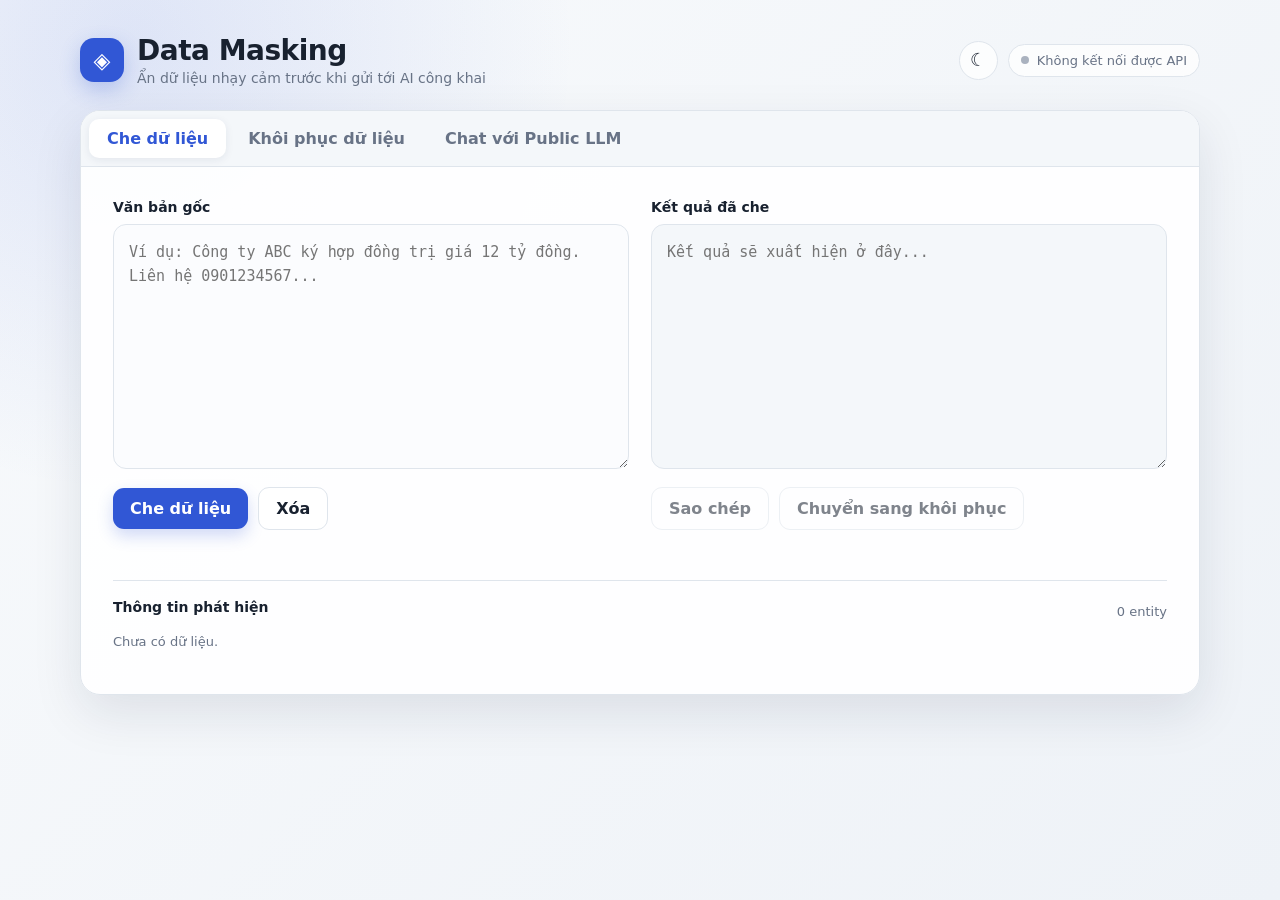
==== app/web.html @ 646f0f75 "Initial data masking application" ====
<!doctype html>
<html lang="vi">
<head>
  <meta charset="utf-8">
  <meta name="viewport" content="width=device-width, initial-scale=1">
  <title>Data Masking</title>
  <script>
    try {
      const savedTheme = localStorage.getItem('masking-theme');
      document.documentElement.dataset.theme = savedTheme || (matchMedia('(prefers-color-scheme: dark)').matches ? 'dark' : 'light');
    } catch {
      document.documentElement.dataset.theme = 'light';
    }
  </script>
  <style>
    :root {
      color-scheme: light;
      --ink: #18212f;
      --muted: #687386;
      --line: #dfe5ec;
      --paper: #ffffff;
      --soft: #f4f7fa;
      --brand: #3157d5;
      --brand-dark: #2445b5;
      --good: #14835f;
      --bad: #c0394b;
      --shadow: 0 18px 50px rgba(20, 31, 56, .10);
      --page-start: #f8fafc;
      --page-end: #eef2f7;
      --glow: rgba(49, 87, 213, .13);
      --card: rgba(255,255,255,.94);
      --glass: rgba(255,255,255,.75);
      --input: #fbfcfe;
      --chip-bg: #eef2ff;
      --chip-ink: #304aa8;
    }

    :root[data-theme="dark"] {
      color-scheme: dark;
      --ink: #e7edf7;
      --muted: #9aa8bc;
      --line: #303c50;
      --paper: #182234;
      --soft: #111a29;
      --brand: #6685ff;
      --brand-dark: #7893ff;
      --good: #47c99a;
      --bad: #ff7b8c;
      --shadow: 0 20px 60px rgba(0, 0, 0, .32);
      --page-start: #101827;
      --page-end: #080e18;
      --glow: rgba(81, 111, 232, .18);
      --card: rgba(24,34,52,.96);
      --glass: rgba(24,34,52,.82);
      --input: #101927;
      --chip-bg: #26365f;
      --chip-ink: #b9c7ff;
    }

    * { box-sizing: border-box; }

    body {
      margin: 0;
      min-height: 100vh;
      background:
        radial-gradient(circle at 10% 5%, var(--glow), transparent 28rem),
        linear-gradient(135deg, var(--page-start), var(--page-end));
      color: var(--ink);
      font-family: Inter, ui-sans-serif, system-ui, -apple-system, "Segoe UI", sans-serif;
      transition: background .25s ease, color .25s ease;
    }

    .shell { width: min(1120px, calc(100% - 32px)); margin: 0 auto; padding: 34px 0 48px; }
    header { display: flex; align-items: center; justify-content: space-between; gap: 16px; margin-bottom: 24px; }
    .brand { display: flex; align-items: center; gap: 13px; }
    .logo { display: grid; place-items: center; width: 44px; height: 44px; border-radius: 14px; background: var(--brand); color: white; font-size: 22px; box-shadow: 0 8px 20px rgba(49, 87, 213, .25); }
    h1 { margin: 0; font-size: clamp(21px, 3vw, 28px); letter-spacing: -.5px; }
    .subtitle { margin: 3px 0 0; color: var(--muted); font-size: 14px; }
    .header-actions { display: flex; align-items: center; gap: 10px; }
    .status { display: flex; align-items: center; gap: 8px; padding: 8px 12px; border: 1px solid var(--line); border-radius: 999px; background: var(--glass); color: var(--muted); font-size: 13px; }
    .dot { width: 8px; height: 8px; border-radius: 50%; background: #aab2bf; }
    .status.online .dot { background: #20b584; box-shadow: 0 0 0 4px rgba(32,181,132,.12); }
    .theme-toggle { display: grid; place-items: center; width: 39px; height: 39px; padding: 0; border: 1px solid var(--line); border-radius: 50%; background: var(--glass); color: var(--ink); font-size: 18px; cursor: pointer; transition: transform .2s, background .2s; }
    .theme-toggle:hover { transform: translateY(-1px) rotate(8deg); background: var(--paper); }

    .card { overflow: hidden; border: 1px solid var(--line); border-radius: 20px; background: var(--card); box-shadow: var(--shadow); }
    .tabs { display: flex; gap: 4px; padding: 8px; border-bottom: 1px solid var(--line); background: var(--soft); }
    .tab { border: 0; border-radius: 10px; padding: 10px 18px; background: transparent; color: var(--muted); font: inherit; font-weight: 650; cursor: pointer; }
    .tab.active { background: var(--paper); color: var(--brand); box-shadow: 0 2px 8px rgba(31,44,71,.08); }
    .panel { display: none; padding: clamp(20px, 4vw, 32px); }
    .panel.active { display: block; }
    .grid { display: grid; grid-template-columns: 1fr 1fr; gap: 22px; }
    label { display: block; margin-bottom: 9px; font-size: 14px; font-weight: 700; }
    textarea {
      width: 100%; min-height: 245px; resize: vertical; border: 1px solid var(--line); border-radius: 13px;
      padding: 15px; background: var(--input); color: var(--ink); font: 15px/1.6 ui-monospace, SFMono-Regular, Consolas, monospace;
      outline: none; transition: border-color .2s, box-shadow .2s;
    }
    textarea:focus { border-color: var(--brand); box-shadow: 0 0 0 4px rgba(49,87,213,.10); }
    textarea[readonly] { background: var(--soft); }
    input, select {
      width: 100%; height: 44px; border: 1px solid var(--line); border-radius: 11px; padding: 0 12px;
      background: var(--input); color: var(--ink); font: inherit; outline: none;
    }
    input:focus, select:focus { border-color: var(--brand); box-shadow: 0 0 0 4px rgba(49,87,213,.10); }
    .settings-grid { display: grid; grid-template-columns: 1fr 2fr 1fr; gap: 14px; margin-bottom: 18px; }
    .field-key { grid-column: span 3; }
    .field-note { margin: 7px 0 0; color: var(--muted); font-size: 12px; }
    .chat-box { height: 350px; overflow-y: auto; padding: 18px; border: 1px solid var(--line); border-radius: 14px; background: var(--soft); }
    .chat-empty { display: grid; place-items: center; height: 100%; color: var(--muted); text-align: center; }
    .bubble { width: fit-content; max-width: min(78%, 720px); margin-bottom: 12px; padding: 11px 14px; border-radius: 14px; line-height: 1.55; white-space: pre-wrap; }
    .bubble.user { margin-left: auto; border-bottom-right-radius: 4px; background: var(--brand); color: white; }
    .bubble.assistant { border: 1px solid var(--line); border-bottom-left-radius: 4px; background: var(--paper); }
    .chat-compose { display: grid; grid-template-columns: 1fr auto; gap: 10px; margin-top: 14px; align-items: end; }
    .chat-compose textarea { min-height: 76px; height: 76px; }
    .chat-compose .primary { height: 44px; margin-bottom: 1px; }
    .privacy { display: flex; align-items: center; gap: 7px; margin-top: 10px; color: var(--good); font-size: 12px; }
    .actions { display: flex; align-items: center; gap: 10px; flex-wrap: wrap; margin-top: 14px; }
    button.primary, button.secondary { border: 0; border-radius: 11px; padding: 11px 17px; font: inherit; font-weight: 700; cursor: pointer; transition: .18s ease; }
    button.primary { background: var(--brand); color: white; box-shadow: 0 7px 16px rgba(49,87,213,.22); }
    button.primary:hover { background: var(--brand-dark); transform: translateY(-1px); }
    button.secondary { border: 1px solid var(--line); background: var(--paper); color: var(--ink); }
    button:disabled { opacity: .55; cursor: wait; transform: none !important; }
    .hint { color: var(--muted); font-size: 13px; }
    .message { min-height: 20px; margin-top: 12px; font-size: 14px; color: var(--muted); }
    .message.error { color: var(--bad); }
    .message.success { color: var(--good); }
    .meta { margin-top: 18px; padding-top: 18px; border-top: 1px solid var(--line); }
    .meta-head { display: flex; justify-content: space-between; align-items: center; margin-bottom: 10px; }
    .entities { display: flex; flex-wrap: wrap; gap: 8px; }
    .chip { padding: 7px 10px; border-radius: 9px; background: var(--chip-bg); color: var(--chip-ink); font-size: 12px; font-weight: 700; }
    .empty { color: var(--muted); font-size: 13px; }
    .session { margin-top: 13px; color: var(--muted); font-size: 12px; overflow-wrap: anywhere; }

    @media (max-width: 760px) {
      .shell { width: min(100% - 20px, 1120px); padding-top: 20px; }
      header { align-items: flex-start; }
      .subtitle { display: none; }
      .grid { grid-template-columns: 1fr; }
      .settings-grid { grid-template-columns: 1fr; }
      .field-key { grid-column: auto; }
      .tabs { overflow-x: auto; }
      .tab { white-space: nowrap; }
      .chat-compose { grid-template-columns: 1fr; }
      textarea { min-height: 190px; }
      .status span:last-child { display: none; }
      .header-actions { gap: 6px; }
    }
  </style>
</head>
<body>
  <main class="shell">
    <header>
      <div class="brand">
        <div class="logo">◈</div>
        <div>
          <h1>Data Masking</h1>
          <p class="subtitle">Ẩn dữ liệu nhạy cảm trước khi gửi tới AI công khai</p>
        </div>
      </div>
      <div class="header-actions">
        <button id="theme-toggle" class="theme-toggle" type="button" aria-label="Chuyển giao diện">◐</button>
        <div id="status" class="status"><span class="dot"></span><span>Đang kiểm tra API</span></div>
      </div>
    </header>

    <section class="card">
      <nav class="tabs" aria-label="Chức năng">
        <button class="tab active" data-panel="mask-panel">Che dữ liệu</button>
        <button class="tab" data-panel="unmask-panel">Khôi phục dữ liệu</button>
        <button class="tab" data-panel="chat-panel">Chat với Public LLM</button>
      </nav>

      <section id="mask-panel" class="panel active">
        <div class="grid">
          <div>
            <label for="source">Văn bản gốc</label>
            <textarea id="source" placeholder="Ví dụ: Công ty ABC ký hợp đồng trị giá 12 tỷ đồng. Liên hệ 0901234567..."></textarea>
            <div class="actions">
              <button id="mask-btn" class="primary">Che dữ liệu</button>
              <button id="clear-btn" class="secondary">Xóa</button>
            </div>
            <div id="mask-message" class="message"></div>
          </div>
          <div>
            <label for="masked">Kết quả đã che</label>
            <textarea id="masked" readonly placeholder="Kết quả sẽ xuất hiện ở đây..."></textarea>
            <div class="actions">
              <button id="copy-btn" class="secondary" disabled>Sao chép</button>
              <button id="send-unmask-btn" class="secondary" disabled>Chuyển sang khôi phục</button>
            </div>
          </div>
        </div>
        <div class="meta">
          <div class="meta-head"><label>Thông tin phát hiện</label><span id="entity-count" class="hint">0 entity</span></div>
          <div id="entities" class="entities"><span class="empty">Chưa có dữ liệu.</span></div>
          <div id="session" class="session"></div>
        </div>
      </section>

      <section id="unmask-panel" class="panel">
        <div class="grid">
          <div>
            <label for="unmask-source">Văn bản chứa placeholder</label>
            <textarea id="unmask-source" placeholder="Dán phản hồi từ Public LLM có chứa [PLACEHOLDER_1]..."></textarea>
          </div>
          <div>
            <label for="restored">Văn bản đã khôi phục</label>
            <textarea id="restored" readonly placeholder="Kết quả khôi phục sẽ xuất hiện ở đây..."></textarea>
          </div>
        </div>
        <div class="actions">
          <button id="unmask-btn" class="primary">Khôi phục dữ liệu</button>
          <span class="hint">Sử dụng session gần nhất từ bước Che dữ liệu.</span>
        </div>
        <div id="unmask-message" class="message"></div>
      </section>

      <section id="chat-panel" class="panel">
        <div class="settings-grid">
          <div>
            <label for="provider">Loại API</label>
            <select id="provider">
              <option value="openai_compatible">OpenAI-compatible</option>
              <option value="anthropic">Anthropic</option>
              <option value="gemini">Google Gemini</option>
            </select>
          </div>
          <div>
            <label for="api-url">API URL</label>
            <input id="api-url" type="url" value="https://api.openai.com/v1/chat/completions" spellcheck="false">
          </div>
          <div>
            <label for="model">Tên model</label>
            <input id="model" type="text" placeholder="Nhập model của nhà cung cấp" spellcheck="false">
          </div>
          <div class="field-key">
            <label for="api-key">API key</label>
            <input id="api-key" type="password" placeholder="Dán API key tại đây" autocomplete="off" spellcheck="false">
            <p class="field-note">Key chỉ nằm trong ô này và được gửi qua backend cục bộ cho từng tin nhắn; ứng dụng không lưu key.</p>
          </div>
        </div>

        <div id="chat-box" class="chat-box">
          <div id="chat-empty" class="chat-empty">Nhập cấu hình API và bắt đầu trò chuyện.<br>Dữ liệu nhạy cảm sẽ được che trước khi rời khỏi máy.</div>
        </div>
        <div class="chat-compose">
          <textarea id="chat-input" placeholder="Nhập tin nhắn... (Enter để gửi, Shift+Enter để xuống dòng)"></textarea>
          <button id="chat-send" class="primary">Gửi tin nhắn</button>
        </div>
        <div class="privacy">● Local LLM sẽ mask toàn bộ lịch sử trước khi gọi Public LLM</div>
        <div id="chat-message" class="message"></div>
      </section>
    </section>
  </main>

  <script>
    let sessionId = '';
    let chatHistory = [];
    const $ = (id) => document.getElementById(id);

    function showPanel(id) {
      document.querySelectorAll('.tab').forEach((tab) => tab.classList.toggle('active', tab.dataset.panel === id));
      document.querySelectorAll('.panel').forEach((panel) => panel.classList.toggle('active', panel.id === id));
    }

    function message(id, text, kind = '') {
      const el = $(id);
      el.textContent = text;
      el.className = `message ${kind}`;
    }

    function updateThemeButton() {
      const isDark = document.documentElement.dataset.theme === 'dark';
      $('theme-toggle').textContent = isDark ? '☀' : '☾';
      $('theme-toggle').setAttribute('aria-label', isDark ? 'Chuyển sang giao diện sáng' : 'Chuyển sang giao diện tối');
      $('theme-toggle').title = isDark ? 'Giao diện sáng' : 'Giao diện tối';
    }

    $('theme-toggle').addEventListener('click', () => {
      const nextTheme = document.documentElement.dataset.theme === 'dark' ? 'light' : 'dark';
      document.documentElement.dataset.theme = nextTheme;
      try { localStorage.setItem('masking-theme', nextTheme); } catch {}
      updateThemeButton();
    });

    async function api(path, body) {
      const response = await fetch(path, {
        method: 'POST',
        cache: 'no-store',
        headers: { 'Content-Type': 'application/json' },
        body: JSON.stringify(body),
      });
      const data = await response.json().catch(() => ({}));
      if (!response.ok) throw new Error(data.detail || `Lỗi HTTP ${response.status}`);
      return data;
    }

    async function checkHealth() {
      try {
        const response = await fetch('/health', { cache: 'no-store' });
        if (!response.ok) throw new Error();
        $('status').classList.add('online');
        $('status').lastElementChild.textContent = 'API đang hoạt động';
      } catch {
        $('status').lastElementChild.textContent = 'Không kết nối được API';
      }
    }

    document.querySelectorAll('.tab').forEach((tab) => tab.addEventListener('click', () => showPanel(tab.dataset.panel)));

    $('mask-btn').addEventListener('click', async () => {
      const text = $('source').value.trim();
      if (!text) return message('mask-message', 'Vui lòng nhập văn bản cần xử lý.', 'error');
      const button = $('mask-btn');
      button.disabled = true;
      button.textContent = 'Đang xử lý...';
      message('mask-message', 'Local LLM đang tìm dữ liệu nhạy cảm...');
      try {
        const result = await api('/mask', { text });
        sessionId = result.session_id;
        $('masked').value = result.masked_text;
        $('entity-count').textContent = `${result.entity_count} entity`;
        $('session').textContent = `Session: ${sessionId}`;
        $('copy-btn').disabled = false;
        $('send-unmask-btn').disabled = false;
        $('entities').innerHTML = '';
        if (!result.entities.length) $('entities').innerHTML = '<span class="empty">Không phát hiện dữ liệu nhạy cảm.</span>';
        result.entities.forEach((entity) => {
          const chip = document.createElement('span');
          chip.className = 'chip';
          chip.textContent = `${entity.type}: ${entity.text}`;
          $('entities').appendChild(chip);
        });
        message('mask-message', 'Đã che dữ liệu thành công.', 'success');
      } catch (error) {
        message('mask-message', error.message, 'error');
      } finally {
        button.disabled = false;
        button.textContent = 'Che dữ liệu';
      }
    });

    $('unmask-btn').addEventListener('click', async () => {
      const text = $('unmask-source').value.trim();
      if (!sessionId) return message('unmask-message', 'Hãy thực hiện Che dữ liệu trước để tạo session.', 'error');
      if (!text) return message('unmask-message', 'Vui lòng nhập văn bản chứa placeholder.', 'error');
      const button = $('unmask-btn');
      button.disabled = true;
      try {
        const result = await api('/unmask', { session_id: sessionId, text });
        $('restored').value = result.final_text;
        message('unmask-message', 'Đã khôi phục dữ liệu thành công.', 'success');
      } catch (error) {
        message('unmask-message', error.message, 'error');
      } finally {
        button.disabled = false;
      }
    });

    $('send-unmask-btn').addEventListener('click', () => {
      $('unmask-source').value = $('masked').value;
      showPanel('unmask-panel');
    });

    $('copy-btn').addEventListener('click', async () => {
      await navigator.clipboard.writeText($('masked').value);
      message('mask-message', 'Đã sao chép kết quả.', 'success');
    });

    $('clear-btn').addEventListener('click', () => {
      sessionId = '';
      ['source', 'masked', 'unmask-source', 'restored'].forEach((id) => $(id).value = '');
      $('entities').innerHTML = '<span class="empty">Chưa có dữ liệu.</span>';
      $('entity-count').textContent = '0 entity';
      $('session').textContent = '';
      $('copy-btn').disabled = true;
      $('send-unmask-btn').disabled = true;
      message('mask-message', '');
      message('unmask-message', '');
    });

    $('provider').addEventListener('change', () => {
      if ($('provider').value === 'anthropic') {
        $('api-url').value = 'https://api.anthropic.com/v1/messages';
        $('model').value = '';
      } else if ($('provider').value === 'gemini') {
        $('api-url').value = 'https://generativelanguage.googleapis.com/v1beta/models';
        $('model').value = 'gemini-3.6-flash';
      } else {
        $('api-url').value = 'https://api.openai.com/v1/chat/completions';
        $('model').value = '';
      }
    });

    function addBubble(role, content) {
      $('chat-empty')?.remove();
      const bubble = document.createElement('div');
      bubble.className = `bubble ${role}`;
      bubble.textContent = content;
      $('chat-box').appendChild(bubble);
      $('chat-box').scrollTop = $('chat-box').scrollHeight;
    }

    async function sendChat() {
      const text = $('chat-input').value.trim();
      const apiKey = $('api-key').value.trim();
      const apiUrl = $('api-url').value.trim();
      const model = $('model').value.trim();
      if (!apiUrl || !model || !apiKey) return message('chat-message', 'Vui lòng nhập đủ API URL, model và API key.', 'error');
      if (!text) return message('chat-message', 'Vui lòng nhập tin nhắn.', 'error');

      const button = $('chat-send');
      button.disabled = true;
      button.textContent = 'Đang xử lý...';
      message('chat-message', 'Đang mask dữ liệu và gọi Public LLM...');
      addBubble('user', text);
      $('chat-input').value = '';

      try {
        const result = await api('/chat', {
          text,
          api_url: apiUrl,
          api_key: apiKey,
          model,
          provider: $('provider').value,
          history: chatHistory,
        });
        addBubble('assistant', result.final_text);
        chatHistory.push({ role: 'user', content: text });
        chatHistory.push({ role: 'assistant', content: result.final_text });
        message('chat-message', `Đã che ${result.entity_count} entity trước khi gửi.`, 'success');
      } catch (error) {
        addBubble('assistant', `Không thể trả lời: ${error.message}`);
        message('chat-message', error.message, 'error');
      } finally {
        button.disabled = false;
        button.textContent = 'Gửi tin nhắn';
        $('chat-input').focus();
      }
    }

    $('chat-send').addEventListener('click', sendChat);
    $('chat-input').addEventListener('keydown', (event) => {
      if (event.key === 'Enter' && !event.shiftKey) {
        event.preventDefault();
        sendChat();
      }
    });

    updateThemeButton();
    checkHealth();
  </script>
</body>
</html>
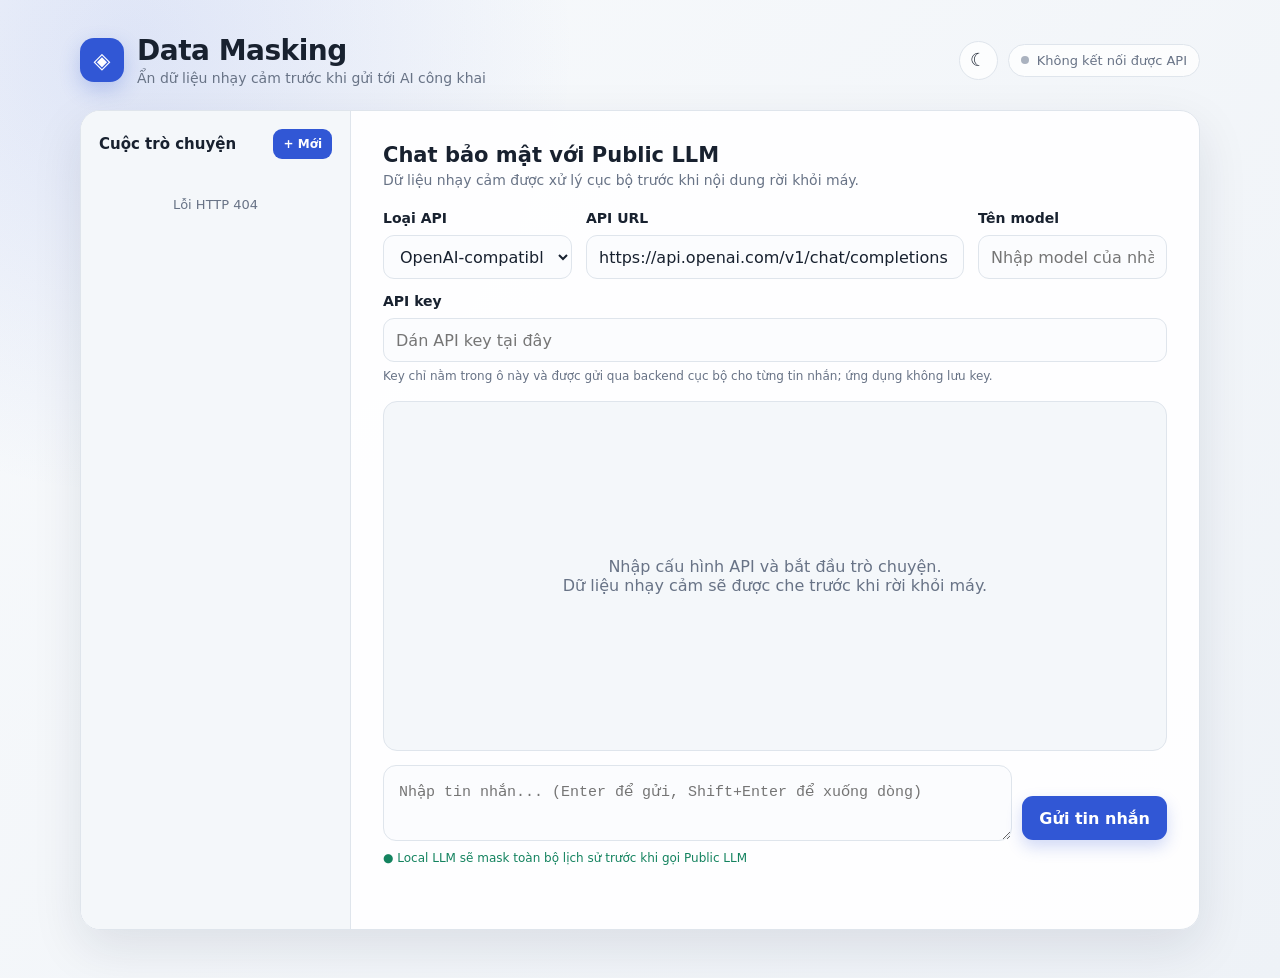
==== commit 09e7d6d4: "update history" ====
--- a/app/web.html
+++ b/app/web.html
@@ -80,16 +80,30 @@
     .status { display: flex; align-items: center; gap: 8px; padding: 8px 12px; border: 1px solid var(--line); border-radius: 999px; background: var(--glass); color: var(--muted); font-size: 13px; }
     .dot { width: 8px; height: 8px; border-radius: 50%; background: #aab2bf; }
     .status.online .dot { background: #20b584; box-shadow: 0 0 0 4px rgba(32,181,132,.12); }
+    .status.warning .dot { background: #e69b22; box-shadow: 0 0 0 4px rgba(230,155,34,.12); }
     .theme-toggle { display: grid; place-items: center; width: 39px; height: 39px; padding: 0; border: 1px solid var(--line); border-radius: 50%; background: var(--glass); color: var(--ink); font-size: 18px; cursor: pointer; transition: transform .2s, background .2s; }
     .theme-toggle:hover { transform: translateY(-1px) rotate(8deg); background: var(--paper); }
 
     .card { overflow: hidden; border: 1px solid var(--line); border-radius: 20px; background: var(--card); box-shadow: var(--shadow); }
-    .tabs { display: flex; gap: 4px; padding: 8px; border-bottom: 1px solid var(--line); background: var(--soft); }
-    .tab { border: 0; border-radius: 10px; padding: 10px 18px; background: transparent; color: var(--muted); font: inherit; font-weight: 650; cursor: pointer; }
-    .tab.active { background: var(--paper); color: var(--brand); box-shadow: 0 2px 8px rgba(31,44,71,.08); }
+    .app-layout { display: grid; grid-template-columns: 270px minmax(0, 1fr); min-height: 690px; }
+    .conversation-sidebar { min-width: 0; padding: 18px 14px; border-right: 1px solid var(--line); background: var(--soft); }
+    .sidebar-head { display: flex; align-items: center; justify-content: space-between; gap: 8px; margin-bottom: 14px; padding: 0 4px; }
+    .sidebar-head h2 { margin: 0; font-size: 15px; }
+    .new-chat-btn { border: 0; border-radius: 9px; padding: 8px 10px; background: var(--brand); color: white; font: inherit; font-size: 12px; font-weight: 700; cursor: pointer; }
+    .conversation-list { display: grid; gap: 7px; max-height: 620px; overflow-y: auto; }
+    .conversation-empty { padding: 22px 10px; color: var(--muted); font-size: 13px; line-height: 1.5; text-align: center; }
+    .conversation-item { display: grid; grid-template-columns: minmax(0,1fr) auto; align-items: center; gap: 5px; border: 1px solid transparent; border-radius: 11px; padding: 5px; }
+    .conversation-item:hover, .conversation-item.active { border-color: var(--line); background: var(--paper); }
+    .conversation-open { min-width: 0; border: 0; padding: 7px; background: transparent; color: var(--ink); text-align: left; cursor: pointer; }
+    .conversation-title { display: block; overflow: hidden; font-size: 13px; font-weight: 700; text-overflow: ellipsis; white-space: nowrap; }
+    .conversation-meta { display: block; margin-top: 4px; overflow: hidden; color: var(--muted); font-size: 11px; text-overflow: ellipsis; white-space: nowrap; }
+    .conversation-delete { border: 0; border-radius: 7px; padding: 6px 8px; background: transparent; color: var(--muted); cursor: pointer; }
+    .conversation-delete:hover { background: rgba(192,57,75,.12); color: var(--bad); }
     .panel { display: none; padding: clamp(20px, 4vw, 32px); }
     .panel.active { display: block; }
-    .grid { display: grid; grid-template-columns: 1fr 1fr; gap: 22px; }
+    .chat-heading { margin-bottom: 22px; }
+    .chat-heading h2 { margin: 0 0 5px; font-size: 21px; }
+    .chat-heading p { margin: 0; color: var(--muted); font-size: 14px; }
     label { display: block; margin-bottom: 9px; font-size: 14px; font-weight: 700; }
     textarea {
       width: 100%; min-height: 245px; resize: vertical; border: 1px solid var(--line); border-radius: 13px;
@@ -97,7 +111,6 @@
       outline: none; transition: border-color .2s, box-shadow .2s;
     }
     textarea:focus { border-color: var(--brand); box-shadow: 0 0 0 4px rgba(49,87,213,.10); }
-    textarea[readonly] { background: var(--soft); }
     input, select {
       width: 100%; height: 44px; border: 1px solid var(--line); border-radius: 11px; padding: 0 12px;
       background: var(--input); color: var(--ink); font: inherit; outline: none;
@@ -115,32 +128,24 @@
     .chat-compose textarea { min-height: 76px; height: 76px; }
     .chat-compose .primary { height: 44px; margin-bottom: 1px; }
     .privacy { display: flex; align-items: center; gap: 7px; margin-top: 10px; color: var(--good); font-size: 12px; }
-    .actions { display: flex; align-items: center; gap: 10px; flex-wrap: wrap; margin-top: 14px; }
-    button.primary, button.secondary { border: 0; border-radius: 11px; padding: 11px 17px; font: inherit; font-weight: 700; cursor: pointer; transition: .18s ease; }
+    button.primary { border: 0; border-radius: 11px; padding: 11px 17px; font: inherit; font-weight: 700; cursor: pointer; transition: .18s ease; }
     button.primary { background: var(--brand); color: white; box-shadow: 0 7px 16px rgba(49,87,213,.22); }
     button.primary:hover { background: var(--brand-dark); transform: translateY(-1px); }
-    button.secondary { border: 1px solid var(--line); background: var(--paper); color: var(--ink); }
     button:disabled { opacity: .55; cursor: wait; transform: none !important; }
-    .hint { color: var(--muted); font-size: 13px; }
     .message { min-height: 20px; margin-top: 12px; font-size: 14px; color: var(--muted); }
     .message.error { color: var(--bad); }
     .message.success { color: var(--good); }
-    .meta { margin-top: 18px; padding-top: 18px; border-top: 1px solid var(--line); }
-    .meta-head { display: flex; justify-content: space-between; align-items: center; margin-bottom: 10px; }
-    .entities { display: flex; flex-wrap: wrap; gap: 8px; }
-    .chip { padding: 7px 10px; border-radius: 9px; background: var(--chip-bg); color: var(--chip-ink); font-size: 12px; font-weight: 700; }
-    .empty { color: var(--muted); font-size: 13px; }
-    .session { margin-top: 13px; color: var(--muted); font-size: 12px; overflow-wrap: anywhere; }
 
     @media (max-width: 760px) {
       .shell { width: min(100% - 20px, 1120px); padding-top: 20px; }
       header { align-items: flex-start; }
       .subtitle { display: none; }
-      .grid { grid-template-columns: 1fr; }
       .settings-grid { grid-template-columns: 1fr; }
       .field-key { grid-column: auto; }
-      .tabs { overflow-x: auto; }
-      .tab { white-space: nowrap; }
+      .app-layout { grid-template-columns: 1fr; }
+      .conversation-sidebar { border-right: 0; border-bottom: 1px solid var(--line); }
+      .conversation-list { display: flex; max-height: 150px; overflow-x: auto; }
+      .conversation-item { min-width: 210px; }
       .chat-compose { grid-template-columns: 1fr; }
       textarea { min-height: 190px; }
       .status span:last-child { display: none; }
@@ -165,58 +170,22 @@
     </header>
 
     <section class="card">
-      <nav class="tabs" aria-label="Chức năng">
-        <button class="tab active" data-panel="mask-panel">Che dữ liệu</button>
-        <button class="tab" data-panel="unmask-panel">Khôi phục dữ liệu</button>
-        <button class="tab" data-panel="chat-panel">Chat với Public LLM</button>
-      </nav>
-
-      <section id="mask-panel" class="panel active">
-        <div class="grid">
-          <div>
-            <label for="source">Văn bản gốc</label>
-            <textarea id="source" placeholder="Ví dụ: Công ty ABC ký hợp đồng trị giá 12 tỷ đồng. Liên hệ 0901234567..."></textarea>
-            <div class="actions">
-              <button id="mask-btn" class="primary">Che dữ liệu</button>
-              <button id="clear-btn" class="secondary">Xóa</button>
-            </div>
-            <div id="mask-message" class="message"></div>
-          </div>
-          <div>
-            <label for="masked">Kết quả đã che</label>
-            <textarea id="masked" readonly placeholder="Kết quả sẽ xuất hiện ở đây..."></textarea>
-            <div class="actions">
-              <button id="copy-btn" class="secondary" disabled>Sao chép</button>
-              <button id="send-unmask-btn" class="secondary" disabled>Chuyển sang khôi phục</button>
-            </div>
-          </div>
+      <div class="app-layout">
+        <aside class="conversation-sidebar">
+          <div class="sidebar-head">
+            <h2>Cuộc trò chuyện</h2>
+            <button id="new-chat" class="new-chat-btn" type="button">+ Mới</button>
+          </div>
+          <div id="conversation-list" class="conversation-list">
+            <div class="conversation-empty">Chưa có cuộc trò chuyện.</div>
+          </div>
+        </aside>
+
+        <section id="chat-panel" class="panel active">
+        <div class="chat-heading">
+          <h2>Chat bảo mật với Public LLM</h2>
+          <p>Dữ liệu nhạy cảm được xử lý cục bộ trước khi nội dung rời khỏi máy.</p>
         </div>
-        <div class="meta">
-          <div class="meta-head"><label>Thông tin phát hiện</label><span id="entity-count" class="hint">0 entity</span></div>
-          <div id="entities" class="entities"><span class="empty">Chưa có dữ liệu.</span></div>
-          <div id="session" class="session"></div>
-        </div>
-      </section>
-
-      <section id="unmask-panel" class="panel">
-        <div class="grid">
-          <div>
-            <label for="unmask-source">Văn bản chứa placeholder</label>
-            <textarea id="unmask-source" placeholder="Dán phản hồi từ Public LLM có chứa [PLACEHOLDER_1]..."></textarea>
-          </div>
-          <div>
-            <label for="restored">Văn bản đã khôi phục</label>
-            <textarea id="restored" readonly placeholder="Kết quả khôi phục sẽ xuất hiện ở đây..."></textarea>
-          </div>
-        </div>
-        <div class="actions">
-          <button id="unmask-btn" class="primary">Khôi phục dữ liệu</button>
-          <span class="hint">Sử dụng session gần nhất từ bước Che dữ liệu.</span>
-        </div>
-        <div id="unmask-message" class="message"></div>
-      </section>
-
-      <section id="chat-panel" class="panel">
         <div class="settings-grid">
           <div>
             <label for="provider">Loại API</label>
@@ -250,19 +219,14 @@
         </div>
         <div class="privacy">● Local LLM sẽ mask toàn bộ lịch sử trước khi gọi Public LLM</div>
         <div id="chat-message" class="message"></div>
-      </section>
+        </section>
+      </div>
     </section>
   </main>
 
   <script>
-    let sessionId = '';
-    let chatHistory = [];
+    let conversationId = null;
     const $ = (id) => document.getElementById(id);
-
-    function showPanel(id) {
-      document.querySelectorAll('.tab').forEach((tab) => tab.classList.toggle('active', tab.dataset.panel === id));
-      document.querySelectorAll('.panel').forEach((panel) => panel.classList.toggle('active', panel.id === id));
-    }
 
     function message(id, text, kind = '') {
       const el = $(id);
@@ -284,101 +248,127 @@
       updateThemeButton();
     });
 
+    async function fetchJson(path, options = {}) {
+      const response = await fetch(path, { cache: 'no-store', ...options });
+      if (response.status === 204) return null;
+      const data = await response.json().catch(() => ({}));
+      if (!response.ok) throw new Error(data.detail || `Lỗi HTTP ${response.status}`);
+      return data;
+    }
+
     async function api(path, body) {
-      const response = await fetch(path, {
+      return fetchJson(path, {
         method: 'POST',
-        cache: 'no-store',
         headers: { 'Content-Type': 'application/json' },
         body: JSON.stringify(body),
       });
-      const data = await response.json().catch(() => ({}));
-      if (!response.ok) throw new Error(data.detail || `Lỗi HTTP ${response.status}`);
-      return data;
     }
 
     async function checkHealth() {
       try {
         const response = await fetch('/health', { cache: 'no-store' });
         if (!response.ok) throw new Error();
-        $('status').classList.add('online');
-        $('status').lastElementChild.textContent = 'API đang hoạt động';
+        const health = await response.json();
+        if (health.database === 'ok') {
+          $('status').classList.add('online');
+          $('status').classList.remove('warning');
+          $('status').lastElementChild.textContent = 'API và PostgreSQL hoạt động';
+        } else {
+          $('status').classList.add('warning');
+          $('status').lastElementChild.textContent = 'PostgreSQL chưa sẵn sàng';
+        }
       } catch {
         $('status').lastElementChild.textContent = 'Không kết nối được API';
       }
     }
 
-    document.querySelectorAll('.tab').forEach((tab) => tab.addEventListener('click', () => showPanel(tab.dataset.panel)));
-
-    $('mask-btn').addEventListener('click', async () => {
-      const text = $('source').value.trim();
-      if (!text) return message('mask-message', 'Vui lòng nhập văn bản cần xử lý.', 'error');
-      const button = $('mask-btn');
-      button.disabled = true;
-      button.textContent = 'Đang xử lý...';
-      message('mask-message', 'Local LLM đang tìm dữ liệu nhạy cảm...');
+    function resetChat() {
+      conversationId = null;
+      $('chat-box').innerHTML = '<div id="chat-empty" class="chat-empty">Bắt đầu cuộc trò chuyện mới.<br>Dữ liệu nhạy cảm sẽ được che trước khi rời khỏi máy.</div>';
+      $('chat-input').value = '';
+      message('chat-message', '');
+      document.querySelectorAll('.conversation-item').forEach((item) => item.classList.remove('active'));
+      $('chat-input').focus();
+    }
+
+    function applyConversationConfig(conversation) {
+      $('provider').value = conversation.provider;
+      $('api-url').value = conversation.api_url;
+      $('model').value = conversation.model;
+    }
+
+    async function openConversation(id) {
       try {
-        const result = await api('/mask', { text });
-        sessionId = result.session_id;
-        $('masked').value = result.masked_text;
-        $('entity-count').textContent = `${result.entity_count} entity`;
-        $('session').textContent = `Session: ${sessionId}`;
-        $('copy-btn').disabled = false;
-        $('send-unmask-btn').disabled = false;
-        $('entities').innerHTML = '';
-        if (!result.entities.length) $('entities').innerHTML = '<span class="empty">Không phát hiện dữ liệu nhạy cảm.</span>';
-        result.entities.forEach((entity) => {
-          const chip = document.createElement('span');
-          chip.className = 'chip';
-          chip.textContent = `${entity.type}: ${entity.text}`;
-          $('entities').appendChild(chip);
+        const conversation = await fetchJson(`/conversations/${id}`);
+        conversationId = conversation.id;
+        applyConversationConfig(conversation);
+        $('chat-box').innerHTML = '';
+        if (!conversation.messages.length) {
+          $('chat-box').innerHTML = '<div id="chat-empty" class="chat-empty">Cuộc trò chuyện chưa có tin nhắn.</div>';
+        } else {
+          conversation.messages.forEach((item) => addBubble(item.role, item.content));
+        }
+        document.querySelectorAll('.conversation-item').forEach((item) => item.classList.toggle('active', item.dataset.id === id));
+        message('chat-message', 'Đã tải lịch sử từ PostgreSQL.', 'success');
+      } catch (error) {
+        message('chat-message', error.message, 'error');
+      }
+    }
+
+    async function deleteConversation(id) {
+      if (!confirm('Xóa cuộc trò chuyện này? Hành động không thể hoàn tác.')) return;
+      try {
+        await fetchJson(`/conversations/${id}`, { method: 'DELETE' });
+        if (conversationId === id) resetChat();
+        await loadConversations();
+      } catch (error) {
+        message('chat-message', error.message, 'error');
+      }
+    }
+
+    async function loadConversations() {
+      const list = $('conversation-list');
+      try {
+        const data = await fetchJson('/conversations');
+        list.innerHTML = '';
+        if (!data.conversations.length) {
+          list.innerHTML = '<div class="conversation-empty">Chưa có cuộc trò chuyện.</div>';
+          return;
+        }
+        data.conversations.forEach((conversation) => {
+          const item = document.createElement('div');
+          item.className = `conversation-item${conversation.id === conversationId ? ' active' : ''}`;
+          item.dataset.id = conversation.id;
+
+          const openButton = document.createElement('button');
+          openButton.type = 'button';
+          openButton.className = 'conversation-open';
+          const title = document.createElement('span');
+          title.className = 'conversation-title';
+          title.textContent = conversation.title;
+          const meta = document.createElement('span');
+          meta.className = 'conversation-meta';
+          meta.textContent = `${conversation.model} · ${conversation.message_count} tin nhắn`;
+          openButton.append(title, meta);
+          openButton.addEventListener('click', () => openConversation(conversation.id));
+
+          const deleteButton = document.createElement('button');
+          deleteButton.type = 'button';
+          deleteButton.className = 'conversation-delete';
+          deleteButton.textContent = '×';
+          deleteButton.title = 'Xóa cuộc trò chuyện';
+          deleteButton.addEventListener('click', () => deleteConversation(conversation.id));
+          item.append(openButton, deleteButton);
+          list.appendChild(item);
         });
-        message('mask-message', 'Đã che dữ liệu thành công.', 'success');
       } catch (error) {
-        message('mask-message', error.message, 'error');
-      } finally {
-        button.disabled = false;
-        button.textContent = 'Che dữ liệu';
-      }
-    });
-
-    $('unmask-btn').addEventListener('click', async () => {
-      const text = $('unmask-source').value.trim();
-      if (!sessionId) return message('unmask-message', 'Hãy thực hiện Che dữ liệu trước để tạo session.', 'error');
-      if (!text) return message('unmask-message', 'Vui lòng nhập văn bản chứa placeholder.', 'error');
-      const button = $('unmask-btn');
-      button.disabled = true;
-      try {
-        const result = await api('/unmask', { session_id: sessionId, text });
-        $('restored').value = result.final_text;
-        message('unmask-message', 'Đã khôi phục dữ liệu thành công.', 'success');
-      } catch (error) {
-        message('unmask-message', error.message, 'error');
-      } finally {
-        button.disabled = false;
-      }
-    });
-
-    $('send-unmask-btn').addEventListener('click', () => {
-      $('unmask-source').value = $('masked').value;
-      showPanel('unmask-panel');
-    });
-
-    $('copy-btn').addEventListener('click', async () => {
-      await navigator.clipboard.writeText($('masked').value);
-      message('mask-message', 'Đã sao chép kết quả.', 'success');
-    });
-
-    $('clear-btn').addEventListener('click', () => {
-      sessionId = '';
-      ['source', 'masked', 'unmask-source', 'restored'].forEach((id) => $(id).value = '');
-      $('entities').innerHTML = '<span class="empty">Chưa có dữ liệu.</span>';
-      $('entity-count').textContent = '0 entity';
-      $('session').textContent = '';
-      $('copy-btn').disabled = true;
-      $('send-unmask-btn').disabled = true;
-      message('mask-message', '');
-      message('unmask-message', '');
-    });
+        list.innerHTML = '';
+        const errorBox = document.createElement('div');
+        errorBox.className = 'conversation-empty';
+        errorBox.textContent = error.message;
+        list.appendChild(errorBox);
+      }
+    }
 
     $('provider').addEventListener('change', () => {
       if ($('provider').value === 'anthropic') {
@@ -424,11 +414,11 @@
           api_key: apiKey,
           model,
           provider: $('provider').value,
-          history: chatHistory,
+          conversation_id: conversationId,
         });
+        conversationId = result.conversation_id;
         addBubble('assistant', result.final_text);
-        chatHistory.push({ role: 'user', content: text });
-        chatHistory.push({ role: 'assistant', content: result.final_text });
+        await loadConversations();
         message('chat-message', `Đã che ${result.entity_count} entity trước khi gửi.`, 'success');
       } catch (error) {
         addBubble('assistant', `Không thể trả lời: ${error.message}`);
@@ -441,6 +431,7 @@
     }
 
     $('chat-send').addEventListener('click', sendChat);
+    $('new-chat').addEventListener('click', resetChat);
     $('chat-input').addEventListener('keydown', (event) => {
       if (event.key === 'Enter' && !event.shiftKey) {
         event.preventDefault();
@@ -450,6 +441,7 @@
 
     updateThemeButton();
     checkHealth();
+    loadConversations();
   </script>
 </body>
 </html>
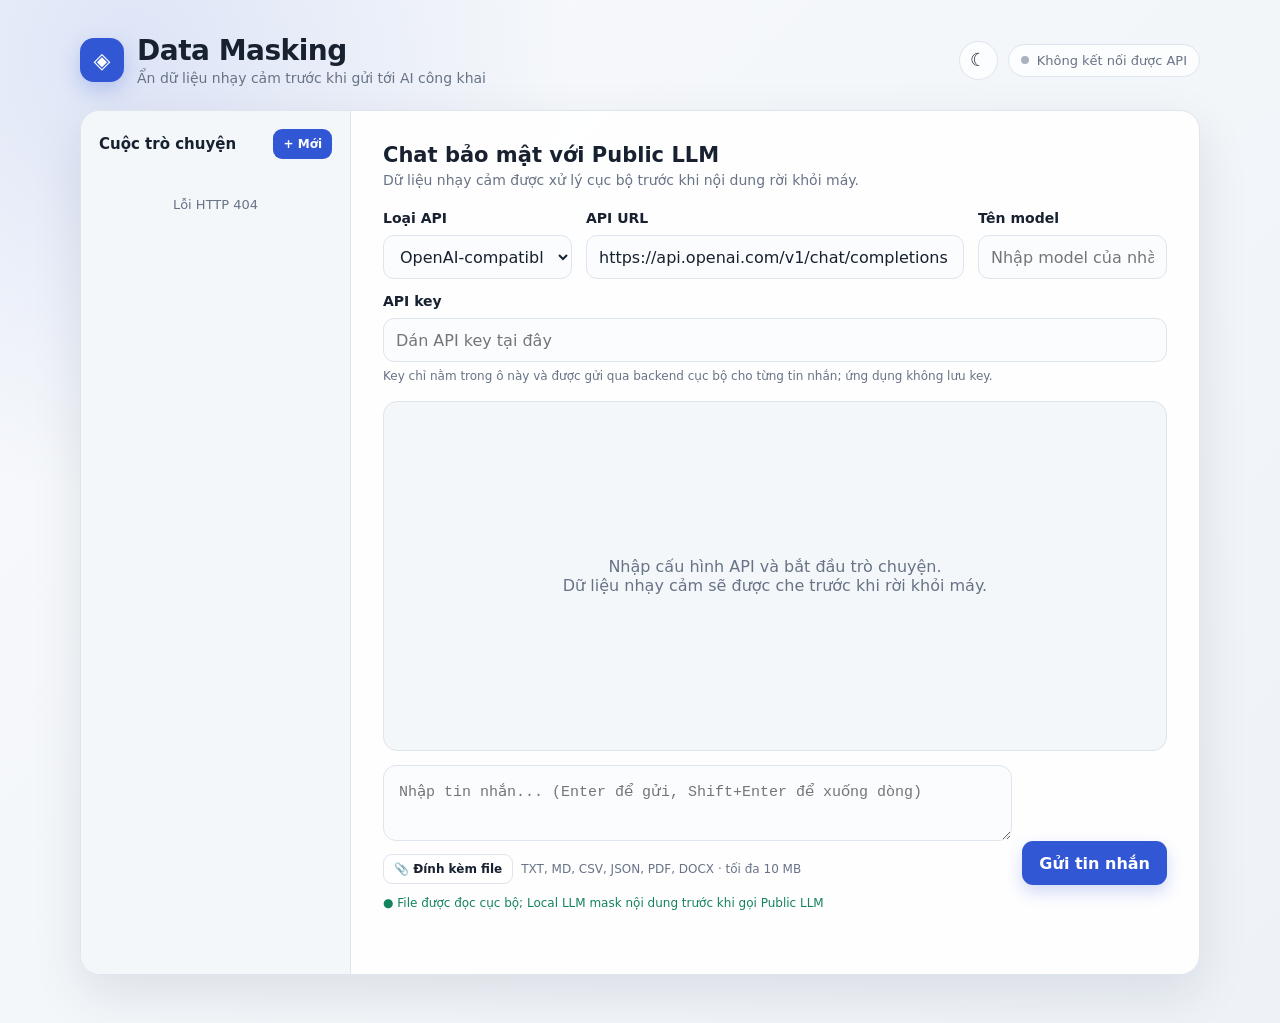
==== commit ff416e9c: "update file attach" ====
--- a/app/web.html
+++ b/app/web.html
@@ -124,9 +124,17 @@
     .bubble { width: fit-content; max-width: min(78%, 720px); margin-bottom: 12px; padding: 11px 14px; border-radius: 14px; line-height: 1.55; white-space: pre-wrap; }
     .bubble.user { margin-left: auto; border-bottom-right-radius: 4px; background: var(--brand); color: white; }
     .bubble.assistant { border: 1px solid var(--line); border-bottom-left-radius: 4px; background: var(--paper); }
+    .bubble-attachment { margin-bottom: 6px; font-size: 12px; font-weight: 700; opacity: .85; }
     .chat-compose { display: grid; grid-template-columns: 1fr auto; gap: 10px; margin-top: 14px; align-items: end; }
+    .compose-main { min-width: 0; }
     .chat-compose textarea { min-height: 76px; height: 76px; }
     .chat-compose .primary { height: 44px; margin-bottom: 1px; }
+    .file-controls { display: flex; align-items: center; gap: 8px; min-height: 34px; margin-top: 7px; }
+    .attach-button, .file-remove { border: 1px solid var(--line); border-radius: 9px; background: var(--paper); color: var(--ink); font: inherit; cursor: pointer; }
+    .attach-button { padding: 7px 10px; font-size: 12px; font-weight: 700; }
+    .attach-button:hover { border-color: var(--brand); color: var(--brand); }
+    .selected-file { min-width: 0; overflow: hidden; color: var(--muted); font-size: 12px; text-overflow: ellipsis; white-space: nowrap; }
+    .file-remove { display: none; width: 28px; height: 28px; padding: 0; color: var(--bad); }
     .privacy { display: flex; align-items: center; gap: 7px; margin-top: 10px; color: var(--good); font-size: 12px; }
     button.primary { border: 0; border-radius: 11px; padding: 11px 17px; font: inherit; font-weight: 700; cursor: pointer; transition: .18s ease; }
     button.primary { background: var(--brand); color: white; box-shadow: 0 7px 16px rgba(49,87,213,.22); }
@@ -214,10 +222,18 @@
           <div id="chat-empty" class="chat-empty">Nhập cấu hình API và bắt đầu trò chuyện.<br>Dữ liệu nhạy cảm sẽ được che trước khi rời khỏi máy.</div>
         </div>
         <div class="chat-compose">
-          <textarea id="chat-input" placeholder="Nhập tin nhắn... (Enter để gửi, Shift+Enter để xuống dòng)"></textarea>
+          <div class="compose-main">
+            <textarea id="chat-input" placeholder="Nhập tin nhắn... (Enter để gửi, Shift+Enter để xuống dòng)"></textarea>
+            <div class="file-controls">
+              <input id="file-input" type="file" hidden accept=".txt,.md,.csv,.json,.xml,.yaml,.yml,.log,.pdf,.docx">
+              <button id="attach-file" class="attach-button" type="button">📎 Đính kèm file</button>
+              <span id="selected-file" class="selected-file">TXT, MD, CSV, JSON, PDF, DOCX · tối đa 10 MB</span>
+              <button id="remove-file" class="file-remove" type="button" aria-label="Bỏ file">×</button>
+            </div>
+          </div>
           <button id="chat-send" class="primary">Gửi tin nhắn</button>
         </div>
-        <div class="privacy">● Local LLM sẽ mask toàn bộ lịch sử trước khi gọi Public LLM</div>
+        <div class="privacy">● File được đọc cục bộ; Local LLM mask nội dung trước khi gọi Public LLM</div>
         <div id="chat-message" class="message"></div>
         </section>
       </div>
@@ -226,6 +242,7 @@
 
   <script>
     let conversationId = null;
+    let selectedFile = null;
     const $ = (id) => document.getElementById(id);
 
     function message(id, text, kind = '') {
@@ -286,6 +303,7 @@
       conversationId = null;
       $('chat-box').innerHTML = '<div id="chat-empty" class="chat-empty">Bắt đầu cuộc trò chuyện mới.<br>Dữ liệu nhạy cảm sẽ được che trước khi rời khỏi máy.</div>';
       $('chat-input').value = '';
+      clearAttachment();
       message('chat-message', '');
       document.querySelectorAll('.conversation-item').forEach((item) => item.classList.remove('active'));
       $('chat-input').focus();
@@ -306,7 +324,7 @@
         if (!conversation.messages.length) {
           $('chat-box').innerHTML = '<div id="chat-empty" class="chat-empty">Cuộc trò chuyện chưa có tin nhắn.</div>';
         } else {
-          conversation.messages.forEach((item) => addBubble(item.role, item.content));
+          conversation.messages.forEach((item) => addBubble(item.role, item.content, item.attachment_name));
         }
         document.querySelectorAll('.conversation-item').forEach((item) => item.classList.toggle('active', item.dataset.id === id));
         message('chat-message', 'Đã tải lịch sử từ PostgreSQL.', 'success');
@@ -383,14 +401,44 @@
       }
     });
 
-    function addBubble(role, content) {
+    function addBubble(role, content, attachmentName = null) {
       $('chat-empty')?.remove();
       const bubble = document.createElement('div');
       bubble.className = `bubble ${role}`;
-      bubble.textContent = content;
+      if (attachmentName) {
+        const attachment = document.createElement('div');
+        attachment.className = 'bubble-attachment';
+        attachment.textContent = `📎 ${attachmentName}`;
+        bubble.appendChild(attachment);
+      }
+      const body = document.createElement('div');
+      body.textContent = content;
+      bubble.appendChild(body);
       $('chat-box').appendChild(bubble);
       $('chat-box').scrollTop = $('chat-box').scrollHeight;
     }
+
+    function clearAttachment() {
+      selectedFile = null;
+      $('file-input').value = '';
+      $('selected-file').textContent = 'TXT, MD, CSV, JSON, PDF, DOCX · tối đa 10 MB';
+      $('remove-file').style.display = 'none';
+    }
+
+    $('attach-file').addEventListener('click', () => $('file-input').click());
+    $('remove-file').addEventListener('click', clearAttachment);
+    $('file-input').addEventListener('change', () => {
+      const file = $('file-input').files[0];
+      if (!file) return clearAttachment();
+      if (file.size > 10 * 1024 * 1024) {
+        clearAttachment();
+        return message('chat-message', 'File vượt quá giới hạn 10 MB.', 'error');
+      }
+      selectedFile = file;
+      $('selected-file').textContent = `${file.name} · ${(file.size / 1024).toFixed(1)} KB`;
+      $('remove-file').style.display = 'inline-block';
+      message('chat-message', 'File sẽ được đọc và che dữ liệu cục bộ trước khi gửi.', 'success');
+    });
 
     async function sendChat() {
       const text = $('chat-input').value.trim();
@@ -398,26 +446,43 @@
       const apiUrl = $('api-url').value.trim();
       const model = $('model').value.trim();
       if (!apiUrl || !model || !apiKey) return message('chat-message', 'Vui lòng nhập đủ API URL, model và API key.', 'error');
-      if (!text) return message('chat-message', 'Vui lòng nhập tin nhắn.', 'error');
+      if (!text && !selectedFile) return message('chat-message', 'Vui lòng nhập tin nhắn hoặc đính kèm file.', 'error');
 
       const button = $('chat-send');
+      const fileToSend = selectedFile;
+      const displayText = text || 'Hãy đọc, phân tích và trả lời dựa trên nội dung tệp.';
       button.disabled = true;
+      $('attach-file').disabled = true;
       button.textContent = 'Đang xử lý...';
-      message('chat-message', 'Đang mask dữ liệu và gọi Public LLM...');
-      addBubble('user', text);
+      message('chat-message', fileToSend ? 'Đang đọc file, mask dữ liệu và gọi Public LLM...' : 'Đang mask dữ liệu và gọi Public LLM...');
+      addBubble('user', displayText, fileToSend?.name);
       $('chat-input').value = '';
 
       try {
-        const result = await api('/chat', {
-          text,
-          api_url: apiUrl,
-          api_key: apiKey,
-          model,
-          provider: $('provider').value,
-          conversation_id: conversationId,
-        });
+        let result;
+        if (fileToSend) {
+          const formData = new FormData();
+          formData.append('file', fileToSend);
+          formData.append('text', text);
+          formData.append('api_url', apiUrl);
+          formData.append('api_key', apiKey);
+          formData.append('model', model);
+          formData.append('provider', $('provider').value);
+          if (conversationId) formData.append('conversation_id', conversationId);
+          result = await fetchJson('/chat/file', { method: 'POST', body: formData });
+        } else {
+          result = await api('/chat', {
+            text,
+            api_url: apiUrl,
+            api_key: apiKey,
+            model,
+            provider: $('provider').value,
+            conversation_id: conversationId,
+          });
+        }
         conversationId = result.conversation_id;
         addBubble('assistant', result.final_text);
+        clearAttachment();
         await loadConversations();
         message('chat-message', `Đã che ${result.entity_count} entity trước khi gửi.`, 'success');
       } catch (error) {
@@ -425,6 +490,7 @@
         message('chat-message', error.message, 'error');
       } finally {
         button.disabled = false;
+        $('attach-file').disabled = false;
         button.textContent = 'Gửi tin nhắn';
         $('chat-input').focus();
       }
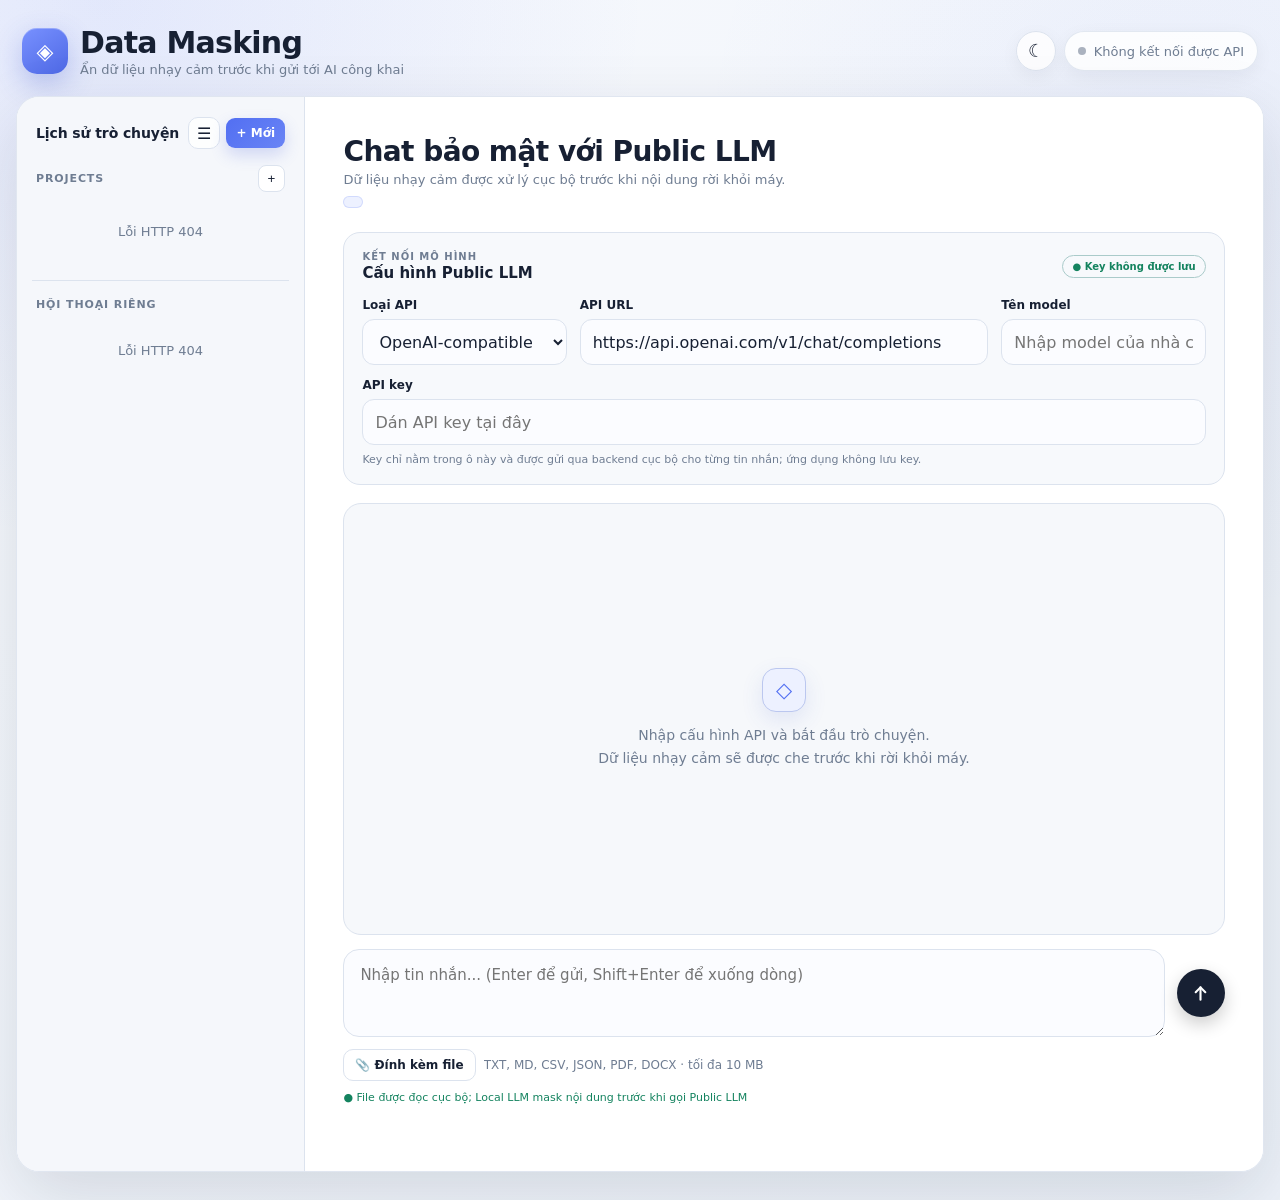
==== commit a6a6953b: "update feature" ====
--- a/app/web.html
+++ b/app/web.html
@@ -15,46 +15,52 @@
   <style>
     :root {
       color-scheme: light;
-      --ink: #18212f;
-      --muted: #687386;
-      --line: #dfe5ec;
+      --ink: #172033;
+      --muted: #6f7d92;
+      --line: #dce3ee;
       --paper: #ffffff;
-      --soft: #f4f7fa;
-      --brand: #3157d5;
-      --brand-dark: #2445b5;
+      --soft: #f5f7fb;
+      --brand: #526ff2;
+      --brand-dark: #405bd2;
       --good: #14835f;
       --bad: #c0394b;
       --shadow: 0 18px 50px rgba(20, 31, 56, .10);
-      --page-start: #f8fafc;
-      --page-end: #eef2f7;
-      --glow: rgba(49, 87, 213, .13);
-      --card: rgba(255,255,255,.94);
-      --glass: rgba(255,255,255,.75);
-      --input: #fbfcfe;
-      --chip-bg: #eef2ff;
-      --chip-ink: #304aa8;
+      --page-start: #f7f9fd;
+      --page-end: #edf2f9;
+      --glow: rgba(82, 111, 242, .12);
+      --card: rgba(255,255,255,.96);
+      --glass: rgba(255,255,255,.82);
+      --input: #fbfcff;
+      --chip-bg: #edf1ff;
+      --chip-ink: #4058bd;
+      --sidebar: #f5f7fb;
+      --panel: #ffffff;
+      --hover: rgba(82,111,242,.07);
     }
 
     :root[data-theme="dark"] {
       color-scheme: dark;
-      --ink: #e7edf7;
-      --muted: #9aa8bc;
-      --line: #303c50;
-      --paper: #182234;
-      --soft: #111a29;
-      --brand: #6685ff;
-      --brand-dark: #7893ff;
+      --ink: #edf2fb;
+      --muted: #91a0b8;
+      --line: #29364a;
+      --paper: #172235;
+      --soft: #101a2a;
+      --brand: #6f8cff;
+      --brand-dark: #829aff;
       --good: #47c99a;
       --bad: #ff7b8c;
       --shadow: 0 20px 60px rgba(0, 0, 0, .32);
-      --page-start: #101827;
-      --page-end: #080e18;
-      --glow: rgba(81, 111, 232, .18);
-      --card: rgba(24,34,52,.96);
-      --glass: rgba(24,34,52,.82);
-      --input: #101927;
-      --chip-bg: #26365f;
-      --chip-ink: #b9c7ff;
+      --page-start: #111b2e;
+      --page-end: #080f1c;
+      --glow: rgba(92, 120, 238, .16);
+      --card: rgba(20,30,48,.97);
+      --glass: rgba(20,31,49,.84);
+      --input: #0f1929;
+      --chip-bg: #263861;
+      --chip-ink: #c1ceff;
+      --sidebar: #0e1827;
+      --panel: #172235;
+      --hover: rgba(111,140,255,.09);
     }
 
     * { box-sizing: border-box; }
@@ -70,8 +76,9 @@
       transition: background .25s ease, color .25s ease;
     }
 
-    .shell { width: min(1120px, calc(100% - 32px)); margin: 0 auto; padding: 34px 0 48px; }
+    .shell { width: min(1480px, calc(100% - 32px)); margin: 0 auto; padding: 34px 0 48px; }
     header { display: flex; align-items: center; justify-content: space-between; gap: 16px; margin-bottom: 24px; }
+    .header-main { display: flex; align-items: center; gap: 12px; min-width: 0; }
     .brand { display: flex; align-items: center; gap: 13px; }
     .logo { display: grid; place-items: center; width: 44px; height: 44px; border-radius: 14px; background: var(--brand); color: white; font-size: 22px; box-shadow: 0 8px 20px rgba(49, 87, 213, .25); }
     h1 { margin: 0; font-size: clamp(21px, 3vw, 28px); letter-spacing: -.5px; }
@@ -81,16 +88,52 @@
     .dot { width: 8px; height: 8px; border-radius: 50%; background: #aab2bf; }
     .status.online .dot { background: #20b584; box-shadow: 0 0 0 4px rgba(32,181,132,.12); }
     .status.warning .dot { background: #e69b22; box-shadow: 0 0 0 4px rgba(230,155,34,.12); }
-    .theme-toggle { display: grid; place-items: center; width: 39px; height: 39px; padding: 0; border: 1px solid var(--line); border-radius: 50%; background: var(--glass); color: var(--ink); font-size: 18px; cursor: pointer; transition: transform .2s, background .2s; }
+    .theme-toggle, .sidebar-toggle, .mobile-sidebar-toggle { display: grid; place-items: center; width: 39px; height: 39px; flex: 0 0 auto; padding: 0; border: 1px solid var(--line); background: var(--glass); color: var(--ink); font-size: 18px; cursor: pointer; transition: transform .2s, background .2s, border-color .2s; }
+    .theme-toggle { border-radius: 50%; }
+    .sidebar-toggle, .mobile-sidebar-toggle { border-radius: 10px; }
+    .sidebar-toggle { width: 32px; height: 32px; font-size: 16px; }
+    .mobile-sidebar-toggle { display: none; }
     .theme-toggle:hover { transform: translateY(-1px) rotate(8deg); background: var(--paper); }
-
-    .card { overflow: hidden; border: 1px solid var(--line); border-radius: 20px; background: var(--card); box-shadow: var(--shadow); }
-    .app-layout { display: grid; grid-template-columns: 270px minmax(0, 1fr); min-height: 690px; }
-    .conversation-sidebar { min-width: 0; padding: 18px 14px; border-right: 1px solid var(--line); background: var(--soft); }
+    .sidebar-toggle:hover { transform: translateY(-1px); border-color: var(--brand); background: var(--paper); color: var(--brand); }
+
+    .card { position: relative; overflow: hidden; border: 1px solid var(--line); border-radius: 20px; background: var(--card); box-shadow: var(--shadow); }
+    .app-layout { display: grid; grid-template-columns: 270px minmax(0, 1fr); min-height: 690px; transition: grid-template-columns .25s ease; }
+    .card.sidebar-collapsed .app-layout { grid-template-columns: 56px minmax(0, 1fr); }
+    .conversation-sidebar { width: 100%; min-width: 0; overflow: hidden; padding: 18px 14px; border-right: 1px solid var(--line); background: var(--soft); opacity: 1; transition: padding .25s ease, border-color .25s ease, opacity .18s ease, transform .25s ease; }
+    .card.sidebar-collapsed .conversation-sidebar { padding-right: 10px; padding-left: 10px; opacity: 1; transform: none; pointer-events: auto; }
     .sidebar-head { display: flex; align-items: center; justify-content: space-between; gap: 8px; margin-bottom: 14px; padding: 0 4px; }
     .sidebar-head h2 { margin: 0; font-size: 15px; }
+    .sidebar-head-actions { display: flex; align-items: center; gap: 6px; }
+    .card.sidebar-collapsed .sidebar-head { justify-content: center; padding: 0; }
+    .card.sidebar-collapsed .sidebar-head h2,
+    .card.sidebar-collapsed .project-section,
+    .card.sidebar-collapsed .conversation-section-label,
+    .card.sidebar-collapsed .conversation-list { display: none; }
+    .card.sidebar-collapsed .sidebar-head-actions { flex-direction: column; }
+    .card.sidebar-collapsed .new-chat-btn { display: grid; place-items: center; width: 32px; height: 32px; padding: 0; font-size: 0; }
+    .card.sidebar-collapsed .new-chat-btn::before { content: "+"; font-size: 21px; font-weight: 500; line-height: 1; }
+    .collapsed-projects-btn { display: none; width: 32px; height: 32px; padding: 0; border: 1px solid var(--line); border-radius: 9px; background: var(--paper); color: var(--muted); cursor: pointer; }
+    .collapsed-projects-btn svg { width: 17px; height: 17px; }
+    .collapsed-projects-btn:hover { border-color: var(--brand); color: var(--brand); }
+    .card.sidebar-collapsed .collapsed-projects-btn { display: grid; place-items: center; }
+    .sidebar-close { display: none; width: 30px; height: 30px; padding: 0; border: 0; border-radius: 8px; background: transparent; color: var(--muted); font: 22px/1 inherit; cursor: pointer; }
+    .sidebar-close:hover { background: var(--paper); color: var(--ink); }
     .new-chat-btn { border: 0; border-radius: 9px; padding: 8px 10px; background: var(--brand); color: white; font: inherit; font-size: 12px; font-weight: 700; cursor: pointer; }
-    .conversation-list { display: grid; gap: 7px; max-height: 620px; overflow-y: auto; }
+    .project-section { margin-bottom: 15px; padding-bottom: 14px; border-bottom: 1px solid var(--line); }
+    .section-heading { display: flex; align-items: center; justify-content: space-between; gap: 8px; margin-bottom: 8px; padding: 0 4px; }
+    .section-heading span, .conversation-section-label { color: var(--muted); font-size: 11px; font-weight: 800; letter-spacing: .08em; text-transform: uppercase; }
+    .project-add { display: grid; place-items: center; width: 27px; height: 27px; padding: 0; border: 1px solid var(--line); border-radius: 8px; background: var(--paper); color: var(--ink); font: 18px/1 inherit; cursor: pointer; }
+    .project-add:hover { border-color: var(--brand); color: var(--brand); }
+    .project-list { display: grid; gap: 4px; max-height: 190px; overflow-y: auto; }
+    .project-item { display: grid; grid-template-columns: minmax(0,1fr) auto; align-items: center; gap: 4px; border: 1px solid transparent; border-radius: 10px; padding: 4px; }
+    .project-item:hover, .project-item.active { border-color: var(--line); background: var(--paper); }
+    .project-open { min-width: 0; border: 0; padding: 6px; background: transparent; color: var(--ink); text-align: left; cursor: pointer; }
+    .project-name { display: block; overflow: hidden; font-size: 13px; font-weight: 700; text-overflow: ellipsis; white-space: nowrap; }
+    .project-count { display: block; margin-top: 3px; color: var(--muted); font-size: 10px; }
+    .project-edit { border: 0; border-radius: 7px; padding: 5px 7px; background: transparent; color: var(--muted); cursor: pointer; }
+    .project-edit:hover { background: var(--soft); color: var(--brand); }
+    .conversation-section-label { display: block; margin: 0 4px 8px; }
+    .conversation-list { display: grid; gap: 7px; max-height: 390px; overflow-y: auto; }
     .conversation-empty { padding: 22px 10px; color: var(--muted); font-size: 13px; line-height: 1.5; text-align: center; }
     .conversation-item { display: grid; grid-template-columns: minmax(0,1fr) auto; align-items: center; gap: 5px; border: 1px solid transparent; border-radius: 11px; padding: 5px; }
     .conversation-item:hover, .conversation-item.active { border-color: var(--line); background: var(--paper); }
@@ -102,8 +145,10 @@
     .panel { display: none; padding: clamp(20px, 4vw, 32px); }
     .panel.active { display: block; }
     .chat-heading { margin-bottom: 22px; }
+    .chat-heading-row { display: flex; align-items: flex-start; gap: 10px; }
     .chat-heading h2 { margin: 0 0 5px; font-size: 21px; }
     .chat-heading p { margin: 0; color: var(--muted); font-size: 14px; }
+    .project-context-badge { display: inline-flex; margin-top: 8px; padding: 4px 8px; border-radius: 999px; background: var(--chip-bg); color: var(--chip-ink); font-size: 11px; font-weight: 700; }
     label { display: block; margin-bottom: 9px; font-size: 14px; font-weight: 700; }
     textarea {
       width: 100%; min-height: 245px; resize: vertical; border: 1px solid var(--line); border-radius: 13px;
@@ -125,7 +170,7 @@
     .bubble.user { margin-left: auto; border-bottom-right-radius: 4px; background: var(--brand); color: white; }
     .bubble.assistant { border: 1px solid var(--line); border-bottom-left-radius: 4px; background: var(--paper); }
     .bubble-attachment { margin-bottom: 6px; font-size: 12px; font-weight: 700; opacity: .85; }
-    .chat-compose { display: grid; grid-template-columns: 1fr auto; gap: 10px; margin-top: 14px; align-items: end; }
+    .chat-compose { display: grid; grid-template-columns: minmax(0, 1fr) auto; gap: 10px; margin-top: 14px; align-items: start; }
     .compose-main { min-width: 0; }
     .chat-compose textarea { min-height: 76px; height: 76px; }
     .chat-compose .primary { height: 44px; margin-bottom: 1px; }
@@ -136,6 +181,12 @@
     .selected-file { min-width: 0; overflow: hidden; color: var(--muted); font-size: 12px; text-overflow: ellipsis; white-space: nowrap; }
     .file-remove { display: none; width: 28px; height: 28px; padding: 0; color: var(--bad); }
     .privacy { display: flex; align-items: center; gap: 7px; margin-top: 10px; color: var(--good); font-size: 12px; }
+    .chat-progress { display: grid; gap: 9px; margin-top: 12px; padding: 12px 14px; border: 1px solid var(--line); border-radius: 13px; background: var(--soft); }
+    .chat-progress[hidden] { display: none; }
+    .progress-copy { display: flex; justify-content: space-between; gap: 12px; color: var(--muted); font-size: 12px; }
+    .progress-percent { color: var(--brand); font-weight: 800; font-variant-numeric: tabular-nums; }
+    .progress-track { height: 7px; overflow: hidden; border-radius: 999px; background: var(--line); }
+    .progress-bar { display: block; width: 0; height: 100%; border-radius: inherit; background: linear-gradient(90deg, var(--brand), #7a91f7); transition: width .25s ease; }
     button.primary { border: 0; border-radius: 11px; padding: 11px 17px; font: inherit; font-weight: 700; cursor: pointer; transition: .18s ease; }
     button.primary { background: var(--brand); color: white; box-shadow: 0 7px 16px rgba(49,87,213,.22); }
     button.primary:hover { background: var(--brand-dark); transform: translateY(-1px); }
@@ -143,18 +194,159 @@
     .message { min-height: 20px; margin-top: 12px; font-size: 14px; color: var(--muted); }
     .message.error { color: var(--bad); }
     .message.success { color: var(--good); }
+    .sidebar-backdrop { display: none; }
+    dialog { width: min(520px, calc(100% - 28px)); padding: 0; border: 1px solid var(--line); border-radius: 16px; background: var(--paper); color: var(--ink); box-shadow: var(--shadow); }
+    dialog::backdrop { background: rgba(4,9,17,.62); backdrop-filter: blur(3px); }
+    .project-dialog-form { padding: 22px; }
+    .project-dialog-form h2 { margin: 0 0 18px; font-size: 20px; }
+    .project-dialog-form .dialog-field { margin-bottom: 14px; }
+    .project-dialog-form textarea { min-height: 90px; height: 90px; font-family: inherit; }
+    .project-dialog-form textarea.project-memory { min-height: 135px; height: 135px; }
+    .dialog-note { margin: -5px 0 15px; color: var(--muted); font-size: 12px; line-height: 1.5; }
+    .dialog-actions { display: flex; align-items: center; justify-content: flex-end; gap: 8px; }
+    .dialog-actions button { border: 1px solid var(--line); border-radius: 9px; padding: 9px 13px; background: var(--paper); color: var(--ink); font: inherit; font-weight: 700; cursor: pointer; }
+    .dialog-actions .dialog-delete { margin-right: auto; color: var(--bad); }
+    .dialog-actions .dialog-save { border-color: var(--brand); background: var(--brand); color: white; }
+
+    /* Polished application layout */
+    body {
+      background:
+        radial-gradient(circle at 8% 0%, var(--glow), transparent 34rem),
+        radial-gradient(circle at 92% 12%, rgba(82,111,242,.06), transparent 30rem),
+        linear-gradient(145deg, var(--page-start), var(--page-end));
+    }
+    .shell { padding-top: 22px; padding-bottom: 28px; }
+    header { min-height: 58px; margin-bottom: 16px; padding: 0 6px; }
+    .brand { gap: 12px; }
+    .logo {
+      width: 46px; height: 46px; border-radius: 15px;
+      background: linear-gradient(145deg, #7891ff, #4e68e5);
+      box-shadow: 0 10px 28px rgba(66,91,210,.30), inset 0 1px rgba(255,255,255,.28);
+    }
+    h1 { font-size: clamp(23px, 2.4vw, 30px); letter-spacing: -.75px; }
+    .subtitle { margin-top: 2px; font-size: 13px; }
+    .header-actions { gap: 8px; }
+    .status { min-height: 40px; padding: 8px 13px; border-color: color-mix(in srgb, var(--line) 82%, transparent); box-shadow: 0 5px 18px rgba(10,22,43,.05); }
+    .theme-toggle { width: 40px; height: 40px; box-shadow: 0 5px 18px rgba(10,22,43,.05); }
+    .card {
+      min-height: calc(100vh - 122px); border-color: color-mix(in srgb, var(--line) 88%, transparent);
+      border-radius: 23px; background: var(--card); box-shadow: 0 24px 70px rgba(10,22,43,.13);
+    }
+    .app-layout { grid-template-columns: 288px minmax(0,1fr); min-height: calc(100vh - 122px); }
+    .card.sidebar-collapsed .app-layout { grid-template-columns: 58px minmax(0,1fr); }
+    .conversation-sidebar { padding: 20px 15px; background: var(--sidebar); }
+    .sidebar-head { margin-bottom: 16px; }
+    .sidebar-head h2 { font-size: 14px; letter-spacing: -.1px; }
+    .sidebar-toggle, .collapsed-projects-btn { background: color-mix(in srgb, var(--paper) 86%, transparent); }
+    .new-chat-btn { background: linear-gradient(135deg, var(--brand), #6984f5); box-shadow: 0 7px 16px rgba(76,101,220,.22); }
+    .project-section { margin-bottom: 17px; padding-bottom: 16px; }
+    .project-item, .conversation-item { transition: background .16s ease, border-color .16s ease, transform .16s ease; }
+    .project-item:hover, .conversation-item:hover { background: var(--hover); transform: translateX(1px); }
+    .project-item.active, .conversation-item.active { border-color: color-mix(in srgb, var(--brand) 30%, var(--line)); background: var(--hover); }
+    .project-open, .conversation-open { border-radius: 8px; }
+    .project-name, .conversation-title { font-weight: 680; }
+    .conversation-list, .project-list, .chat-box { scrollbar-width: thin; scrollbar-color: color-mix(in srgb, var(--muted) 45%, transparent) transparent; }
+    .conversation-list::-webkit-scrollbar, .project-list::-webkit-scrollbar, .chat-box::-webkit-scrollbar { width: 7px; }
+    .conversation-list::-webkit-scrollbar-thumb, .project-list::-webkit-scrollbar-thumb, .chat-box::-webkit-scrollbar-thumb { border-radius: 10px; background: color-mix(in srgb, var(--muted) 38%, transparent); }
+    .panel { min-width: 0; padding: clamp(24px, 3vw, 42px); background: var(--panel); }
+    .panel.active { animation: panel-in .28s ease both; }
+    @keyframes panel-in { from { opacity: 0; transform: translateY(4px); } to { opacity: 1; transform: none; } }
+    .chat-heading { margin-bottom: 20px; }
+    .chat-heading h2 { margin-bottom: 4px; font-size: clamp(22px, 2.2vw, 28px); letter-spacing: -.55px; }
+    .chat-heading p { font-size: 13px; }
+    .project-context-badge { margin-top: 9px; padding: 5px 9px; border: 1px solid color-mix(in srgb, var(--brand) 18%, transparent); }
+    .api-config {
+      margin-bottom: 18px; padding: 18px; border: 1px solid var(--line); border-radius: 17px;
+      background: color-mix(in srgb, var(--soft) 74%, transparent); box-shadow: inset 0 1px rgba(255,255,255,.04);
+    }
+    .api-config-head { display: flex; align-items: center; justify-content: space-between; gap: 16px; margin-bottom: 16px; }
+    .api-config-head > div { display: grid; gap: 2px; }
+    .api-config-eyebrow { color: var(--muted); font-size: 10px; font-weight: 800; letter-spacing: .1em; text-transform: uppercase; }
+    .api-config-head strong { font-size: 15px; }
+    .secure-chip { padding: 5px 9px; border: 1px solid color-mix(in srgb, var(--good) 25%, var(--line)); border-radius: 999px; color: var(--good); font-size: 10px; font-weight: 750; }
+    .settings-grid { gap: 13px; margin-bottom: 0; }
+    label { margin-bottom: 7px; font-size: 12px; }
+    input, select { height: 46px; border-radius: 12px; transition: border-color .18s, box-shadow .18s, background .18s; }
+    input:hover, select:hover, textarea:hover { border-color: color-mix(in srgb, var(--brand) 34%, var(--line)); }
+    .field-note { margin-top: 8px; font-size: 11px; }
+    .chat-box {
+      height: clamp(390px, 48vh, 610px); padding: clamp(16px, 2vw, 24px); border-radius: 18px;
+      background: color-mix(in srgb, var(--soft) 88%, var(--panel)); box-shadow: inset 0 1px 0 rgba(255,255,255,.03);
+    }
+    .chat-empty { align-content: center; gap: 10px; color: var(--muted); font-size: 14px; line-height: 1.65; }
+    .chat-empty::before {
+      content: "◇"; display: grid; place-items: center; width: 42px; height: 42px; margin: 0 auto 2px;
+      border: 1px solid color-mix(in srgb, var(--brand) 24%, var(--line)); border-radius: 14px;
+      background: var(--chip-bg); color: var(--brand); font-size: 21px; box-shadow: 0 8px 22px rgba(63,87,195,.12);
+    }
+    .bubble { max-width: min(76%, 820px); margin-bottom: 14px; padding: 12px 15px; border-radius: 16px; box-shadow: 0 5px 16px rgba(8,18,36,.06); }
+    .bubble.user { border-bottom-right-radius: 5px; background: linear-gradient(135deg, var(--brand), #647ff1); }
+    .bubble.assistant { border-bottom-left-radius: 5px; }
+    .chat-compose { gap: 12px; margin-top: 14px; }
+    .chat-compose textarea { min-height: 88px; height: 88px; border-radius: 16px; padding: 14px 16px; background: var(--input); font-family: inherit; line-height: 1.5; }
+    .chat-compose .primary { min-width: 132px; height: 48px; border-radius: 13px; margin-bottom: 2px; background: linear-gradient(135deg, var(--brand), #6984f5); }
+    .chat-compose .send-action { display: grid; place-items: center; width: 48px; min-width: 48px; margin-top: 20px; margin-bottom: 0; padding: 0; border-radius: 50%; background: var(--ink); color: var(--paper); box-shadow: 0 7px 18px rgba(0,0,0,.2); }
+    .chat-compose .send-action:hover { background: var(--ink); transform: translateY(-1px) scale(1.03); }
+    .send-action svg { width: 21px; height: 21px; }
+    .send-action .stop-icon { display: none; }
+    .send-action.running .send-icon { display: none; }
+    .send-action.running .stop-icon { display: block; }
+    .file-controls { min-height: 36px; margin-top: 6px; }
+    .attach-button { border-radius: 10px; padding: 8px 11px; }
+    .privacy { margin-top: 8px; font-size: 11px; }
+    .message { margin-top: 8px; font-size: 12px; }
+    dialog { border-radius: 20px; }
+    .project-dialog-form { padding: 26px; }
+    @media (prefers-reduced-motion: reduce) {
+      *, *::before, *::after { scroll-behavior: auto !important; animation-duration: .01ms !important; transition-duration: .01ms !important; }
+    }
+
+    @media (min-width: 761px) and (max-width: 1050px) {
+      .settings-grid { grid-template-columns: 1fr 1fr; }
+      .field-key { grid-column: span 2; }
+      .app-layout { grid-template-columns: 260px minmax(0,1fr); }
+      .card.sidebar-collapsed .app-layout { grid-template-columns: 58px minmax(0,1fr); }
+      .panel { padding: 26px; }
+    }
 
     @media (max-width: 760px) {
-      .shell { width: min(100% - 20px, 1120px); padding-top: 20px; }
+      .shell { width: calc(100% - 18px); padding-top: 12px; padding-bottom: 14px; }
       header { align-items: flex-start; }
+      header { min-height: 50px; margin-bottom: 10px; padding: 0 2px; }
+      .logo { width: 40px; height: 40px; border-radius: 13px; }
+      h1 { font-size: 21px; }
       .subtitle { display: none; }
       .settings-grid { grid-template-columns: 1fr; }
       .field-key { grid-column: auto; }
-      .app-layout { grid-template-columns: 1fr; }
-      .conversation-sidebar { border-right: 0; border-bottom: 1px solid var(--line); }
-      .conversation-list { display: flex; max-height: 150px; overflow-x: auto; }
-      .conversation-item { min-width: 210px; }
-      .chat-compose { grid-template-columns: 1fr; }
+      .app-layout, .card.sidebar-collapsed .app-layout { display: block; }
+      .conversation-sidebar, .card.sidebar-collapsed .conversation-sidebar {
+        position: fixed; z-index: 100; inset: 0 auto 0 0; width: min(84vw, 310px); overflow-y: auto;
+        padding: 20px 14px; border: 0; border-right: 1px solid var(--line); background: var(--soft);
+        box-shadow: 20px 0 50px rgba(0,0,0,.22); transition: transform .25s ease, opacity .2s ease, visibility .25s;
+      }
+      .conversation-sidebar { opacity: 1; visibility: visible; transform: translateX(0); pointer-events: auto; }
+      .card.sidebar-collapsed .conversation-sidebar { opacity: 0; visibility: hidden; transform: translateX(-100%); pointer-events: none; }
+      .card.sidebar-collapsed .sidebar-head { justify-content: space-between; padding: 0 4px; }
+      .card.sidebar-collapsed .sidebar-head h2 { display: block; }
+      .card.sidebar-collapsed .new-chat-btn { display: inline-block; }
+      .card.sidebar-collapsed .collapsed-projects-btn { display: none; }
+      .sidebar-close { display: block; }
+      .mobile-sidebar-toggle { display: grid; }
+      .conversation-list { display: grid; max-height: none; overflow: visible; }
+      .sidebar-backdrop { position: fixed; z-index: 90; inset: 0; display: block; border: 0; background: rgba(4,9,17,.55); opacity: 1; transition: opacity .2s ease; }
+      .card.sidebar-collapsed .sidebar-backdrop { opacity: 0; pointer-events: none; }
+      body.sidebar-open-mobile { overflow: hidden; }
+      .card { min-height: calc(100vh - 82px); border-radius: 18px; }
+      .panel { min-height: calc(100vh - 82px); padding: 20px 15px; }
+      .chat-heading { margin-bottom: 16px; }
+      .chat-heading h2 { font-size: 21px; }
+      .api-config { padding: 14px; border-radius: 15px; }
+      .api-config-head { align-items: flex-start; margin-bottom: 14px; }
+      .secure-chip { max-width: 128px; text-align: center; }
+      .chat-box { height: max(360px, 47vh); padding: 14px; border-radius: 15px; }
+      .bubble { max-width: 90%; }
+      .chat-compose { grid-template-columns: minmax(0, 1fr) auto; }
+      .chat-compose .primary { width: 48px; }
       textarea { min-height: 190px; }
       .status span:last-child { display: none; }
       .header-actions { gap: 6px; }
@@ -164,11 +356,13 @@
 <body>
   <main class="shell">
     <header>
-      <div class="brand">
-        <div class="logo">◈</div>
-        <div>
-          <h1>Data Masking</h1>
-          <p class="subtitle">Ẩn dữ liệu nhạy cảm trước khi gửi tới AI công khai</p>
+      <div class="header-main">
+        <div class="brand">
+          <div class="logo">◈</div>
+          <div>
+            <h1>Data Masking</h1>
+            <p class="subtitle">Ẩn dữ liệu nhạy cảm trước khi gửi tới AI công khai</p>
+          </div>
         </div>
       </div>
       <div class="header-actions">
@@ -177,24 +371,54 @@
       </div>
     </header>
 
-    <section class="card">
+    <section id="app-card" class="card">
       <div class="app-layout">
-        <aside class="conversation-sidebar">
+        <aside id="conversation-sidebar" class="conversation-sidebar">
           <div class="sidebar-head">
-            <h2>Cuộc trò chuyện</h2>
-            <button id="new-chat" class="new-chat-btn" type="button">+ Mới</button>
-          </div>
+            <h2>Lịch sử trò chuyện</h2>
+            <div class="sidebar-head-actions">
+              <button id="sidebar-toggle" class="sidebar-toggle" type="button" aria-controls="conversation-sidebar" aria-expanded="true" title="Đóng lịch sử">☰</button>
+              <button id="new-chat" class="new-chat-btn" type="button" title="Tạo cuộc trò chuyện mới">+ Mới</button>
+              <button id="collapsed-projects" class="collapsed-projects-btn" type="button" title="Mở Projects" aria-label="Mở Projects">
+                <svg viewBox="0 0 24 24" fill="none" stroke="currentColor" stroke-width="1.8" stroke-linecap="round" stroke-linejoin="round" aria-hidden="true">
+                  <path d="M3.5 7.5h6l2-2h3.2a2 2 0 0 1 2 2v1"></path>
+                  <path d="M3.5 7.5h14.8a2 2 0 0 1 1.9 2.6l-2.3 7a2 2 0 0 1-1.9 1.4H5.5a2 2 0 0 1-2-2z"></path>
+                </svg>
+              </button>
+              <button id="sidebar-close" class="sidebar-close" type="button" aria-label="Đóng lịch sử">×</button>
+            </div>
+          </div>
+          <div id="project-section" class="project-section">
+            <div class="section-heading">
+              <span>Projects</span>
+              <button id="new-project" class="project-add" type="button" title="Tạo Project">+</button>
+            </div>
+            <div id="project-list" class="project-list"></div>
+          </div>
+          <span id="conversation-section-label" class="conversation-section-label">Hội thoại riêng</span>
           <div id="conversation-list" class="conversation-list">
             <div class="conversation-empty">Chưa có cuộc trò chuyện.</div>
           </div>
         </aside>
 
         <section id="chat-panel" class="panel active">
-        <div class="chat-heading">
-          <h2>Chat bảo mật với Public LLM</h2>
-          <p>Dữ liệu nhạy cảm được xử lý cục bộ trước khi nội dung rời khỏi máy.</p>
+        <div class="chat-heading chat-heading-row">
+          <button id="mobile-sidebar-toggle" class="mobile-sidebar-toggle" type="button" aria-controls="conversation-sidebar" aria-expanded="false" title="Mở lịch sử">☰</button>
+          <div>
+            <h2>Chat bảo mật với Public LLM</h2>
+            <p>Dữ liệu nhạy cảm được xử lý cục bộ trước khi nội dung rời khỏi máy.</p>
+            <span id="project-context-badge" class="project-context-badge" hidden></span>
+          </div>
         </div>
-        <div class="settings-grid">
+        <section class="api-config">
+          <div class="api-config-head">
+            <div>
+              <span class="api-config-eyebrow">Kết nối mô hình</span>
+              <strong>Cấu hình Public LLM</strong>
+            </div>
+            <span class="secure-chip">● Key không được lưu</span>
+          </div>
+          <div class="settings-grid">
           <div>
             <label for="provider">Loại API</label>
             <select id="provider">
@@ -216,7 +440,8 @@
             <input id="api-key" type="password" placeholder="Dán API key tại đây" autocomplete="off" spellcheck="false">
             <p class="field-note">Key chỉ nằm trong ô này và được gửi qua backend cục bộ cho từng tin nhắn; ứng dụng không lưu key.</p>
           </div>
-        </div>
+          </div>
+        </section>
 
         <div id="chat-box" class="chat-box">
           <div id="chat-empty" class="chat-empty">Nhập cấu hình API và bắt đầu trò chuyện.<br>Dữ liệu nhạy cảm sẽ được che trước khi rời khỏi máy.</div>
@@ -231,25 +456,234 @@
               <button id="remove-file" class="file-remove" type="button" aria-label="Bỏ file">×</button>
             </div>
           </div>
-          <button id="chat-send" class="primary">Gửi tin nhắn</button>
+          <button id="chat-send" class="primary send-action" type="button" aria-label="Gửi tin nhắn" title="Gửi tin nhắn">
+            <svg class="send-icon" viewBox="0 0 24 24" fill="none" stroke="currentColor" stroke-width="2.4" stroke-linecap="round" stroke-linejoin="round" aria-hidden="true">
+              <path d="M12 19V5"></path>
+              <path d="m6.5 10.5 5.5-5.5 5.5 5.5"></path>
+            </svg>
+            <svg class="stop-icon" viewBox="0 0 24 24" fill="currentColor" aria-hidden="true">
+              <rect x="7" y="7" width="10" height="10" rx="1.5"></rect>
+            </svg>
+          </button>
+        </div>
+        <div id="chat-progress" class="chat-progress" hidden aria-live="polite">
+          <div class="progress-copy">
+            <span id="progress-label">Đang chuẩn bị...</span>
+            <span id="progress-percent" class="progress-percent">0%</span>
+          </div>
+          <div class="progress-track"><span id="progress-bar" class="progress-bar"></span></div>
         </div>
         <div class="privacy">● File được đọc cục bộ; Local LLM mask nội dung trước khi gọi Public LLM</div>
         <div id="chat-message" class="message"></div>
         </section>
       </div>
+      <button id="sidebar-backdrop" class="sidebar-backdrop" type="button" aria-label="Đóng lịch sử"></button>
     </section>
   </main>
+
+  <dialog id="project-dialog">
+    <form id="project-form" class="project-dialog-form">
+      <h2 id="project-dialog-title">Tạo Project</h2>
+      <div class="dialog-field">
+        <label for="project-name">Tên Project</label>
+        <input id="project-name" maxlength="160" required placeholder="Ví dụ: Tuyển dụng 2026">
+      </div>
+      <div class="dialog-field">
+        <label for="project-description">Mô tả / mục tiêu</label>
+        <textarea id="project-description" maxlength="4000" placeholder="Project này dùng để làm gì?"></textarea>
+      </div>
+      <div class="dialog-field">
+        <label for="project-memory">Thông tin cần ghi nhớ</label>
+        <textarea id="project-memory" class="project-memory" maxlength="20000" placeholder="Quy ước, quyết định, yêu cầu hoặc thông tin cần dùng xuyên suốt các hội thoại..."></textarea>
+      </div>
+      <p class="dialog-note">Backend sẽ kết hợp phần ghi nhớ này với các tin nhắn liên quan từ những hội thoại khác trong Project, rồi mask trước khi gọi Public LLM.</p>
+      <div class="dialog-actions">
+        <button id="delete-project" class="dialog-delete" type="button" hidden>Xóa Project</button>
+        <button id="cancel-project" type="button">Hủy</button>
+        <button class="dialog-save" type="submit">Lưu</button>
+      </div>
+    </form>
+  </dialog>
 
   <script>
     let conversationId = null;
     let selectedFile = null;
+    let currentProjectId = null;
+    let projects = [];
+    let editingProjectId = null;
+    let activeChatController = null;
     const $ = (id) => document.getElementById(id);
+    const sidebarMedia = window.matchMedia('(max-width: 760px)');
+
+    function savedSidebarCollapsed() {
+      try { return localStorage.getItem('masking-sidebar-collapsed') === 'true'; }
+      catch { return false; }
+    }
+
+    function setSidebarCollapsed(collapsed, remember = !sidebarMedia.matches) {
+      $('app-card').classList.toggle('sidebar-collapsed', collapsed);
+      $('sidebar-toggle').setAttribute('aria-expanded', String(!collapsed));
+      $('sidebar-toggle').title = collapsed ? 'Mở lịch sử' : 'Đóng lịch sử';
+      $('mobile-sidebar-toggle').setAttribute('aria-expanded', String(!collapsed));
+      $('mobile-sidebar-toggle').title = collapsed ? 'Mở lịch sử' : 'Đóng lịch sử';
+      document.body.classList.toggle('sidebar-open-mobile', sidebarMedia.matches && !collapsed);
+      if (remember) {
+        try { localStorage.setItem('masking-sidebar-collapsed', String(collapsed)); } catch {}
+      }
+    }
+
+    function initializeSidebar() {
+      setSidebarCollapsed(sidebarMedia.matches ? true : savedSidebarCollapsed(), false);
+    }
+
+    $('sidebar-toggle').addEventListener('click', () => {
+      setSidebarCollapsed(!$('app-card').classList.contains('sidebar-collapsed'));
+    });
+    $('collapsed-projects').addEventListener('click', () => {
+      setSidebarCollapsed(false);
+      requestAnimationFrame(() => $('project-section').scrollIntoView({ behavior: 'smooth', block: 'nearest' }));
+    });
+    $('mobile-sidebar-toggle').addEventListener('click', () => setSidebarCollapsed(false, false));
+    $('sidebar-close').addEventListener('click', () => setSidebarCollapsed(true, false));
+    $('sidebar-backdrop').addEventListener('click', () => setSidebarCollapsed(true, false));
+    sidebarMedia.addEventListener('change', (event) => {
+      setSidebarCollapsed(event.matches ? true : savedSidebarCollapsed(), false);
+    });
+    document.addEventListener('keydown', (event) => {
+      if (event.key === 'Escape' && sidebarMedia.matches) setSidebarCollapsed(true, false);
+    });
 
     function message(id, text, kind = '') {
       const el = $(id);
       el.textContent = text;
       el.className = `message ${kind}`;
     }
+
+    function currentProject() {
+      return projects.find((project) => project.id === currentProjectId) || null;
+    }
+
+    function updateProjectIndicators() {
+      const project = currentProject();
+      $('conversation-section-label').textContent = project ? `Hội thoại · ${project.name}` : 'Hội thoại riêng';
+      $('project-context-badge').hidden = !project;
+      $('project-context-badge').textContent = project ? `◆ Project: ${project.name}` : '';
+      document.querySelectorAll('.project-item').forEach((item) => {
+        item.classList.toggle('active', (item.dataset.id || null) === currentProjectId);
+      });
+    }
+
+    function renderProjects() {
+      const list = $('project-list');
+      list.innerHTML = '';
+
+      const addProjectRow = (project) => {
+        const item = document.createElement('div');
+        item.className = 'project-item';
+        item.dataset.id = project?.id || '';
+
+        const openButton = document.createElement('button');
+        openButton.type = 'button';
+        openButton.className = 'project-open';
+        const name = document.createElement('span');
+        name.className = 'project-name';
+        name.textContent = project ? `◆ ${project.name}` : '◉ Tất cả hội thoại';
+        const count = document.createElement('span');
+        count.className = 'project-count';
+        count.textContent = project ? `${project.conversation_count || 0} hội thoại` : 'Không dùng bộ nhớ Project';
+        openButton.append(name, count);
+        openButton.addEventListener('click', () => selectProject(project?.id || null));
+        item.appendChild(openButton);
+
+        if (project) {
+          const editButton = document.createElement('button');
+          editButton.type = 'button';
+          editButton.className = 'project-edit';
+          editButton.textContent = '···';
+          editButton.title = 'Sửa Project và bộ nhớ';
+          editButton.addEventListener('click', () => openProjectDialog(project));
+          item.appendChild(editButton);
+        }
+        list.appendChild(item);
+      };
+
+      addProjectRow(null);
+      projects.forEach(addProjectRow);
+      updateProjectIndicators();
+    }
+
+    async function loadProjects() {
+      try {
+        const data = await fetchJson('/projects');
+        projects = data.projects;
+        if (currentProjectId && !projects.some((project) => project.id === currentProjectId)) {
+          currentProjectId = null;
+        }
+        renderProjects();
+      } catch (error) {
+        $('project-list').innerHTML = `<div class="conversation-empty"></div>`;
+        $('project-list').firstElementChild.textContent = error.message;
+      }
+    }
+
+    async function selectProject(projectId) {
+      currentProjectId = projectId;
+      resetChat();
+      updateProjectIndicators();
+      await loadConversations();
+    }
+
+    function openProjectDialog(project = null) {
+      editingProjectId = project?.id || null;
+      $('project-dialog-title').textContent = project ? 'Chỉnh sửa Project' : 'Tạo Project';
+      $('project-name').value = project?.name || '';
+      $('project-description').value = project?.description || '';
+      $('project-memory').value = project?.memory || '';
+      $('delete-project').hidden = !project;
+      $('project-dialog').showModal();
+      $('project-name').focus();
+    }
+
+    $('new-project').addEventListener('click', () => openProjectDialog());
+    $('cancel-project').addEventListener('click', () => $('project-dialog').close());
+    $('project-form').addEventListener('submit', async (event) => {
+      event.preventDefault();
+      const payload = {
+        name: $('project-name').value.trim(),
+        description: $('project-description').value.trim(),
+        memory: $('project-memory').value.trim(),
+      };
+      if (!payload.name) return;
+      try {
+        const project = await fetchJson(editingProjectId ? `/projects/${editingProjectId}` : '/projects', {
+          method: editingProjectId ? 'PUT' : 'POST',
+          headers: { 'Content-Type': 'application/json' },
+          body: JSON.stringify(payload),
+        });
+        currentProjectId = project.id;
+        $('project-dialog').close();
+        resetChat();
+        await loadProjects();
+        await loadConversations();
+        message('chat-message', 'Đã lưu Project và bộ nhớ dùng chung.', 'success');
+      } catch (error) {
+        alert(error.message);
+      }
+    });
+
+    $('delete-project').addEventListener('click', async () => {
+      if (!editingProjectId || !confirm('Xóa Project này? Các hội thoại sẽ được giữ lại nhưng không còn thuộc Project.')) return;
+      try {
+        await fetchJson(`/projects/${editingProjectId}`, { method: 'DELETE' });
+        if (currentProjectId === editingProjectId) currentProjectId = null;
+        $('project-dialog').close();
+        resetChat();
+        await loadProjects();
+        await loadConversations();
+      } catch (error) {
+        alert(error.message);
+      }
+    });
 
     function updateThemeButton() {
       const isDark = document.documentElement.dataset.theme === 'dark';
@@ -271,6 +705,46 @@
       const data = await response.json().catch(() => ({}));
       if (!response.ok) throw new Error(data.detail || `Lỗi HTTP ${response.status}`);
       return data;
+    }
+
+    function updateChatProgress(event) {
+      const percent = Math.max(0, Math.min(100, Number(event.progress) || 0));
+      $('chat-progress').hidden = false;
+      $('progress-label').textContent = event.message || 'Đang xử lý...';
+      $('progress-percent').textContent = `${percent}%`;
+      $('progress-bar').style.width = `${percent}%`;
+    }
+
+    function hideChatProgress() {
+      $('chat-progress').hidden = true;
+      $('progress-bar').style.width = '0%';
+      $('progress-percent').textContent = '0%';
+    }
+
+    async function fetchChatStream(path, options, onEvent) {
+      const response = await fetch(path, { cache: 'no-store', ...options });
+      if (!response.ok) {
+        const data = await response.json().catch(() => ({}));
+        throw new Error(data.detail || `Lỗi HTTP ${response.status}`);
+      }
+      if (!response.body) throw new Error('Trình duyệt không hỗ trợ nhận tiến trình từ máy chủ.');
+
+      const reader = response.body.getReader();
+      const decoder = new TextDecoder();
+      let buffer = '';
+      while (true) {
+        const { value, done } = await reader.read();
+        buffer += decoder.decode(value || new Uint8Array(), { stream: !done });
+        const lines = buffer.split('\n');
+        buffer = done ? '' : lines.pop();
+        for (const line of lines) {
+          if (!line.trim()) continue;
+          const event = JSON.parse(line);
+          if (event.type === 'error') throw new Error(event.message || 'Không thể xử lý tin nhắn.');
+          onEvent(event);
+        }
+        if (done) break;
+      }
     }
 
     async function api(path, body) {
@@ -319,6 +793,9 @@
       try {
         const conversation = await fetchJson(`/conversations/${id}`);
         conversationId = conversation.id;
+        currentProjectId = conversation.project_id || null;
+        await loadProjects();
+        await loadConversations();
         applyConversationConfig(conversation);
         $('chat-box').innerHTML = '';
         if (!conversation.messages.length) {
@@ -327,7 +804,9 @@
           conversation.messages.forEach((item) => addBubble(item.role, item.content, item.attachment_name));
         }
         document.querySelectorAll('.conversation-item').forEach((item) => item.classList.toggle('active', item.dataset.id === id));
-        message('chat-message', 'Đã tải lịch sử từ PostgreSQL.', 'success');
+        updateProjectIndicators();
+        message('chat-message', currentProjectId ? 'Đã tải hội thoại cùng bộ nhớ Project.' : 'Đã tải lịch sử từ PostgreSQL.', 'success');
+        if (sidebarMedia.matches) setSidebarCollapsed(true, false);
       } catch (error) {
         message('chat-message', error.message, 'error');
       }
@@ -339,6 +818,7 @@
         await fetchJson(`/conversations/${id}`, { method: 'DELETE' });
         if (conversationId === id) resetChat();
         await loadConversations();
+        await loadProjects();
       } catch (error) {
         message('chat-message', error.message, 'error');
       }
@@ -347,10 +827,13 @@
     async function loadConversations() {
       const list = $('conversation-list');
       try {
-        const data = await fetchJson('/conversations');
+        const path = currentProjectId
+          ? `/conversations?project_id=${encodeURIComponent(currentProjectId)}`
+          : '/conversations?unassigned_only=true';
+        const data = await fetchJson(path);
         list.innerHTML = '';
         if (!data.conversations.length) {
-          list.innerHTML = '<div class="conversation-empty">Chưa có cuộc trò chuyện.</div>';
+          list.innerHTML = `<div class="conversation-empty">${currentProjectId ? 'Project chưa có cuộc trò chuyện.' : 'Chưa có hội thoại riêng.'}</div>`;
           return;
         }
         data.conversations.forEach((conversation) => {
@@ -441,6 +924,10 @@
     });
 
     async function sendChat() {
+      if (activeChatController) {
+        activeChatController.abort();
+        return;
+      }
       const text = $('chat-input').value.trim();
       const apiKey = $('api-key').value.trim();
       const apiUrl = $('api-url').value.trim();
@@ -451,15 +938,22 @@
       const button = $('chat-send');
       const fileToSend = selectedFile;
       const displayText = text || 'Hãy đọc, phân tích và trả lời dựa trên nội dung tệp.';
-      button.disabled = true;
       $('attach-file').disabled = true;
-      button.textContent = 'Đang xử lý...';
-      message('chat-message', fileToSend ? 'Đang đọc file, mask dữ liệu và gọi Public LLM...' : 'Đang mask dữ liệu và gọi Public LLM...');
+      button.classList.add('running');
+      button.setAttribute('aria-label', 'Hủy xử lý');
+      button.title = 'Hủy xử lý';
+      activeChatController = new AbortController();
+      updateChatProgress({ progress: 1, message: fileToSend ? 'Đang tải file lên backend cục bộ...' : 'Đang gửi yêu cầu...' });
+      message('chat-message', 'Bạn có thể theo dõi tiến trình hoặc hủy yêu cầu đang chạy.');
       addBubble('user', displayText, fileToSend?.name);
       $('chat-input').value = '';
 
       try {
-        let result;
+        let result = null;
+        const handleEvent = (event) => {
+          if (event.type === 'progress') updateChatProgress(event);
+          if (event.type === 'result') result = event.data;
+        };
         if (fileToSend) {
           const formData = new FormData();
           formData.append('file', fileToSend);
@@ -469,35 +963,59 @@
           formData.append('model', model);
           formData.append('provider', $('provider').value);
           if (conversationId) formData.append('conversation_id', conversationId);
-          result = await fetchJson('/chat/file', { method: 'POST', body: formData });
+          if (currentProjectId) formData.append('project_id', currentProjectId);
+          await fetchChatStream('/chat/file/stream', {
+            method: 'POST',
+            body: formData,
+            signal: activeChatController.signal,
+          }, handleEvent);
         } else {
-          result = await api('/chat', {
-            text,
-            api_url: apiUrl,
-            api_key: apiKey,
-            model,
-            provider: $('provider').value,
-            conversation_id: conversationId,
-          });
+          await fetchChatStream('/chat/stream', {
+            method: 'POST',
+            headers: { 'Content-Type': 'application/json' },
+            signal: activeChatController.signal,
+            body: JSON.stringify({
+              text,
+              api_url: apiUrl,
+              api_key: apiKey,
+              model,
+              provider: $('provider').value,
+              conversation_id: conversationId,
+              project_id: currentProjectId,
+            }),
+          }, handleEvent);
         }
+        if (!result) throw new Error('Kết nối kết thúc trước khi nhận được câu trả lời.');
         conversationId = result.conversation_id;
+        currentProjectId = result.project_id || currentProjectId;
         addBubble('assistant', result.final_text);
         clearAttachment();
+        await loadProjects();
         await loadConversations();
         message('chat-message', `Đã che ${result.entity_count} entity trước khi gửi.`, 'success');
       } catch (error) {
-        addBubble('assistant', `Không thể trả lời: ${error.message}`);
-        message('chat-message', error.message, 'error');
+        if (error.name === 'AbortError') {
+          message('chat-message', 'Đã hủy yêu cầu. Hội thoại dở dang không được lưu.', 'success');
+        } else {
+          addBubble('assistant', `Không thể trả lời: ${error.message}`);
+          message('chat-message', error.message, 'error');
+        }
       } finally {
-        button.disabled = false;
+        activeChatController = null;
+        hideChatProgress();
+        button.classList.remove('running');
+        button.setAttribute('aria-label', 'Gửi tin nhắn');
+        button.title = 'Gửi tin nhắn';
         $('attach-file').disabled = false;
-        button.textContent = 'Gửi tin nhắn';
         $('chat-input').focus();
       }
     }
 
     $('chat-send').addEventListener('click', sendChat);
-    $('new-chat').addEventListener('click', resetChat);
+    $('new-chat').addEventListener('click', () => {
+      resetChat();
+      if (sidebarMedia.matches) setSidebarCollapsed(true, false);
+    });
     $('chat-input').addEventListener('keydown', (event) => {
       if (event.key === 'Enter' && !event.shiftKey) {
         event.preventDefault();
@@ -505,8 +1023,10 @@
       }
     });
 
+    initializeSidebar();
     updateThemeButton();
     checkHealth();
+    loadProjects();
     loadConversations();
   </script>
 </body>
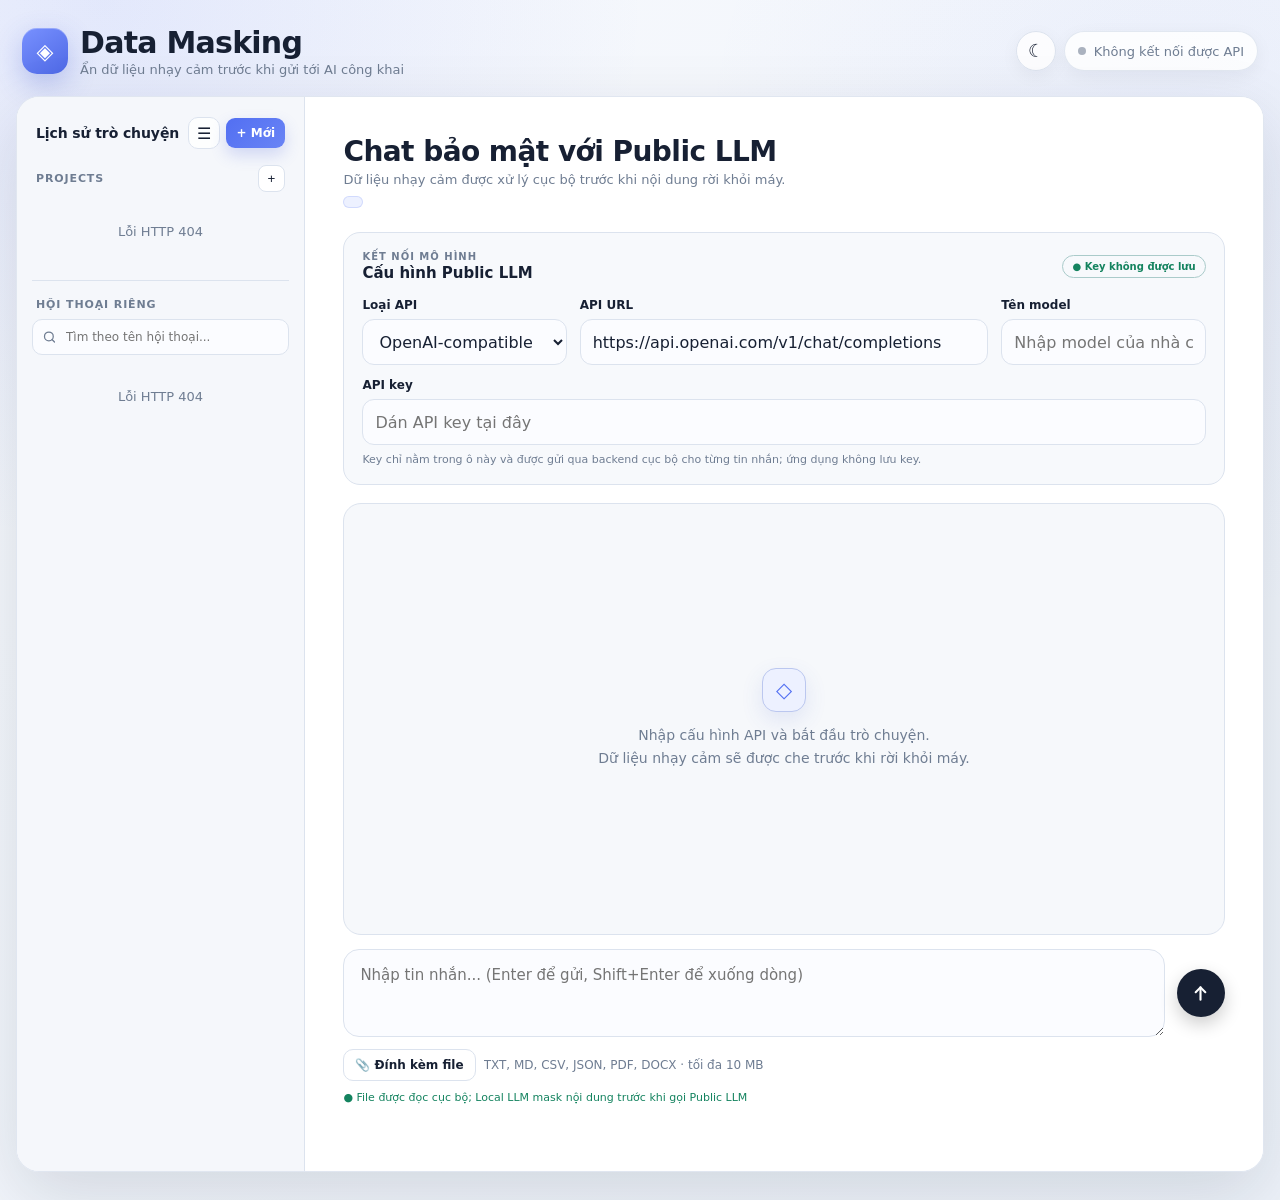
==== commit 56093ddc: "update search and file attach" ====
--- a/app/web.html
+++ b/app/web.html
@@ -1,5 +1,6 @@
 <!doctype html>
 <html lang="vi">
+
 <head>
   <meta charset="utf-8">
   <meta name="viewport" content="width=device-width, initial-scale=1">
@@ -28,14 +29,14 @@
       --page-start: #f7f9fd;
       --page-end: #edf2f9;
       --glow: rgba(82, 111, 242, .12);
-      --card: rgba(255,255,255,.96);
-      --glass: rgba(255,255,255,.82);
+      --card: rgba(255, 255, 255, .96);
+      --glass: rgba(255, 255, 255, .82);
       --input: #fbfcff;
       --chip-bg: #edf1ff;
       --chip-ink: #4058bd;
       --sidebar: #f5f7fb;
       --panel: #ffffff;
-      --hover: rgba(82,111,242,.07);
+      --hover: rgba(82, 111, 242, .07);
     }
 
     :root[data-theme="dark"] {
@@ -53,17 +54,19 @@
       --page-start: #111b2e;
       --page-end: #080f1c;
       --glow: rgba(92, 120, 238, .16);
-      --card: rgba(20,30,48,.97);
-      --glass: rgba(20,31,49,.84);
+      --card: rgba(20, 30, 48, .97);
+      --glass: rgba(20, 31, 49, .84);
       --input: #0f1929;
       --chip-bg: #263861;
       --chip-ink: #c1ceff;
       --sidebar: #0e1827;
       --panel: #172235;
-      --hover: rgba(111,140,255,.09);
-    }
-
-    * { box-sizing: border-box; }
+      --hover: rgba(111, 140, 255, .09);
+    }
+
+    * {
+      box-sizing: border-box;
+    }
 
     body {
       margin: 0;
@@ -76,283 +79,1647 @@
       transition: background .25s ease, color .25s ease;
     }
 
-    .shell { width: min(1480px, calc(100% - 32px)); margin: 0 auto; padding: 34px 0 48px; }
-    header { display: flex; align-items: center; justify-content: space-between; gap: 16px; margin-bottom: 24px; }
-    .header-main { display: flex; align-items: center; gap: 12px; min-width: 0; }
-    .brand { display: flex; align-items: center; gap: 13px; }
-    .logo { display: grid; place-items: center; width: 44px; height: 44px; border-radius: 14px; background: var(--brand); color: white; font-size: 22px; box-shadow: 0 8px 20px rgba(49, 87, 213, .25); }
-    h1 { margin: 0; font-size: clamp(21px, 3vw, 28px); letter-spacing: -.5px; }
-    .subtitle { margin: 3px 0 0; color: var(--muted); font-size: 14px; }
-    .header-actions { display: flex; align-items: center; gap: 10px; }
-    .status { display: flex; align-items: center; gap: 8px; padding: 8px 12px; border: 1px solid var(--line); border-radius: 999px; background: var(--glass); color: var(--muted); font-size: 13px; }
-    .dot { width: 8px; height: 8px; border-radius: 50%; background: #aab2bf; }
-    .status.online .dot { background: #20b584; box-shadow: 0 0 0 4px rgba(32,181,132,.12); }
-    .status.warning .dot { background: #e69b22; box-shadow: 0 0 0 4px rgba(230,155,34,.12); }
-    .theme-toggle, .sidebar-toggle, .mobile-sidebar-toggle { display: grid; place-items: center; width: 39px; height: 39px; flex: 0 0 auto; padding: 0; border: 1px solid var(--line); background: var(--glass); color: var(--ink); font-size: 18px; cursor: pointer; transition: transform .2s, background .2s, border-color .2s; }
-    .theme-toggle { border-radius: 50%; }
-    .sidebar-toggle, .mobile-sidebar-toggle { border-radius: 10px; }
-    .sidebar-toggle { width: 32px; height: 32px; font-size: 16px; }
-    .mobile-sidebar-toggle { display: none; }
-    .theme-toggle:hover { transform: translateY(-1px) rotate(8deg); background: var(--paper); }
-    .sidebar-toggle:hover { transform: translateY(-1px); border-color: var(--brand); background: var(--paper); color: var(--brand); }
-
-    .card { position: relative; overflow: hidden; border: 1px solid var(--line); border-radius: 20px; background: var(--card); box-shadow: var(--shadow); }
-    .app-layout { display: grid; grid-template-columns: 270px minmax(0, 1fr); min-height: 690px; transition: grid-template-columns .25s ease; }
-    .card.sidebar-collapsed .app-layout { grid-template-columns: 56px minmax(0, 1fr); }
-    .conversation-sidebar { width: 100%; min-width: 0; overflow: hidden; padding: 18px 14px; border-right: 1px solid var(--line); background: var(--soft); opacity: 1; transition: padding .25s ease, border-color .25s ease, opacity .18s ease, transform .25s ease; }
-    .card.sidebar-collapsed .conversation-sidebar { padding-right: 10px; padding-left: 10px; opacity: 1; transform: none; pointer-events: auto; }
-    .sidebar-head { display: flex; align-items: center; justify-content: space-between; gap: 8px; margin-bottom: 14px; padding: 0 4px; }
-    .sidebar-head h2 { margin: 0; font-size: 15px; }
-    .sidebar-head-actions { display: flex; align-items: center; gap: 6px; }
-    .card.sidebar-collapsed .sidebar-head { justify-content: center; padding: 0; }
+    .shell {
+      width: min(1480px, calc(100% - 32px));
+      margin: 0 auto;
+      padding: 34px 0 48px;
+    }
+
+    header {
+      display: flex;
+      align-items: center;
+      justify-content: space-between;
+      gap: 16px;
+      margin-bottom: 24px;
+    }
+
+    .header-main {
+      display: flex;
+      align-items: center;
+      gap: 12px;
+      min-width: 0;
+    }
+
+    .brand {
+      display: flex;
+      align-items: center;
+      gap: 13px;
+    }
+
+    .logo {
+      display: grid;
+      place-items: center;
+      width: 44px;
+      height: 44px;
+      border-radius: 14px;
+      background: var(--brand);
+      color: white;
+      font-size: 22px;
+      box-shadow: 0 8px 20px rgba(49, 87, 213, .25);
+    }
+
+    h1 {
+      margin: 0;
+      font-size: clamp(21px, 3vw, 28px);
+      letter-spacing: -.5px;
+    }
+
+    .subtitle {
+      margin: 3px 0 0;
+      color: var(--muted);
+      font-size: 14px;
+    }
+
+    .header-actions {
+      display: flex;
+      align-items: center;
+      gap: 10px;
+    }
+
+    .status {
+      display: flex;
+      align-items: center;
+      gap: 8px;
+      padding: 8px 12px;
+      border: 1px solid var(--line);
+      border-radius: 999px;
+      background: var(--glass);
+      color: var(--muted);
+      font-size: 13px;
+    }
+
+    .dot {
+      width: 8px;
+      height: 8px;
+      border-radius: 50%;
+      background: #aab2bf;
+    }
+
+    .status.online .dot {
+      background: #20b584;
+      box-shadow: 0 0 0 4px rgba(32, 181, 132, .12);
+    }
+
+    .status.warning .dot {
+      background: #e69b22;
+      box-shadow: 0 0 0 4px rgba(230, 155, 34, .12);
+    }
+
+    .theme-toggle,
+    .sidebar-toggle,
+    .mobile-sidebar-toggle {
+      display: grid;
+      place-items: center;
+      width: 39px;
+      height: 39px;
+      flex: 0 0 auto;
+      padding: 0;
+      border: 1px solid var(--line);
+      background: var(--glass);
+      color: var(--ink);
+      font-size: 18px;
+      cursor: pointer;
+      transition: transform .2s, background .2s, border-color .2s;
+    }
+
+    .theme-toggle {
+      border-radius: 50%;
+    }
+
+    .sidebar-toggle,
+    .mobile-sidebar-toggle {
+      border-radius: 10px;
+    }
+
+    .sidebar-toggle {
+      width: 32px;
+      height: 32px;
+      font-size: 16px;
+    }
+
+    .mobile-sidebar-toggle {
+      display: none;
+    }
+
+    .theme-toggle:hover {
+      transform: translateY(-1px) rotate(8deg);
+      background: var(--paper);
+    }
+
+    .sidebar-toggle:hover {
+      transform: translateY(-1px);
+      border-color: var(--brand);
+      background: var(--paper);
+      color: var(--brand);
+    }
+
+    .card {
+      position: relative;
+      overflow: hidden;
+      border: 1px solid var(--line);
+      border-radius: 20px;
+      background: var(--card);
+      box-shadow: var(--shadow);
+    }
+
+    .app-layout {
+      display: grid;
+      grid-template-columns: 270px minmax(0, 1fr);
+      min-height: 690px;
+      transition: grid-template-columns .25s ease;
+    }
+
+    .card.sidebar-collapsed .app-layout {
+      grid-template-columns: 56px minmax(0, 1fr);
+    }
+
+    .conversation-sidebar {
+      width: 100%;
+      min-width: 0;
+      overflow: hidden;
+      padding: 18px 14px;
+      border-right: 1px solid var(--line);
+      background: var(--soft);
+      opacity: 1;
+      transition: padding .25s ease, border-color .25s ease, opacity .18s ease, transform .25s ease;
+    }
+
+    .card.sidebar-collapsed .conversation-sidebar {
+      padding-right: 10px;
+      padding-left: 10px;
+      opacity: 1;
+      transform: none;
+      pointer-events: auto;
+    }
+
+    .sidebar-head {
+      display: flex;
+      align-items: center;
+      justify-content: space-between;
+      gap: 8px;
+      margin-bottom: 14px;
+      padding: 0 4px;
+    }
+
+    .sidebar-head h2 {
+      margin: 0;
+      font-size: 15px;
+    }
+
+    .sidebar-head-actions {
+      display: flex;
+      align-items: center;
+      gap: 6px;
+    }
+
+    .card.sidebar-collapsed .sidebar-head {
+      justify-content: center;
+      padding: 0;
+    }
+
     .card.sidebar-collapsed .sidebar-head h2,
     .card.sidebar-collapsed .project-section,
-    .card.sidebar-collapsed .conversation-section-label,
-    .card.sidebar-collapsed .conversation-list { display: none; }
-    .card.sidebar-collapsed .sidebar-head-actions { flex-direction: column; }
-    .card.sidebar-collapsed .new-chat-btn { display: grid; place-items: center; width: 32px; height: 32px; padding: 0; font-size: 0; }
-    .card.sidebar-collapsed .new-chat-btn::before { content: "+"; font-size: 21px; font-weight: 500; line-height: 1; }
-    .collapsed-projects-btn { display: none; width: 32px; height: 32px; padding: 0; border: 1px solid var(--line); border-radius: 9px; background: var(--paper); color: var(--muted); cursor: pointer; }
-    .collapsed-projects-btn svg { width: 17px; height: 17px; }
-    .collapsed-projects-btn:hover { border-color: var(--brand); color: var(--brand); }
-    .card.sidebar-collapsed .collapsed-projects-btn { display: grid; place-items: center; }
-    .sidebar-close { display: none; width: 30px; height: 30px; padding: 0; border: 0; border-radius: 8px; background: transparent; color: var(--muted); font: 22px/1 inherit; cursor: pointer; }
-    .sidebar-close:hover { background: var(--paper); color: var(--ink); }
-    .new-chat-btn { border: 0; border-radius: 9px; padding: 8px 10px; background: var(--brand); color: white; font: inherit; font-size: 12px; font-weight: 700; cursor: pointer; }
-    .project-section { margin-bottom: 15px; padding-bottom: 14px; border-bottom: 1px solid var(--line); }
-    .section-heading { display: flex; align-items: center; justify-content: space-between; gap: 8px; margin-bottom: 8px; padding: 0 4px; }
-    .section-heading span, .conversation-section-label { color: var(--muted); font-size: 11px; font-weight: 800; letter-spacing: .08em; text-transform: uppercase; }
-    .project-add { display: grid; place-items: center; width: 27px; height: 27px; padding: 0; border: 1px solid var(--line); border-radius: 8px; background: var(--paper); color: var(--ink); font: 18px/1 inherit; cursor: pointer; }
-    .project-add:hover { border-color: var(--brand); color: var(--brand); }
-    .project-list { display: grid; gap: 4px; max-height: 190px; overflow-y: auto; }
-    .project-item { display: grid; grid-template-columns: minmax(0,1fr) auto; align-items: center; gap: 4px; border: 1px solid transparent; border-radius: 10px; padding: 4px; }
-    .project-item:hover, .project-item.active { border-color: var(--line); background: var(--paper); }
-    .project-open { min-width: 0; border: 0; padding: 6px; background: transparent; color: var(--ink); text-align: left; cursor: pointer; }
-    .project-name { display: block; overflow: hidden; font-size: 13px; font-weight: 700; text-overflow: ellipsis; white-space: nowrap; }
-    .project-count { display: block; margin-top: 3px; color: var(--muted); font-size: 10px; }
-    .project-edit { border: 0; border-radius: 7px; padding: 5px 7px; background: transparent; color: var(--muted); cursor: pointer; }
-    .project-edit:hover { background: var(--soft); color: var(--brand); }
-    .conversation-section-label { display: block; margin: 0 4px 8px; }
-    .conversation-list { display: grid; gap: 7px; max-height: 390px; overflow-y: auto; }
-    .conversation-empty { padding: 22px 10px; color: var(--muted); font-size: 13px; line-height: 1.5; text-align: center; }
-    .conversation-item { display: grid; grid-template-columns: minmax(0,1fr) auto; align-items: center; gap: 5px; border: 1px solid transparent; border-radius: 11px; padding: 5px; }
-    .conversation-item:hover, .conversation-item.active { border-color: var(--line); background: var(--paper); }
-    .conversation-open { min-width: 0; border: 0; padding: 7px; background: transparent; color: var(--ink); text-align: left; cursor: pointer; }
-    .conversation-title { display: block; overflow: hidden; font-size: 13px; font-weight: 700; text-overflow: ellipsis; white-space: nowrap; }
-    .conversation-meta { display: block; margin-top: 4px; overflow: hidden; color: var(--muted); font-size: 11px; text-overflow: ellipsis; white-space: nowrap; }
-    .conversation-delete { border: 0; border-radius: 7px; padding: 6px 8px; background: transparent; color: var(--muted); cursor: pointer; }
-    .conversation-delete:hover { background: rgba(192,57,75,.12); color: var(--bad); }
-    .panel { display: none; padding: clamp(20px, 4vw, 32px); }
-    .panel.active { display: block; }
-    .chat-heading { margin-bottom: 22px; }
-    .chat-heading-row { display: flex; align-items: flex-start; gap: 10px; }
-    .chat-heading h2 { margin: 0 0 5px; font-size: 21px; }
-    .chat-heading p { margin: 0; color: var(--muted); font-size: 14px; }
-    .project-context-badge { display: inline-flex; margin-top: 8px; padding: 4px 8px; border-radius: 999px; background: var(--chip-bg); color: var(--chip-ink); font-size: 11px; font-weight: 700; }
-    label { display: block; margin-bottom: 9px; font-size: 14px; font-weight: 700; }
+    .card.sidebar-collapsed .conversation-list-head,
+    .card.sidebar-collapsed .conversation-search,
+    .card.sidebar-collapsed .conversation-list {
+      display: none;
+    }
+
+    .card.sidebar-collapsed .sidebar-head-actions {
+      flex-direction: column;
+    }
+
+    .card.sidebar-collapsed .new-chat-btn {
+      display: grid;
+      place-items: center;
+      width: 32px;
+      height: 32px;
+      padding: 0;
+      font-size: 0;
+    }
+
+    .card.sidebar-collapsed .new-chat-btn::before {
+      content: "+";
+      font-size: 21px;
+      font-weight: 500;
+      line-height: 1;
+    }
+
+    .collapsed-projects-btn {
+      display: none;
+      width: 32px;
+      height: 32px;
+      padding: 0;
+      border: 1px solid var(--line);
+      border-radius: 9px;
+      background: var(--paper);
+      color: var(--muted);
+      cursor: pointer;
+    }
+
+    .collapsed-projects-btn svg {
+      width: 17px;
+      height: 17px;
+    }
+
+    .collapsed-projects-btn:hover {
+      border-color: var(--brand);
+      color: var(--brand);
+    }
+
+    .card.sidebar-collapsed .collapsed-projects-btn {
+      display: grid;
+      place-items: center;
+    }
+
+    .sidebar-close {
+      display: none;
+      width: 30px;
+      height: 30px;
+      padding: 0;
+      border: 0;
+      border-radius: 8px;
+      background: transparent;
+      color: var(--muted);
+      font: 22px/1 inherit;
+      cursor: pointer;
+    }
+
+    .sidebar-close:hover {
+      background: var(--paper);
+      color: var(--ink);
+    }
+
+    .new-chat-btn {
+      border: 0;
+      border-radius: 9px;
+      padding: 8px 10px;
+      background: var(--brand);
+      color: white;
+      font: inherit;
+      font-size: 12px;
+      font-weight: 700;
+      cursor: pointer;
+    }
+
+    .project-section {
+      margin-bottom: 15px;
+      padding-bottom: 14px;
+      border-bottom: 1px solid var(--line);
+    }
+
+    .section-heading {
+      display: flex;
+      align-items: center;
+      justify-content: space-between;
+      gap: 8px;
+      margin-bottom: 8px;
+      padding: 0 4px;
+    }
+
+    .section-heading span,
+    .conversation-section-label {
+      color: var(--muted);
+      font-size: 11px;
+      font-weight: 800;
+      letter-spacing: .08em;
+      text-transform: uppercase;
+    }
+
+    .project-add {
+      display: grid;
+      place-items: center;
+      width: 27px;
+      height: 27px;
+      padding: 0;
+      border: 1px solid var(--line);
+      border-radius: 8px;
+      background: var(--paper);
+      color: var(--ink);
+      font: 18px/1 inherit;
+      cursor: pointer;
+    }
+
+    .project-add:hover {
+      border-color: var(--brand);
+      color: var(--brand);
+    }
+
+    .project-list {
+      display: grid;
+      gap: 4px;
+      max-height: 190px;
+      overflow-y: auto;
+    }
+
+    .project-item {
+      display: grid;
+      grid-template-columns: minmax(0, 1fr) auto;
+      align-items: center;
+      gap: 4px;
+      border: 1px solid transparent;
+      border-radius: 10px;
+      padding: 4px;
+    }
+
+    .project-item:hover,
+    .project-item.active {
+      border-color: var(--line);
+      background: var(--paper);
+    }
+
+    .project-open {
+      min-width: 0;
+      border: 0;
+      padding: 6px;
+      background: transparent;
+      color: var(--ink);
+      text-align: left;
+      cursor: pointer;
+    }
+
+    .project-name {
+      display: block;
+      overflow: hidden;
+      font-size: 13px;
+      font-weight: 700;
+      text-overflow: ellipsis;
+      white-space: nowrap;
+    }
+
+    .project-count {
+      display: block;
+      margin-top: 3px;
+      color: var(--muted);
+      font-size: 10px;
+    }
+
+    .project-edit {
+      border: 0;
+      border-radius: 7px;
+      padding: 5px 7px;
+      background: transparent;
+      color: var(--muted);
+      cursor: pointer;
+    }
+
+    .project-edit:hover {
+      background: var(--soft);
+      color: var(--brand);
+    }
+
+    .conversation-list-head {
+      display: flex;
+      align-items: center;
+      justify-content: space-between;
+      gap: 8px;
+      margin: 0 4px 8px;
+    }
+
+    .conversation-section-label {
+      display: block;
+      min-width: 0;
+      overflow: hidden;
+      text-overflow: ellipsis;
+      white-space: nowrap;
+    }
+
+    .project-back {
+      flex: 0 0 auto;
+      border: 0;
+      border-radius: 7px;
+      padding: 4px 6px;
+      background: transparent;
+      color: var(--brand);
+      font-family: inherit;
+      font-size: 10px;
+      font-weight: 700;
+      line-height: 1.2;
+      cursor: pointer;
+    }
+
+    .project-back:hover {
+      background: var(--paper);
+    }
+
+    .conversation-search {
+      position: relative;
+      margin: 0 0 10px;
+    }
+
+    .conversation-search svg {
+      position: absolute;
+      top: 50%;
+      left: 10px;
+      width: 15px;
+      height: 15px;
+      color: var(--muted);
+      pointer-events: none;
+      transform: translateY(-50%);
+    }
+
+    .conversation-search input {
+      width: 100%;
+      height: 36px;
+      padding: 7px 10px 7px 33px;
+      border-radius: 10px;
+      font-size: 12px;
+    }
+
+    .conversation-list {
+      display: grid;
+      gap: 7px;
+      max-height: 390px;
+      overflow-y: auto;
+    }
+
+    .conversation-empty {
+      padding: 22px 10px;
+      color: var(--muted);
+      font-size: 13px;
+      line-height: 1.5;
+      text-align: center;
+    }
+
+    .conversation-item {
+      display: grid;
+      grid-template-columns: minmax(0, 1fr) auto;
+      align-items: center;
+      gap: 5px;
+      border: 1px solid transparent;
+      border-radius: 11px;
+      padding: 5px;
+    }
+
+    .conversation-item:hover,
+    .conversation-item.active {
+      border-color: var(--line);
+      background: var(--paper);
+    }
+
+    .conversation-open {
+      min-width: 0;
+      border: 0;
+      padding: 7px;
+      background: transparent;
+      color: var(--ink);
+      text-align: left;
+      cursor: pointer;
+    }
+
+    .conversation-title {
+      display: block;
+      overflow: hidden;
+      font-size: 13px;
+      font-weight: 700;
+      text-overflow: ellipsis;
+      white-space: nowrap;
+    }
+
+    .conversation-meta {
+      display: block;
+      margin-top: 4px;
+      overflow: hidden;
+      color: var(--muted);
+      font-size: 11px;
+      text-overflow: ellipsis;
+      white-space: nowrap;
+    }
+
+    .conversation-delete,
+    .conversation-menu {
+      border: 0;
+      border-radius: 7px;
+      padding: 6px 8px;
+      background: transparent;
+      color: var(--muted);
+      cursor: pointer;
+    }
+
+    .conversation-delete:hover {
+      background: rgba(192, 57, 75, .12);
+      color: var(--bad);
+    }
+
+    .conversation-menu:hover {
+      background: var(--soft);
+      color: var(--brand);
+    }
+
+    .panel {
+      display: none;
+      padding: clamp(20px, 4vw, 32px);
+    }
+
+    .panel.active {
+      display: block;
+    }
+
+    .chat-heading {
+      margin-bottom: 22px;
+    }
+
+    .chat-heading-row {
+      display: flex;
+      align-items: flex-start;
+      gap: 10px;
+    }
+
+    .chat-heading h2 {
+      margin: 0 0 5px;
+      font-size: 21px;
+    }
+
+    .chat-heading p {
+      margin: 0;
+      color: var(--muted);
+      font-size: 14px;
+    }
+
+    .project-context-badge {
+      display: inline-flex;
+      margin-top: 8px;
+      padding: 4px 8px;
+      border-radius: 999px;
+      background: var(--chip-bg);
+      color: var(--chip-ink);
+      font-size: 11px;
+      font-weight: 700;
+    }
+
+    label {
+      display: block;
+      margin-bottom: 9px;
+      font-size: 14px;
+      font-weight: 700;
+    }
+
     textarea {
-      width: 100%; min-height: 245px; resize: vertical; border: 1px solid var(--line); border-radius: 13px;
-      padding: 15px; background: var(--input); color: var(--ink); font: 15px/1.6 ui-monospace, SFMono-Regular, Consolas, monospace;
-      outline: none; transition: border-color .2s, box-shadow .2s;
-    }
-    textarea:focus { border-color: var(--brand); box-shadow: 0 0 0 4px rgba(49,87,213,.10); }
-    input, select {
-      width: 100%; height: 44px; border: 1px solid var(--line); border-radius: 11px; padding: 0 12px;
-      background: var(--input); color: var(--ink); font: inherit; outline: none;
-    }
-    input:focus, select:focus { border-color: var(--brand); box-shadow: 0 0 0 4px rgba(49,87,213,.10); }
-    .settings-grid { display: grid; grid-template-columns: 1fr 2fr 1fr; gap: 14px; margin-bottom: 18px; }
-    .field-key { grid-column: span 3; }
-    .field-note { margin: 7px 0 0; color: var(--muted); font-size: 12px; }
-    .chat-box { height: 350px; overflow-y: auto; padding: 18px; border: 1px solid var(--line); border-radius: 14px; background: var(--soft); }
-    .chat-empty { display: grid; place-items: center; height: 100%; color: var(--muted); text-align: center; }
-    .bubble { width: fit-content; max-width: min(78%, 720px); margin-bottom: 12px; padding: 11px 14px; border-radius: 14px; line-height: 1.55; white-space: pre-wrap; }
-    .bubble.user { margin-left: auto; border-bottom-right-radius: 4px; background: var(--brand); color: white; }
-    .bubble.assistant { border: 1px solid var(--line); border-bottom-left-radius: 4px; background: var(--paper); }
-    .bubble-attachment { margin-bottom: 6px; font-size: 12px; font-weight: 700; opacity: .85; }
-    .chat-compose { display: grid; grid-template-columns: minmax(0, 1fr) auto; gap: 10px; margin-top: 14px; align-items: start; }
-    .compose-main { min-width: 0; }
-    .chat-compose textarea { min-height: 76px; height: 76px; }
-    .chat-compose .primary { height: 44px; margin-bottom: 1px; }
-    .file-controls { display: flex; align-items: center; gap: 8px; min-height: 34px; margin-top: 7px; }
-    .attach-button, .file-remove { border: 1px solid var(--line); border-radius: 9px; background: var(--paper); color: var(--ink); font: inherit; cursor: pointer; }
-    .attach-button { padding: 7px 10px; font-size: 12px; font-weight: 700; }
-    .attach-button:hover { border-color: var(--brand); color: var(--brand); }
-    .selected-file { min-width: 0; overflow: hidden; color: var(--muted); font-size: 12px; text-overflow: ellipsis; white-space: nowrap; }
-    .file-remove { display: none; width: 28px; height: 28px; padding: 0; color: var(--bad); }
-    .privacy { display: flex; align-items: center; gap: 7px; margin-top: 10px; color: var(--good); font-size: 12px; }
-    .chat-progress { display: grid; gap: 9px; margin-top: 12px; padding: 12px 14px; border: 1px solid var(--line); border-radius: 13px; background: var(--soft); }
-    .chat-progress[hidden] { display: none; }
-    .progress-copy { display: flex; justify-content: space-between; gap: 12px; color: var(--muted); font-size: 12px; }
-    .progress-percent { color: var(--brand); font-weight: 800; font-variant-numeric: tabular-nums; }
-    .progress-track { height: 7px; overflow: hidden; border-radius: 999px; background: var(--line); }
-    .progress-bar { display: block; width: 0; height: 100%; border-radius: inherit; background: linear-gradient(90deg, var(--brand), #7a91f7); transition: width .25s ease; }
-    button.primary { border: 0; border-radius: 11px; padding: 11px 17px; font: inherit; font-weight: 700; cursor: pointer; transition: .18s ease; }
-    button.primary { background: var(--brand); color: white; box-shadow: 0 7px 16px rgba(49,87,213,.22); }
-    button.primary:hover { background: var(--brand-dark); transform: translateY(-1px); }
-    button:disabled { opacity: .55; cursor: wait; transform: none !important; }
-    .message { min-height: 20px; margin-top: 12px; font-size: 14px; color: var(--muted); }
-    .message.error { color: var(--bad); }
-    .message.success { color: var(--good); }
-    .sidebar-backdrop { display: none; }
-    dialog { width: min(520px, calc(100% - 28px)); padding: 0; border: 1px solid var(--line); border-radius: 16px; background: var(--paper); color: var(--ink); box-shadow: var(--shadow); }
-    dialog::backdrop { background: rgba(4,9,17,.62); backdrop-filter: blur(3px); }
-    .project-dialog-form { padding: 22px; }
-    .project-dialog-form h2 { margin: 0 0 18px; font-size: 20px; }
-    .project-dialog-form .dialog-field { margin-bottom: 14px; }
-    .project-dialog-form textarea { min-height: 90px; height: 90px; font-family: inherit; }
-    .project-dialog-form textarea.project-memory { min-height: 135px; height: 135px; }
-    .dialog-note { margin: -5px 0 15px; color: var(--muted); font-size: 12px; line-height: 1.5; }
-    .dialog-actions { display: flex; align-items: center; justify-content: flex-end; gap: 8px; }
-    .dialog-actions button { border: 1px solid var(--line); border-radius: 9px; padding: 9px 13px; background: var(--paper); color: var(--ink); font: inherit; font-weight: 700; cursor: pointer; }
-    .dialog-actions .dialog-delete { margin-right: auto; color: var(--bad); }
-    .dialog-actions .dialog-save { border-color: var(--brand); background: var(--brand); color: white; }
+      width: 100%;
+      min-height: 245px;
+      resize: vertical;
+      border: 1px solid var(--line);
+      border-radius: 13px;
+      padding: 15px;
+      background: var(--input);
+      color: var(--ink);
+      font: 15px/1.6 ui-monospace, SFMono-Regular, Consolas, monospace;
+      outline: none;
+      transition: border-color .2s, box-shadow .2s;
+    }
+
+    textarea:focus {
+      border-color: var(--brand);
+      box-shadow: 0 0 0 4px rgba(49, 87, 213, .10);
+    }
+
+    input,
+    select {
+      width: 100%;
+      height: 44px;
+      border: 1px solid var(--line);
+      border-radius: 11px;
+      padding: 0 12px;
+      background: var(--input);
+      color: var(--ink);
+      font: inherit;
+      outline: none;
+    }
+
+    input:focus,
+    select:focus {
+      border-color: var(--brand);
+      box-shadow: 0 0 0 4px rgba(49, 87, 213, .10);
+    }
+
+    .settings-grid {
+      display: grid;
+      grid-template-columns: 1fr 2fr 1fr;
+      gap: 14px;
+      margin-bottom: 18px;
+    }
+
+    .field-key {
+      grid-column: span 3;
+    }
+
+    .field-note {
+      margin: 7px 0 0;
+      color: var(--muted);
+      font-size: 12px;
+    }
+
+    .chat-box {
+      height: 350px;
+      overflow-y: auto;
+      padding: 18px;
+      border: 1px solid var(--line);
+      border-radius: 14px;
+      background: var(--soft);
+    }
+
+    .chat-empty {
+      display: grid;
+      place-items: center;
+      height: 100%;
+      color: var(--muted);
+      text-align: center;
+    }
+
+    .bubble {
+      width: fit-content;
+      max-width: min(78%, 720px);
+      margin-bottom: 12px;
+      padding: 11px 14px;
+      border-radius: 14px;
+      line-height: 1.55;
+      white-space: pre-wrap;
+    }
+
+    .bubble.user {
+      margin-left: auto;
+      border-bottom-right-radius: 4px;
+      background: var(--brand);
+      color: white;
+    }
+
+    .bubble.assistant {
+      border: 1px solid var(--line);
+      border-bottom-left-radius: 4px;
+      background: var(--paper);
+    }
+
+    .bubble-attachment {
+      margin-bottom: 6px;
+      font-size: 12px;
+      font-weight: 700;
+      opacity: .85;
+    }
+
+    .chat-compose {
+      display: grid;
+      grid-template-columns: minmax(0, 1fr) auto;
+      gap: 10px;
+      margin-top: 14px;
+      align-items: start;
+    }
+
+    .compose-main {
+      min-width: 0;
+    }
+
+    .chat-compose textarea {
+      min-height: 76px;
+      height: 76px;
+    }
+
+    .chat-compose .primary {
+      height: 44px;
+      margin-bottom: 1px;
+    }
+
+    .file-controls {
+      display: flex;
+      align-items: center;
+      gap: 8px;
+      min-height: 34px;
+      margin-top: 7px;
+    }
+
+    .attach-button,
+    .file-remove {
+      border: 1px solid var(--line);
+      border-radius: 9px;
+      background: var(--paper);
+      color: var(--ink);
+      font: inherit;
+      cursor: pointer;
+    }
+
+    .attach-button {
+      padding: 7px 10px;
+      font-size: 12px;
+      font-weight: 700;
+    }
+
+    .attach-button:hover {
+      border-color: var(--brand);
+      color: var(--brand);
+    }
+
+    .selected-file {
+      min-width: 0;
+      overflow: hidden;
+      color: var(--muted);
+      font-size: 12px;
+      text-overflow: ellipsis;
+      white-space: nowrap;
+    }
+
+    .file-remove {
+      display: none;
+      width: 28px;
+      height: 28px;
+      padding: 0;
+      color: var(--bad);
+    }
+
+    .privacy {
+      display: flex;
+      align-items: center;
+      gap: 7px;
+      margin-top: 10px;
+      color: var(--good);
+      font-size: 12px;
+    }
+
+    .chat-progress {
+      display: grid;
+      gap: 9px;
+      margin-top: 12px;
+      padding: 12px 14px;
+      border: 1px solid var(--line);
+      border-radius: 13px;
+      background: var(--soft);
+    }
+
+    .chat-progress[hidden] {
+      display: none;
+    }
+
+    .progress-copy {
+      display: flex;
+      justify-content: space-between;
+      gap: 12px;
+      color: var(--muted);
+      font-size: 12px;
+    }
+
+    .progress-percent {
+      color: var(--brand);
+      font-weight: 800;
+      font-variant-numeric: tabular-nums;
+    }
+
+    .progress-track {
+      height: 7px;
+      overflow: hidden;
+      border-radius: 999px;
+      background: var(--line);
+    }
+
+    .progress-bar {
+      display: block;
+      width: 0;
+      height: 100%;
+      border-radius: inherit;
+      background: linear-gradient(90deg, var(--brand), #7a91f7);
+      transition: width .25s ease;
+    }
+
+    button.primary {
+      border: 0;
+      border-radius: 11px;
+      padding: 11px 17px;
+      font: inherit;
+      font-weight: 700;
+      cursor: pointer;
+      transition: .18s ease;
+    }
+
+    button.primary {
+      background: var(--brand);
+      color: white;
+      box-shadow: 0 7px 16px rgba(49, 87, 213, .22);
+    }
+
+    button.primary:hover {
+      background: var(--brand-dark);
+      transform: translateY(-1px);
+    }
+
+    button:disabled {
+      opacity: .55;
+      cursor: wait;
+      transform: none !important;
+    }
+
+    .message {
+      min-height: 20px;
+      margin-top: 12px;
+      font-size: 14px;
+      color: var(--muted);
+    }
+
+    .message.error {
+      color: var(--bad);
+    }
+
+    .message.success {
+      color: var(--good);
+    }
+
+    .sidebar-backdrop {
+      display: none;
+    }
+
+    dialog {
+      width: min(520px, calc(100% - 28px));
+      max-height: calc(100vh - 32px);
+      overflow-y: auto;
+      padding: 0;
+      border: 1px solid var(--line);
+      border-radius: 16px;
+      background: var(--paper);
+      color: var(--ink);
+      box-shadow: var(--shadow);
+    }
+
+    dialog::backdrop {
+      background: rgba(4, 9, 17, .62);
+      backdrop-filter: blur(3px);
+    }
+
+    .project-dialog-form {
+      padding: 22px;
+    }
+
+    .project-dialog-form h2 {
+      margin: 0 0 18px;
+      font-size: 20px;
+    }
+
+    .project-dialog-form .dialog-field {
+      margin-bottom: 14px;
+    }
+
+    .project-dialog-form textarea {
+      min-height: 90px;
+      height: 90px;
+      font-family: inherit;
+    }
+
+    .project-dialog-form textarea.project-memory {
+      min-height: 135px;
+      height: 135px;
+    }
+
+    .project-documents-box {
+      padding: 12px;
+      border: 1px solid var(--line);
+      border-radius: 12px;
+      background: var(--soft);
+    }
+
+    .project-document-controls {
+      display: flex;
+      align-items: center;
+      justify-content: space-between;
+      gap: 10px;
+    }
+
+    .project-document-upload {
+      flex: 0 0 auto;
+      border: 1px solid var(--line);
+      border-radius: 9px;
+      padding: 7px 10px;
+      background: var(--paper);
+      color: var(--ink);
+      font: inherit;
+      font-size: 12px;
+      font-weight: 700;
+      cursor: pointer;
+    }
+
+    .project-document-list {
+      display: grid;
+      gap: 6px;
+      margin-top: 10px;
+    }
+
+    .project-document-item {
+      display: grid;
+      grid-template-columns: minmax(0, 1fr) auto;
+      align-items: center;
+      gap: 8px;
+      padding: 8px 9px;
+      border: 1px solid var(--line);
+      border-radius: 9px;
+      background: var(--paper);
+    }
+
+    .project-document-name,
+    .project-document-meta {
+      display: block;
+      overflow: hidden;
+      text-overflow: ellipsis;
+      white-space: nowrap;
+    }
+
+    .project-document-name { font-size: 12px; font-weight: 700; }
+    .project-document-meta { margin-top: 2px; color: var(--muted); font-size: 10px; }
+    .project-document-delete { border: 0; background: transparent; color: var(--bad); cursor: pointer; }
+    .project-document-empty { color: var(--muted); font-size: 11px; text-align: center; }
+
+    .dialog-note {
+      margin: -5px 0 15px;
+      color: var(--muted);
+      font-size: 12px;
+      line-height: 1.5;
+    }
+
+    .dialog-actions {
+      display: flex;
+      align-items: center;
+      justify-content: flex-end;
+      gap: 8px;
+    }
+
+    .dialog-actions button {
+      border: 1px solid var(--line);
+      border-radius: 9px;
+      padding: 9px 13px;
+      background: var(--paper);
+      color: var(--ink);
+      font: inherit;
+      font-weight: 700;
+      cursor: pointer;
+    }
+
+    .dialog-actions .dialog-delete {
+      margin-right: auto;
+      color: var(--bad);
+    }
+
+    .dialog-actions .dialog-save {
+      border-color: var(--brand);
+      background: var(--brand);
+      color: white;
+    }
+
+    dialog.app-confirm-dialog {
+      width: min(430px, calc(100% - 28px));
+      overflow: hidden;
+    }
+
+    .app-confirm-content { padding: 24px; }
+    .app-confirm-top { display: flex; align-items: flex-start; gap: 13px; }
+    .app-confirm-icon {
+      display: grid;
+      flex: 0 0 auto;
+      place-items: center;
+      width: 38px;
+      height: 38px;
+      border-radius: 50%;
+      background: color-mix(in srgb, var(--brand) 14%, transparent);
+      color: var(--brand);
+      font-size: 19px;
+      font-weight: 800;
+    }
+    .app-confirm-dialog.danger .app-confirm-icon {
+      background: color-mix(in srgb, var(--bad) 14%, transparent);
+      color: var(--bad);
+    }
+    .app-confirm-copy { min-width: 0; }
+    .app-confirm-copy h2 { margin: 1px 0 7px; font-size: 18px; }
+    .app-confirm-copy p { margin: 0; color: var(--muted); font-size: 13px; line-height: 1.55; overflow-wrap: anywhere; }
+    .app-confirm-actions { display: flex; justify-content: flex-end; gap: 9px; margin-top: 22px; }
+    .app-confirm-actions button {
+      border: 1px solid var(--line);
+      border-radius: 10px;
+      padding: 9px 15px;
+      background: var(--paper);
+      color: var(--ink);
+      font: inherit;
+      font-size: 13px;
+      font-weight: 700;
+      cursor: pointer;
+    }
+    .app-confirm-actions .confirm-primary { border-color: var(--brand); background: var(--brand); color: white; }
+    .app-confirm-dialog.danger .app-confirm-actions .confirm-primary { border-color: var(--bad); background: var(--bad); }
 
     /* Polished application layout */
     body {
       background:
         radial-gradient(circle at 8% 0%, var(--glow), transparent 34rem),
-        radial-gradient(circle at 92% 12%, rgba(82,111,242,.06), transparent 30rem),
+        radial-gradient(circle at 92% 12%, rgba(82, 111, 242, .06), transparent 30rem),
         linear-gradient(145deg, var(--page-start), var(--page-end));
     }
-    .shell { padding-top: 22px; padding-bottom: 28px; }
-    header { min-height: 58px; margin-bottom: 16px; padding: 0 6px; }
-    .brand { gap: 12px; }
+
+    .shell {
+      padding-top: 22px;
+      padding-bottom: 28px;
+    }
+
+    header {
+      min-height: 58px;
+      margin-bottom: 16px;
+      padding: 0 6px;
+    }
+
+    .brand {
+      gap: 12px;
+    }
+
     .logo {
-      width: 46px; height: 46px; border-radius: 15px;
+      width: 46px;
+      height: 46px;
+      border-radius: 15px;
       background: linear-gradient(145deg, #7891ff, #4e68e5);
-      box-shadow: 0 10px 28px rgba(66,91,210,.30), inset 0 1px rgba(255,255,255,.28);
-    }
-    h1 { font-size: clamp(23px, 2.4vw, 30px); letter-spacing: -.75px; }
-    .subtitle { margin-top: 2px; font-size: 13px; }
-    .header-actions { gap: 8px; }
-    .status { min-height: 40px; padding: 8px 13px; border-color: color-mix(in srgb, var(--line) 82%, transparent); box-shadow: 0 5px 18px rgba(10,22,43,.05); }
-    .theme-toggle { width: 40px; height: 40px; box-shadow: 0 5px 18px rgba(10,22,43,.05); }
+      box-shadow: 0 10px 28px rgba(66, 91, 210, .30), inset 0 1px rgba(255, 255, 255, .28);
+    }
+
+    h1 {
+      font-size: clamp(23px, 2.4vw, 30px);
+      letter-spacing: -.75px;
+    }
+
+    .subtitle {
+      margin-top: 2px;
+      font-size: 13px;
+    }
+
+    .header-actions {
+      gap: 8px;
+    }
+
+    .status {
+      min-height: 40px;
+      padding: 8px 13px;
+      border-color: color-mix(in srgb, var(--line) 82%, transparent);
+      box-shadow: 0 5px 18px rgba(10, 22, 43, .05);
+    }
+
+    .theme-toggle {
+      width: 40px;
+      height: 40px;
+      box-shadow: 0 5px 18px rgba(10, 22, 43, .05);
+    }
+
     .card {
-      min-height: calc(100vh - 122px); border-color: color-mix(in srgb, var(--line) 88%, transparent);
-      border-radius: 23px; background: var(--card); box-shadow: 0 24px 70px rgba(10,22,43,.13);
-    }
-    .app-layout { grid-template-columns: 288px minmax(0,1fr); min-height: calc(100vh - 122px); }
-    .card.sidebar-collapsed .app-layout { grid-template-columns: 58px minmax(0,1fr); }
-    .conversation-sidebar { padding: 20px 15px; background: var(--sidebar); }
-    .sidebar-head { margin-bottom: 16px; }
-    .sidebar-head h2 { font-size: 14px; letter-spacing: -.1px; }
-    .sidebar-toggle, .collapsed-projects-btn { background: color-mix(in srgb, var(--paper) 86%, transparent); }
-    .new-chat-btn { background: linear-gradient(135deg, var(--brand), #6984f5); box-shadow: 0 7px 16px rgba(76,101,220,.22); }
-    .project-section { margin-bottom: 17px; padding-bottom: 16px; }
-    .project-item, .conversation-item { transition: background .16s ease, border-color .16s ease, transform .16s ease; }
-    .project-item:hover, .conversation-item:hover { background: var(--hover); transform: translateX(1px); }
-    .project-item.active, .conversation-item.active { border-color: color-mix(in srgb, var(--brand) 30%, var(--line)); background: var(--hover); }
-    .project-open, .conversation-open { border-radius: 8px; }
-    .project-name, .conversation-title { font-weight: 680; }
-    .conversation-list, .project-list, .chat-box { scrollbar-width: thin; scrollbar-color: color-mix(in srgb, var(--muted) 45%, transparent) transparent; }
-    .conversation-list::-webkit-scrollbar, .project-list::-webkit-scrollbar, .chat-box::-webkit-scrollbar { width: 7px; }
-    .conversation-list::-webkit-scrollbar-thumb, .project-list::-webkit-scrollbar-thumb, .chat-box::-webkit-scrollbar-thumb { border-radius: 10px; background: color-mix(in srgb, var(--muted) 38%, transparent); }
-    .panel { min-width: 0; padding: clamp(24px, 3vw, 42px); background: var(--panel); }
-    .panel.active { animation: panel-in .28s ease both; }
-    @keyframes panel-in { from { opacity: 0; transform: translateY(4px); } to { opacity: 1; transform: none; } }
-    .chat-heading { margin-bottom: 20px; }
-    .chat-heading h2 { margin-bottom: 4px; font-size: clamp(22px, 2.2vw, 28px); letter-spacing: -.55px; }
-    .chat-heading p { font-size: 13px; }
-    .project-context-badge { margin-top: 9px; padding: 5px 9px; border: 1px solid color-mix(in srgb, var(--brand) 18%, transparent); }
+      min-height: calc(100vh - 122px);
+      border-color: color-mix(in srgb, var(--line) 88%, transparent);
+      border-radius: 23px;
+      background: var(--card);
+      box-shadow: 0 24px 70px rgba(10, 22, 43, .13);
+    }
+
+    .app-layout {
+      grid-template-columns: 288px minmax(0, 1fr);
+      min-height: calc(100vh - 122px);
+    }
+
+    .card.sidebar-collapsed .app-layout {
+      grid-template-columns: 58px minmax(0, 1fr);
+    }
+
+    .conversation-sidebar {
+      padding: 20px 15px;
+      background: var(--sidebar);
+    }
+
+    .sidebar-head {
+      margin-bottom: 16px;
+    }
+
+    .sidebar-head h2 {
+      font-size: 14px;
+      letter-spacing: -.1px;
+    }
+
+    .sidebar-toggle,
+    .collapsed-projects-btn {
+      background: color-mix(in srgb, var(--paper) 86%, transparent);
+    }
+
+    .new-chat-btn {
+      background: linear-gradient(135deg, var(--brand), #6984f5);
+      box-shadow: 0 7px 16px rgba(76, 101, 220, .22);
+    }
+
+    .project-section {
+      margin-bottom: 17px;
+      padding-bottom: 16px;
+    }
+
+    .project-item,
+    .conversation-item {
+      transition: background .16s ease, border-color .16s ease, transform .16s ease;
+    }
+
+    .project-item:hover,
+    .conversation-item:hover {
+      background: var(--hover);
+      transform: translateX(1px);
+    }
+
+    .project-item.active,
+    .conversation-item.active {
+      border-color: color-mix(in srgb, var(--brand) 30%, var(--line));
+      background: var(--hover);
+    }
+
+    .project-open,
+    .conversation-open {
+      border-radius: 8px;
+    }
+
+    .project-name,
+    .conversation-title {
+      font-weight: 680;
+    }
+
+    .conversation-list,
+    .project-list,
+    .chat-box {
+      scrollbar-width: thin;
+      scrollbar-color: color-mix(in srgb, var(--muted) 45%, transparent) transparent;
+    }
+
+    .conversation-list::-webkit-scrollbar,
+    .project-list::-webkit-scrollbar,
+    .chat-box::-webkit-scrollbar {
+      width: 7px;
+    }
+
+    .conversation-list::-webkit-scrollbar-thumb,
+    .project-list::-webkit-scrollbar-thumb,
+    .chat-box::-webkit-scrollbar-thumb {
+      border-radius: 10px;
+      background: color-mix(in srgb, var(--muted) 38%, transparent);
+    }
+
+    .panel {
+      min-width: 0;
+      padding: clamp(24px, 3vw, 42px);
+      background: var(--panel);
+    }
+
+    .panel.active {
+      animation: panel-in .28s ease both;
+    }
+
+    @keyframes panel-in {
+      from {
+        opacity: 0;
+        transform: translateY(4px);
+      }
+
+      to {
+        opacity: 1;
+        transform: none;
+      }
+    }
+
+    .chat-heading {
+      margin-bottom: 20px;
+    }
+
+    .chat-heading h2 {
+      margin-bottom: 4px;
+      font-size: clamp(22px, 2.2vw, 28px);
+      letter-spacing: -.55px;
+    }
+
+    .chat-heading p {
+      font-size: 13px;
+    }
+
+    .project-context-badge {
+      margin-top: 9px;
+      padding: 5px 9px;
+      border: 1px solid color-mix(in srgb, var(--brand) 18%, transparent);
+    }
+
     .api-config {
-      margin-bottom: 18px; padding: 18px; border: 1px solid var(--line); border-radius: 17px;
-      background: color-mix(in srgb, var(--soft) 74%, transparent); box-shadow: inset 0 1px rgba(255,255,255,.04);
-    }
-    .api-config-head { display: flex; align-items: center; justify-content: space-between; gap: 16px; margin-bottom: 16px; }
-    .api-config-head > div { display: grid; gap: 2px; }
-    .api-config-eyebrow { color: var(--muted); font-size: 10px; font-weight: 800; letter-spacing: .1em; text-transform: uppercase; }
-    .api-config-head strong { font-size: 15px; }
-    .secure-chip { padding: 5px 9px; border: 1px solid color-mix(in srgb, var(--good) 25%, var(--line)); border-radius: 999px; color: var(--good); font-size: 10px; font-weight: 750; }
-    .settings-grid { gap: 13px; margin-bottom: 0; }
-    label { margin-bottom: 7px; font-size: 12px; }
-    input, select { height: 46px; border-radius: 12px; transition: border-color .18s, box-shadow .18s, background .18s; }
-    input:hover, select:hover, textarea:hover { border-color: color-mix(in srgb, var(--brand) 34%, var(--line)); }
-    .field-note { margin-top: 8px; font-size: 11px; }
+      margin-bottom: 18px;
+      padding: 18px;
+      border: 1px solid var(--line);
+      border-radius: 17px;
+      background: color-mix(in srgb, var(--soft) 74%, transparent);
+      box-shadow: inset 0 1px rgba(255, 255, 255, .04);
+    }
+
+    .api-config-head {
+      display: flex;
+      align-items: center;
+      justify-content: space-between;
+      gap: 16px;
+      margin-bottom: 16px;
+    }
+
+    .api-config-head>div {
+      display: grid;
+      gap: 2px;
+    }
+
+    .api-config-eyebrow {
+      color: var(--muted);
+      font-size: 10px;
+      font-weight: 800;
+      letter-spacing: .1em;
+      text-transform: uppercase;
+    }
+
+    .api-config-head strong {
+      font-size: 15px;
+    }
+
+    .secure-chip {
+      padding: 5px 9px;
+      border: 1px solid color-mix(in srgb, var(--good) 25%, var(--line));
+      border-radius: 999px;
+      color: var(--good);
+      font-size: 10px;
+      font-weight: 750;
+    }
+
+    .settings-grid {
+      gap: 13px;
+      margin-bottom: 0;
+    }
+
+    label {
+      margin-bottom: 7px;
+      font-size: 12px;
+    }
+
+    input,
+    select {
+      height: 46px;
+      border-radius: 12px;
+      transition: border-color .18s, box-shadow .18s, background .18s;
+    }
+
+    input:hover,
+    select:hover,
+    textarea:hover {
+      border-color: color-mix(in srgb, var(--brand) 34%, var(--line));
+    }
+
+    .field-note {
+      margin-top: 8px;
+      font-size: 11px;
+    }
+
     .chat-box {
-      height: clamp(390px, 48vh, 610px); padding: clamp(16px, 2vw, 24px); border-radius: 18px;
-      background: color-mix(in srgb, var(--soft) 88%, var(--panel)); box-shadow: inset 0 1px 0 rgba(255,255,255,.03);
-    }
-    .chat-empty { align-content: center; gap: 10px; color: var(--muted); font-size: 14px; line-height: 1.65; }
+      height: clamp(390px, 48vh, 610px);
+      padding: clamp(16px, 2vw, 24px);
+      border-radius: 18px;
+      background: color-mix(in srgb, var(--soft) 88%, var(--panel));
+      box-shadow: inset 0 1px 0 rgba(255, 255, 255, .03);
+    }
+
+    .chat-empty {
+      align-content: center;
+      gap: 10px;
+      color: var(--muted);
+      font-size: 14px;
+      line-height: 1.65;
+    }
+
     .chat-empty::before {
-      content: "◇"; display: grid; place-items: center; width: 42px; height: 42px; margin: 0 auto 2px;
-      border: 1px solid color-mix(in srgb, var(--brand) 24%, var(--line)); border-radius: 14px;
-      background: var(--chip-bg); color: var(--brand); font-size: 21px; box-shadow: 0 8px 22px rgba(63,87,195,.12);
-    }
-    .bubble { max-width: min(76%, 820px); margin-bottom: 14px; padding: 12px 15px; border-radius: 16px; box-shadow: 0 5px 16px rgba(8,18,36,.06); }
-    .bubble.user { border-bottom-right-radius: 5px; background: linear-gradient(135deg, var(--brand), #647ff1); }
-    .bubble.assistant { border-bottom-left-radius: 5px; }
-    .chat-compose { gap: 12px; margin-top: 14px; }
-    .chat-compose textarea { min-height: 88px; height: 88px; border-radius: 16px; padding: 14px 16px; background: var(--input); font-family: inherit; line-height: 1.5; }
-    .chat-compose .primary { min-width: 132px; height: 48px; border-radius: 13px; margin-bottom: 2px; background: linear-gradient(135deg, var(--brand), #6984f5); }
-    .chat-compose .send-action { display: grid; place-items: center; width: 48px; min-width: 48px; margin-top: 20px; margin-bottom: 0; padding: 0; border-radius: 50%; background: var(--ink); color: var(--paper); box-shadow: 0 7px 18px rgba(0,0,0,.2); }
-    .chat-compose .send-action:hover { background: var(--ink); transform: translateY(-1px) scale(1.03); }
-    .send-action svg { width: 21px; height: 21px; }
-    .send-action .stop-icon { display: none; }
-    .send-action.running .send-icon { display: none; }
-    .send-action.running .stop-icon { display: block; }
-    .file-controls { min-height: 36px; margin-top: 6px; }
-    .attach-button { border-radius: 10px; padding: 8px 11px; }
-    .privacy { margin-top: 8px; font-size: 11px; }
-    .message { margin-top: 8px; font-size: 12px; }
-    dialog { border-radius: 20px; }
-    .project-dialog-form { padding: 26px; }
+      content: "◇";
+      display: grid;
+      place-items: center;
+      width: 42px;
+      height: 42px;
+      margin: 0 auto 2px;
+      border: 1px solid color-mix(in srgb, var(--brand) 24%, var(--line));
+      border-radius: 14px;
+      background: var(--chip-bg);
+      color: var(--brand);
+      font-size: 21px;
+      box-shadow: 0 8px 22px rgba(63, 87, 195, .12);
+    }
+
+    .bubble {
+      max-width: min(76%, 820px);
+      margin-bottom: 14px;
+      padding: 12px 15px;
+      border-radius: 16px;
+      box-shadow: 0 5px 16px rgba(8, 18, 36, .06);
+    }
+
+    .bubble.user {
+      border-bottom-right-radius: 5px;
+      background: linear-gradient(135deg, var(--brand), #647ff1);
+    }
+
+    .bubble.assistant {
+      border-bottom-left-radius: 5px;
+    }
+
+    .chat-compose {
+      gap: 12px;
+      margin-top: 14px;
+    }
+
+    .chat-compose textarea {
+      min-height: 88px;
+      height: 88px;
+      border-radius: 16px;
+      padding: 14px 16px;
+      background: var(--input);
+      font-family: inherit;
+      line-height: 1.5;
+    }
+
+    .chat-compose .primary {
+      min-width: 132px;
+      height: 48px;
+      border-radius: 13px;
+      margin-bottom: 2px;
+      background: linear-gradient(135deg, var(--brand), #6984f5);
+    }
+
+    .chat-compose .send-action {
+      display: grid;
+      place-items: center;
+      width: 48px;
+      min-width: 48px;
+      margin-top: 20px;
+      margin-bottom: 0;
+      padding: 0;
+      border-radius: 50%;
+      background: var(--ink);
+      color: var(--paper);
+      box-shadow: 0 7px 18px rgba(0, 0, 0, .2);
+    }
+
+    .chat-compose .send-action:hover {
+      background: var(--ink);
+      transform: translateY(-1px) scale(1.03);
+    }
+
+    .send-action svg {
+      width: 21px;
+      height: 21px;
+    }
+
+    .send-action .stop-icon {
+      display: none;
+    }
+
+    .send-action.running .send-icon {
+      display: none;
+    }
+
+    .send-action.running .stop-icon {
+      display: block;
+    }
+
+    .file-controls {
+      min-height: 36px;
+      margin-top: 6px;
+    }
+
+    .attach-button {
+      border-radius: 10px;
+      padding: 8px 11px;
+    }
+
+    .privacy {
+      margin-top: 8px;
+      font-size: 11px;
+    }
+
+    .message {
+      margin-top: 8px;
+      font-size: 12px;
+    }
+
+    dialog {
+      border-radius: 20px;
+    }
+
+    .project-dialog-form {
+      padding: 26px;
+    }
+
     @media (prefers-reduced-motion: reduce) {
-      *, *::before, *::after { scroll-behavior: auto !important; animation-duration: .01ms !important; transition-duration: .01ms !important; }
+
+      *,
+      *::before,
+      *::after {
+        scroll-behavior: auto !important;
+        animation-duration: .01ms !important;
+        transition-duration: .01ms !important;
+      }
     }
 
     @media (min-width: 761px) and (max-width: 1050px) {
-      .settings-grid { grid-template-columns: 1fr 1fr; }
-      .field-key { grid-column: span 2; }
-      .app-layout { grid-template-columns: 260px minmax(0,1fr); }
-      .card.sidebar-collapsed .app-layout { grid-template-columns: 58px minmax(0,1fr); }
-      .panel { padding: 26px; }
+      .settings-grid {
+        grid-template-columns: 1fr 1fr;
+      }
+
+      .field-key {
+        grid-column: span 2;
+      }
+
+      .app-layout {
+        grid-template-columns: 260px minmax(0, 1fr);
+      }
+
+      .card.sidebar-collapsed .app-layout {
+        grid-template-columns: 58px minmax(0, 1fr);
+      }
+
+      .panel {
+        padding: 26px;
+      }
     }
 
     @media (max-width: 760px) {
-      .shell { width: calc(100% - 18px); padding-top: 12px; padding-bottom: 14px; }
-      header { align-items: flex-start; }
-      header { min-height: 50px; margin-bottom: 10px; padding: 0 2px; }
-      .logo { width: 40px; height: 40px; border-radius: 13px; }
-      h1 { font-size: 21px; }
-      .subtitle { display: none; }
-      .settings-grid { grid-template-columns: 1fr; }
-      .field-key { grid-column: auto; }
-      .app-layout, .card.sidebar-collapsed .app-layout { display: block; }
-      .conversation-sidebar, .card.sidebar-collapsed .conversation-sidebar {
-        position: fixed; z-index: 100; inset: 0 auto 0 0; width: min(84vw, 310px); overflow-y: auto;
-        padding: 20px 14px; border: 0; border-right: 1px solid var(--line); background: var(--soft);
-        box-shadow: 20px 0 50px rgba(0,0,0,.22); transition: transform .25s ease, opacity .2s ease, visibility .25s;
-      }
-      .conversation-sidebar { opacity: 1; visibility: visible; transform: translateX(0); pointer-events: auto; }
-      .card.sidebar-collapsed .conversation-sidebar { opacity: 0; visibility: hidden; transform: translateX(-100%); pointer-events: none; }
-      .card.sidebar-collapsed .sidebar-head { justify-content: space-between; padding: 0 4px; }
-      .card.sidebar-collapsed .sidebar-head h2 { display: block; }
-      .card.sidebar-collapsed .new-chat-btn { display: inline-block; }
-      .card.sidebar-collapsed .collapsed-projects-btn { display: none; }
-      .sidebar-close { display: block; }
-      .mobile-sidebar-toggle { display: grid; }
-      .conversation-list { display: grid; max-height: none; overflow: visible; }
-      .sidebar-backdrop { position: fixed; z-index: 90; inset: 0; display: block; border: 0; background: rgba(4,9,17,.55); opacity: 1; transition: opacity .2s ease; }
-      .card.sidebar-collapsed .sidebar-backdrop { opacity: 0; pointer-events: none; }
-      body.sidebar-open-mobile { overflow: hidden; }
-      .card { min-height: calc(100vh - 82px); border-radius: 18px; }
-      .panel { min-height: calc(100vh - 82px); padding: 20px 15px; }
-      .chat-heading { margin-bottom: 16px; }
-      .chat-heading h2 { font-size: 21px; }
-      .api-config { padding: 14px; border-radius: 15px; }
-      .api-config-head { align-items: flex-start; margin-bottom: 14px; }
-      .secure-chip { max-width: 128px; text-align: center; }
-      .chat-box { height: max(360px, 47vh); padding: 14px; border-radius: 15px; }
-      .bubble { max-width: 90%; }
-      .chat-compose { grid-template-columns: minmax(0, 1fr) auto; }
-      .chat-compose .primary { width: 48px; }
-      textarea { min-height: 190px; }
-      .status span:last-child { display: none; }
-      .header-actions { gap: 6px; }
+      .shell {
+        width: calc(100% - 18px);
+        padding-top: 12px;
+        padding-bottom: 14px;
+      }
+
+      header {
+        align-items: flex-start;
+      }
+
+      header {
+        min-height: 50px;
+        margin-bottom: 10px;
+        padding: 0 2px;
+      }
+
+      .logo {
+        width: 40px;
+        height: 40px;
+        border-radius: 13px;
+      }
+
+      h1 {
+        font-size: 21px;
+      }
+
+      .subtitle {
+        display: none;
+      }
+
+      .settings-grid {
+        grid-template-columns: 1fr;
+      }
+
+      .field-key {
+        grid-column: auto;
+      }
+
+      .app-layout,
+      .card.sidebar-collapsed .app-layout {
+        display: block;
+      }
+
+      .conversation-sidebar,
+      .card.sidebar-collapsed .conversation-sidebar {
+        position: fixed;
+        z-index: 100;
+        inset: 0 auto 0 0;
+        width: min(84vw, 310px);
+        overflow-y: auto;
+        padding: 20px 14px;
+        border: 0;
+        border-right: 1px solid var(--line);
+        background: var(--soft);
+        box-shadow: 20px 0 50px rgba(0, 0, 0, .22);
+        transition: transform .25s ease, opacity .2s ease, visibility .25s;
+      }
+
+      .conversation-sidebar {
+        opacity: 1;
+        visibility: visible;
+        transform: translateX(0);
+        pointer-events: auto;
+      }
+
+      .card.sidebar-collapsed .conversation-sidebar {
+        opacity: 0;
+        visibility: hidden;
+        transform: translateX(-100%);
+        pointer-events: none;
+      }
+
+      .card.sidebar-collapsed .sidebar-head {
+        justify-content: space-between;
+        padding: 0 4px;
+      }
+
+      .card.sidebar-collapsed .sidebar-head h2 {
+        display: block;
+      }
+
+      .card.sidebar-collapsed .new-chat-btn {
+        display: inline-block;
+      }
+
+      .card.sidebar-collapsed .collapsed-projects-btn {
+        display: none;
+      }
+
+      .sidebar-close {
+        display: block;
+      }
+
+      .mobile-sidebar-toggle {
+        display: grid;
+      }
+
+      .conversation-list {
+        display: grid;
+        max-height: none;
+        overflow: visible;
+      }
+
+      .sidebar-backdrop {
+        position: fixed;
+        z-index: 90;
+        inset: 0;
+        display: block;
+        border: 0;
+        background: rgba(4, 9, 17, .55);
+        opacity: 1;
+        transition: opacity .2s ease;
+      }
+
+      .card.sidebar-collapsed .sidebar-backdrop {
+        opacity: 0;
+        pointer-events: none;
+      }
+
+      body.sidebar-open-mobile {
+        overflow: hidden;
+      }
+
+      .card {
+        min-height: calc(100vh - 82px);
+        border-radius: 18px;
+      }
+
+      .panel {
+        min-height: calc(100vh - 82px);
+        padding: 20px 15px;
+      }
+
+      .chat-heading {
+        margin-bottom: 16px;
+      }
+
+      .chat-heading h2 {
+        font-size: 21px;
+      }
+
+      .api-config {
+        padding: 14px;
+        border-radius: 15px;
+      }
+
+      .api-config-head {
+        align-items: flex-start;
+        margin-bottom: 14px;
+      }
+
+      .secure-chip {
+        max-width: 128px;
+        text-align: center;
+      }
+
+      .chat-box {
+        height: max(360px, 47vh);
+        padding: 14px;
+        border-radius: 15px;
+      }
+
+      .bubble {
+        max-width: 90%;
+      }
+
+      .chat-compose {
+        grid-template-columns: minmax(0, 1fr) auto;
+      }
+
+      .chat-compose .primary {
+        width: 48px;
+      }
+
+      textarea {
+        min-height: 190px;
+      }
+
+      .status span:last-child {
+        display: none;
+      }
+
+      .header-actions {
+        gap: 6px;
+      }
     }
   </style>
 </head>
+
 <body>
   <main class="shell">
     <header>
@@ -377,10 +1744,13 @@
           <div class="sidebar-head">
             <h2>Lịch sử trò chuyện</h2>
             <div class="sidebar-head-actions">
-              <button id="sidebar-toggle" class="sidebar-toggle" type="button" aria-controls="conversation-sidebar" aria-expanded="true" title="Đóng lịch sử">☰</button>
+              <button id="sidebar-toggle" class="sidebar-toggle" type="button" aria-controls="conversation-sidebar"
+                aria-expanded="true" title="Đóng lịch sử">☰</button>
               <button id="new-chat" class="new-chat-btn" type="button" title="Tạo cuộc trò chuyện mới">+ Mới</button>
-              <button id="collapsed-projects" class="collapsed-projects-btn" type="button" title="Mở Projects" aria-label="Mở Projects">
-                <svg viewBox="0 0 24 24" fill="none" stroke="currentColor" stroke-width="1.8" stroke-linecap="round" stroke-linejoin="round" aria-hidden="true">
+              <button id="collapsed-projects" class="collapsed-projects-btn" type="button" title="Mở Projects"
+                aria-label="Mở Projects">
+                <svg viewBox="0 0 24 24" fill="none" stroke="currentColor" stroke-width="1.8" stroke-linecap="round"
+                  stroke-linejoin="round" aria-hidden="true">
                   <path d="M3.5 7.5h6l2-2h3.2a2 2 0 0 1 2 2v1"></path>
                   <path d="M3.5 7.5h14.8a2 2 0 0 1 1.9 2.6l-2.3 7a2 2 0 0 1-1.9 1.4H5.5a2 2 0 0 1-2-2z"></path>
                 </svg>
@@ -395,86 +1765,103 @@
             </div>
             <div id="project-list" class="project-list"></div>
           </div>
-          <span id="conversation-section-label" class="conversation-section-label">Hội thoại riêng</span>
+          <div class="conversation-list-head">
+            <button id="project-back" class="project-back" type="button" hidden>← Quay lại</button>
+            <span id="conversation-section-label" class="conversation-section-label">Hội thoại riêng</span>
+          </div>
+          <div class="conversation-search">
+            <svg viewBox="0 0 24 24" fill="none" stroke="currentColor" stroke-width="2" stroke-linecap="round" aria-hidden="true">
+              <circle cx="11" cy="11" r="7"></circle>
+              <path d="m16 16 4 4"></path>
+            </svg>
+            <input id="conversation-search" type="search" maxlength="200" placeholder="Tìm theo tên hội thoại..." autocomplete="off">
+          </div>
           <div id="conversation-list" class="conversation-list">
             <div class="conversation-empty">Chưa có cuộc trò chuyện.</div>
           </div>
         </aside>
 
         <section id="chat-panel" class="panel active">
-        <div class="chat-heading chat-heading-row">
-          <button id="mobile-sidebar-toggle" class="mobile-sidebar-toggle" type="button" aria-controls="conversation-sidebar" aria-expanded="false" title="Mở lịch sử">☰</button>
-          <div>
-            <h2>Chat bảo mật với Public LLM</h2>
-            <p>Dữ liệu nhạy cảm được xử lý cục bộ trước khi nội dung rời khỏi máy.</p>
-            <span id="project-context-badge" class="project-context-badge" hidden></span>
-          </div>
-        </div>
-        <section class="api-config">
-          <div class="api-config-head">
+          <div class="chat-heading chat-heading-row">
+            <button id="mobile-sidebar-toggle" class="mobile-sidebar-toggle" type="button"
+              aria-controls="conversation-sidebar" aria-expanded="false" title="Mở lịch sử">☰</button>
             <div>
-              <span class="api-config-eyebrow">Kết nối mô hình</span>
-              <strong>Cấu hình Public LLM</strong>
-            </div>
-            <span class="secure-chip">● Key không được lưu</span>
-          </div>
-          <div class="settings-grid">
-          <div>
-            <label for="provider">Loại API</label>
-            <select id="provider">
-              <option value="openai_compatible">OpenAI-compatible</option>
-              <option value="anthropic">Anthropic</option>
-              <option value="gemini">Google Gemini</option>
-            </select>
-          </div>
-          <div>
-            <label for="api-url">API URL</label>
-            <input id="api-url" type="url" value="https://api.openai.com/v1/chat/completions" spellcheck="false">
-          </div>
-          <div>
-            <label for="model">Tên model</label>
-            <input id="model" type="text" placeholder="Nhập model của nhà cung cấp" spellcheck="false">
-          </div>
-          <div class="field-key">
-            <label for="api-key">API key</label>
-            <input id="api-key" type="password" placeholder="Dán API key tại đây" autocomplete="off" spellcheck="false">
-            <p class="field-note">Key chỉ nằm trong ô này và được gửi qua backend cục bộ cho từng tin nhắn; ứng dụng không lưu key.</p>
-          </div>
-          </div>
-        </section>
-
-        <div id="chat-box" class="chat-box">
-          <div id="chat-empty" class="chat-empty">Nhập cấu hình API và bắt đầu trò chuyện.<br>Dữ liệu nhạy cảm sẽ được che trước khi rời khỏi máy.</div>
-        </div>
-        <div class="chat-compose">
-          <div class="compose-main">
-            <textarea id="chat-input" placeholder="Nhập tin nhắn... (Enter để gửi, Shift+Enter để xuống dòng)"></textarea>
-            <div class="file-controls">
-              <input id="file-input" type="file" hidden accept=".txt,.md,.csv,.json,.xml,.yaml,.yml,.log,.pdf,.docx">
-              <button id="attach-file" class="attach-button" type="button">📎 Đính kèm file</button>
-              <span id="selected-file" class="selected-file">TXT, MD, CSV, JSON, PDF, DOCX · tối đa 10 MB</span>
-              <button id="remove-file" class="file-remove" type="button" aria-label="Bỏ file">×</button>
+              <h2>Chat bảo mật với Public LLM</h2>
+              <p>Dữ liệu nhạy cảm được xử lý cục bộ trước khi nội dung rời khỏi máy.</p>
+              <span id="project-context-badge" class="project-context-badge" hidden></span>
             </div>
           </div>
-          <button id="chat-send" class="primary send-action" type="button" aria-label="Gửi tin nhắn" title="Gửi tin nhắn">
-            <svg class="send-icon" viewBox="0 0 24 24" fill="none" stroke="currentColor" stroke-width="2.4" stroke-linecap="round" stroke-linejoin="round" aria-hidden="true">
-              <path d="M12 19V5"></path>
-              <path d="m6.5 10.5 5.5-5.5 5.5 5.5"></path>
-            </svg>
-            <svg class="stop-icon" viewBox="0 0 24 24" fill="currentColor" aria-hidden="true">
-              <rect x="7" y="7" width="10" height="10" rx="1.5"></rect>
-            </svg>
-          </button>
-        </div>
-        <div id="chat-progress" class="chat-progress" hidden aria-live="polite">
-          <div class="progress-copy">
-            <span id="progress-label">Đang chuẩn bị...</span>
-            <span id="progress-percent" class="progress-percent">0%</span>
+          <section class="api-config">
+            <div class="api-config-head">
+              <div>
+                <span class="api-config-eyebrow">Kết nối mô hình</span>
+                <strong>Cấu hình Public LLM</strong>
+              </div>
+              <span class="secure-chip">● Key không được lưu</span>
+            </div>
+            <div class="settings-grid">
+              <div>
+                <label for="provider">Loại API</label>
+                <select id="provider">
+                  <option value="openai_compatible">OpenAI-compatible</option>
+                  <option value="anthropic">Anthropic</option>
+                  <option value="gemini">Google Gemini</option>
+                </select>
+              </div>
+              <div>
+                <label for="api-url">API URL</label>
+                <input id="api-url" type="url" value="https://api.openai.com/v1/chat/completions" spellcheck="false">
+              </div>
+              <div>
+                <label for="model">Tên model</label>
+                <input id="model" type="text" placeholder="Nhập model của nhà cung cấp" spellcheck="false">
+              </div>
+              <div class="field-key">
+                <label for="api-key">API key</label>
+                <input id="api-key" type="password" placeholder="Dán API key tại đây" autocomplete="off"
+                  spellcheck="false">
+                <p class="field-note">Key chỉ nằm trong ô này và được gửi qua backend cục bộ cho từng tin nhắn; ứng dụng
+                  không lưu key.</p>
+              </div>
+            </div>
+          </section>
+
+          <div id="chat-box" class="chat-box">
+            <div id="chat-empty" class="chat-empty">Nhập cấu hình API và bắt đầu trò chuyện.<br>Dữ liệu nhạy cảm sẽ được
+              che trước khi rời khỏi máy.</div>
           </div>
-          <div class="progress-track"><span id="progress-bar" class="progress-bar"></span></div>
-        </div>
-        <div class="privacy">● File được đọc cục bộ; Local LLM mask nội dung trước khi gọi Public LLM</div>
-        <div id="chat-message" class="message"></div>
+          <div class="chat-compose">
+            <div class="compose-main">
+              <textarea id="chat-input"
+                placeholder="Nhập tin nhắn... (Enter để gửi, Shift+Enter để xuống dòng)"></textarea>
+              <div class="file-controls">
+                <input id="file-input" type="file" hidden accept=".txt,.md,.csv,.json,.xml,.yaml,.yml,.log,.pdf,.docx">
+                <button id="attach-file" class="attach-button" type="button">📎 Đính kèm file</button>
+                <span id="selected-file" class="selected-file">TXT, MD, CSV, JSON, PDF, DOCX · tối đa 10 MB</span>
+                <button id="remove-file" class="file-remove" type="button" aria-label="Bỏ file">×</button>
+              </div>
+            </div>
+            <button id="chat-send" class="primary send-action" type="button" aria-label="Gửi tin nhắn"
+              title="Gửi tin nhắn">
+              <svg class="send-icon" viewBox="0 0 24 24" fill="none" stroke="currentColor" stroke-width="2.4"
+                stroke-linecap="round" stroke-linejoin="round" aria-hidden="true">
+                <path d="M12 19V5"></path>
+                <path d="m6.5 10.5 5.5-5.5 5.5 5.5"></path>
+              </svg>
+              <svg class="stop-icon" viewBox="0 0 24 24" fill="currentColor" aria-hidden="true">
+                <rect x="7" y="7" width="10" height="10" rx="1.5"></rect>
+              </svg>
+            </button>
+          </div>
+          <div id="chat-progress" class="chat-progress" hidden aria-live="polite">
+            <div class="progress-copy">
+              <span id="progress-label">Đang chuẩn bị...</span>
+              <span id="progress-percent" class="progress-percent">0%</span>
+            </div>
+            <div class="progress-track"><span id="progress-bar" class="progress-bar"></span></div>
+          </div>
+          <div class="privacy">● File được đọc cục bộ; Local LLM mask nội dung trước khi gọi Public LLM</div>
+          <div id="chat-message" class="message"></div>
         </section>
       </div>
       <button id="sidebar-backdrop" class="sidebar-backdrop" type="button" aria-label="Đóng lịch sử"></button>
@@ -494,9 +1881,22 @@
       </div>
       <div class="dialog-field">
         <label for="project-memory">Thông tin cần ghi nhớ</label>
-        <textarea id="project-memory" class="project-memory" maxlength="20000" placeholder="Quy ước, quyết định, yêu cầu hoặc thông tin cần dùng xuyên suốt các hội thoại..."></textarea>
+        <textarea id="project-memory" class="project-memory" maxlength="20000"
+          placeholder="Quy ước, quyết định, yêu cầu hoặc thông tin cần dùng xuyên suốt các hội thoại..."></textarea>
       </div>
-      <p class="dialog-note">Backend sẽ kết hợp phần ghi nhớ này với các tin nhắn liên quan từ những hội thoại khác trong Project, rồi mask trước khi gọi Public LLM.</p>
+      <div class="dialog-field">
+        <label>Tài liệu dùng chung</label>
+        <div class="project-documents-box">
+          <div class="project-document-controls">
+            <span id="project-document-note" class="dialog-note">Lưu Project trước khi thêm tài liệu.</span>
+            <input id="project-document-input" type="file" hidden accept=".txt,.md,.csv,.json,.xml,.yaml,.yml,.log,.pdf,.docx">
+            <button id="upload-project-document" class="project-document-upload" type="button" disabled>+ Thêm tài liệu</button>
+          </div>
+          <div id="project-document-list" class="project-document-list"></div>
+        </div>
+      </div>
+      <p class="dialog-note">Backend sẽ kết hợp phần ghi nhớ này với các tin nhắn liên quan từ những hội thoại khác
+        và tài liệu dùng chung trong Project, rồi mask trước khi gọi Public LLM.</p>
       <div class="dialog-actions">
         <button id="delete-project" class="dialog-delete" type="button" hidden>Xóa Project</button>
         <button id="cancel-project" type="button">Hủy</button>
@@ -505,15 +1905,101 @@
     </form>
   </dialog>
 
+  <dialog id="conversation-dialog">
+    <form id="conversation-form" class="project-dialog-form">
+      <h2>Quản lý hội thoại</h2>
+      <div class="dialog-field">
+        <label for="conversation-name">Tên hội thoại</label>
+        <input id="conversation-name" maxlength="200" required placeholder="Nhập tên hội thoại">
+      </div>
+      <div class="dialog-field">
+        <label for="conversation-project">Vị trí lưu</label>
+        <select id="conversation-project">
+          <option value="">Hội thoại riêng</option>
+        </select>
+      </div>
+      <p class="dialog-note">Khi chuyển vào Project, hội thoại sẽ sử dụng bộ nhớ và ngữ cảnh chung của Project đó.</p>
+      <div class="dialog-actions">
+        <button id="delete-conversation-dialog" class="dialog-delete" type="button">Xóa hội thoại</button>
+        <button id="cancel-conversation" type="button">Hủy</button>
+        <button class="dialog-save" type="submit">Lưu thay đổi</button>
+      </div>
+    </form>
+  </dialog>
+
+  <dialog id="app-confirm-dialog" class="app-confirm-dialog">
+    <div class="app-confirm-content">
+      <div class="app-confirm-top">
+        <div id="app-confirm-icon" class="app-confirm-icon" aria-hidden="true">i</div>
+        <div class="app-confirm-copy">
+          <h2 id="app-confirm-title">Xác nhận</h2>
+          <p id="app-confirm-message"></p>
+        </div>
+      </div>
+      <div class="app-confirm-actions">
+        <button id="app-confirm-cancel" type="button">Hủy</button>
+        <button id="app-confirm-ok" class="confirm-primary" type="button">Xác nhận</button>
+      </div>
+    </div>
+  </dialog>
+
   <script>
     let conversationId = null;
     let selectedFile = null;
     let currentProjectId = null;
     let projects = [];
     let editingProjectId = null;
+    let editingConversation = null;
     let activeChatController = null;
+    let conversationSearchTimer = null;
+    let conversationLoadSequence = 0;
     const $ = (id) => document.getElementById(id);
     const sidebarMedia = window.matchMedia('(max-width: 760px)');
+    let appDialogResolver = null;
+
+    function finishAppDialog(result) {
+      const resolve = appDialogResolver;
+      appDialogResolver = null;
+      if ($('app-confirm-dialog').open) $('app-confirm-dialog').close();
+      if (resolve) resolve(result);
+    }
+
+    function showAppDialog({
+      title = 'Thông báo',
+      message: dialogMessage,
+      confirmText = 'Đồng ý',
+      cancelText = 'Hủy',
+      danger = false,
+      alertOnly = false,
+    }) {
+      if (appDialogResolver) finishAppDialog(false);
+      const dialog = $('app-confirm-dialog');
+      dialog.classList.toggle('danger', danger);
+      $('app-confirm-icon').textContent = danger ? '!' : 'i';
+      $('app-confirm-title').textContent = title;
+      $('app-confirm-message').textContent = dialogMessage;
+      $('app-confirm-ok').textContent = confirmText;
+      $('app-confirm-cancel').textContent = cancelText;
+      $('app-confirm-cancel').hidden = alertOnly;
+      dialog.showModal();
+      requestAnimationFrame(() => $('app-confirm-ok').focus());
+      return new Promise((resolve) => { appDialogResolver = resolve; });
+    }
+
+    function showAppAlert(dialogMessage, title = 'Thông báo') {
+      return showAppDialog({ title, message: dialogMessage, confirmText: 'Đóng', alertOnly: true });
+    }
+
+    function showAppConfirm(dialogMessage, title = 'Xác nhận xóa') {
+      return showAppDialog({ title, message: dialogMessage, confirmText: 'Xóa', danger: true });
+    }
+
+    $('app-confirm-ok').addEventListener('click', () => finishAppDialog(true));
+    $('app-confirm-cancel').addEventListener('click', () => finishAppDialog(false));
+    $('app-confirm-dialog').addEventListener('cancel', (event) => {
+      event.preventDefault();
+      finishAppDialog(false);
+    });
 
     function savedSidebarCollapsed() {
       try { return localStorage.getItem('masking-sidebar-collapsed') === 'true'; }
@@ -528,7 +2014,7 @@
       $('mobile-sidebar-toggle').title = collapsed ? 'Mở lịch sử' : 'Đóng lịch sử';
       document.body.classList.toggle('sidebar-open-mobile', sidebarMedia.matches && !collapsed);
       if (remember) {
-        try { localStorage.setItem('masking-sidebar-collapsed', String(collapsed)); } catch {}
+        try { localStorage.setItem('masking-sidebar-collapsed', String(collapsed)); } catch { }
       }
     }
 
@@ -566,6 +2052,7 @@
     function updateProjectIndicators() {
       const project = currentProject();
       $('conversation-section-label').textContent = project ? `Hội thoại · ${project.name}` : 'Hội thoại riêng';
+      $('project-back').hidden = !project;
       $('project-context-badge').hidden = !project;
       $('project-context-badge').textContent = project ? `◆ Project: ${project.name}` : '';
       document.querySelectorAll('.project-item').forEach((item) => {
@@ -580,34 +2067,31 @@
       const addProjectRow = (project) => {
         const item = document.createElement('div');
         item.className = 'project-item';
-        item.dataset.id = project?.id || '';
+        item.dataset.id = project.id;
 
         const openButton = document.createElement('button');
         openButton.type = 'button';
         openButton.className = 'project-open';
         const name = document.createElement('span');
         name.className = 'project-name';
-        name.textContent = project ? `◆ ${project.name}` : '◉ Tất cả hội thoại';
+        name.textContent = ` ${project.name}`;
         const count = document.createElement('span');
         count.className = 'project-count';
-        count.textContent = project ? `${project.conversation_count || 0} hội thoại` : 'Không dùng bộ nhớ Project';
+        count.textContent = `${project.conversation_count || 0} hội thoại · ${project.document_count || 0} tài liệu`;
         openButton.append(name, count);
-        openButton.addEventListener('click', () => selectProject(project?.id || null));
+        openButton.addEventListener('click', () => selectProject(project.id));
         item.appendChild(openButton);
 
-        if (project) {
-          const editButton = document.createElement('button');
-          editButton.type = 'button';
-          editButton.className = 'project-edit';
-          editButton.textContent = '···';
-          editButton.title = 'Sửa Project và bộ nhớ';
-          editButton.addEventListener('click', () => openProjectDialog(project));
-          item.appendChild(editButton);
-        }
+        const editButton = document.createElement('button');
+        editButton.type = 'button';
+        editButton.className = 'project-edit';
+        editButton.textContent = '···';
+        editButton.title = 'Sửa Project và bộ nhớ';
+        editButton.addEventListener('click', () => openProjectDialog(project));
+        item.appendChild(editButton);
         list.appendChild(item);
       };
 
-      addProjectRow(null);
       projects.forEach(addProjectRow);
       updateProjectIndicators();
     }
@@ -633,6 +2117,59 @@
       await loadConversations();
     }
 
+    function formatDocumentSize(bytes) {
+      if (bytes < 1024) return `${bytes} B`;
+      if (bytes < 1024 * 1024) return `${(bytes / 1024).toFixed(1)} KB`;
+      return `${(bytes / (1024 * 1024)).toFixed(1)} MB`;
+    }
+
+    async function loadProjectDocuments() {
+      const list = $('project-document-list');
+      list.innerHTML = '';
+      if (!editingProjectId) return;
+      try {
+        const data = await fetchJson(`/projects/${editingProjectId}/documents`);
+        if (!data.documents.length) {
+          list.innerHTML = '<div class="project-document-empty">Project chưa có tài liệu.</div>';
+          return;
+        }
+        data.documents.forEach((projectDocument) => {
+          const item = document.createElement('div');
+          item.className = 'project-document-item';
+          const copy = document.createElement('div');
+          const name = document.createElement('span');
+          name.className = 'project-document-name';
+          name.textContent = projectDocument.name;
+          const meta = document.createElement('span');
+          meta.className = 'project-document-meta';
+          meta.textContent = formatDocumentSize(projectDocument.size_bytes);
+          copy.append(name, meta);
+          const remove = document.createElement('button');
+          remove.type = 'button';
+          remove.className = 'project-document-delete';
+          remove.textContent = '×';
+          remove.title = `Xóa ${projectDocument.name}`;
+          remove.addEventListener('click', async () => {
+            if (!await showAppConfirm(`Xóa tài liệu "${projectDocument.name}" khỏi Project?`)) return;
+            try {
+              await fetchJson(`/projects/${editingProjectId}/documents/${projectDocument.id}`, { method: 'DELETE' });
+              await loadProjectDocuments();
+              await loadProjects();
+            } catch (error) {
+              await showAppAlert(error.message, 'Không thể xóa tài liệu');
+            }
+          });
+          item.append(copy, remove);
+          list.appendChild(item);
+        });
+      } catch (error) {
+        const errorBox = document.createElement('div');
+        errorBox.className = 'project-document-empty';
+        errorBox.textContent = error.message;
+        list.appendChild(errorBox);
+      }
+    }
+
     function openProjectDialog(project = null) {
       editingProjectId = project?.id || null;
       $('project-dialog-title').textContent = project ? 'Chỉnh sửa Project' : 'Tạo Project';
@@ -640,9 +2177,45 @@
       $('project-description').value = project?.description || '';
       $('project-memory').value = project?.memory || '';
       $('delete-project').hidden = !project;
+      $('upload-project-document').disabled = !project;
+      $('project-document-note').textContent = project
+        ? 'TXT, PDF, DOCX và các định dạng văn bản · tối đa 10 MB'
+        : 'Lưu Project trước khi thêm tài liệu.';
+      $('project-document-input').value = '';
       $('project-dialog').showModal();
+      loadProjectDocuments();
       $('project-name').focus();
     }
+
+    $('upload-project-document').addEventListener('click', () => $('project-document-input').click());
+    $('project-document-input').addEventListener('change', async () => {
+      const file = $('project-document-input').files[0];
+      if (!file || !editingProjectId) return;
+      if (file.size > 10 * 1024 * 1024) {
+        $('project-document-input').value = '';
+        await showAppAlert('File vượt quá giới hạn 10 MB.', 'Không thể tải tài liệu');
+        return;
+      }
+      const button = $('upload-project-document');
+      button.disabled = true;
+      button.textContent = 'Đang đọc...';
+      try {
+        const formData = new FormData();
+        formData.append('file', file);
+        await fetchJson(`/projects/${editingProjectId}/documents`, {
+          method: 'POST',
+          body: formData,
+        });
+        await loadProjectDocuments();
+        await loadProjects();
+      } catch (error) {
+        await showAppAlert(error.message, 'Không thể tải tài liệu');
+      } finally {
+        $('project-document-input').value = '';
+        button.disabled = false;
+        button.textContent = '+ Thêm tài liệu';
+      }
+    });
 
     $('new-project').addEventListener('click', () => openProjectDialog());
     $('cancel-project').addEventListener('click', () => $('project-dialog').close());
@@ -667,12 +2240,12 @@
         await loadConversations();
         message('chat-message', 'Đã lưu Project và bộ nhớ dùng chung.', 'success');
       } catch (error) {
-        alert(error.message);
+        await showAppAlert(error.message, 'Không thể lưu Project');
       }
     });
 
     $('delete-project').addEventListener('click', async () => {
-      if (!editingProjectId || !confirm('Xóa Project này? Các hội thoại sẽ được giữ lại nhưng không còn thuộc Project.')) return;
+      if (!editingProjectId || !await showAppConfirm('Xóa Project này? Các hội thoại sẽ được giữ lại nhưng không còn thuộc Project.')) return;
       try {
         await fetchJson(`/projects/${editingProjectId}`, { method: 'DELETE' });
         if (currentProjectId === editingProjectId) currentProjectId = null;
@@ -681,7 +2254,61 @@
         await loadProjects();
         await loadConversations();
       } catch (error) {
-        alert(error.message);
+        await showAppAlert(error.message, 'Không thể xóa Project');
+      }
+    });
+
+    function openConversationDialog(conversation) {
+      editingConversation = conversation;
+      $('conversation-name').value = conversation.title;
+      const select = $('conversation-project');
+      select.innerHTML = '<option value="">Hội thoại riêng</option>';
+      projects.forEach((project) => {
+        const option = document.createElement('option');
+        option.value = project.id;
+        option.textContent = project.name;
+        select.appendChild(option);
+      });
+      select.value = conversation.project_id || '';
+      $('conversation-dialog').showModal();
+      $('conversation-name').focus();
+      $('conversation-name').select();
+    }
+
+    $('cancel-conversation').addEventListener('click', () => $('conversation-dialog').close());
+    $('conversation-form').addEventListener('submit', async (event) => {
+      event.preventDefault();
+      if (!editingConversation) return;
+      const title = $('conversation-name').value.trim();
+      if (!title) return;
+      const previousId = editingConversation.id;
+      try {
+        const updated = await fetchJson(`/conversations/${previousId}`, {
+          method: 'PUT',
+          headers: { 'Content-Type': 'application/json' },
+          body: JSON.stringify({
+            title,
+            project_id: $('conversation-project').value || null,
+          }),
+        });
+        if (conversationId === previousId) currentProjectId = updated.project_id || null;
+        editingConversation = null;
+        $('conversation-dialog').close();
+        await loadProjects();
+        await loadConversations();
+        updateProjectIndicators();
+        message('chat-message', 'Đã cập nhật tên và vị trí hội thoại.', 'success');
+      } catch (error) {
+        await showAppAlert(error.message, 'Không thể cập nhật hội thoại');
+      }
+    });
+
+    $('delete-conversation-dialog').addEventListener('click', async () => {
+      if (!editingConversation) return;
+      const deleted = await deleteConversation(editingConversation.id);
+      if (deleted) {
+        editingConversation = null;
+        $('conversation-dialog').close();
       }
     });
 
@@ -695,7 +2322,7 @@
     $('theme-toggle').addEventListener('click', () => {
       const nextTheme = document.documentElement.dataset.theme === 'dark' ? 'light' : 'dark';
       document.documentElement.dataset.theme = nextTheme;
-      try { localStorage.setItem('masking-theme', nextTheme); } catch {}
+      try { localStorage.setItem('masking-theme', nextTheme); } catch { }
       updateThemeButton();
     });
 
@@ -813,27 +2440,36 @@
     }
 
     async function deleteConversation(id) {
-      if (!confirm('Xóa cuộc trò chuyện này? Hành động không thể hoàn tác.')) return;
+      if (!await showAppConfirm('Xóa cuộc trò chuyện này? Hành động không thể hoàn tác.')) return false;
       try {
         await fetchJson(`/conversations/${id}`, { method: 'DELETE' });
         if (conversationId === id) resetChat();
         await loadConversations();
         await loadProjects();
+        return true;
       } catch (error) {
         message('chat-message', error.message, 'error');
+        return false;
       }
     }
 
     async function loadConversations() {
       const list = $('conversation-list');
+      const sequence = ++conversationLoadSequence;
+      const search = $('conversation-search').value.trim();
       try {
-        const path = currentProjectId
-          ? `/conversations?project_id=${encodeURIComponent(currentProjectId)}`
-          : '/conversations?unassigned_only=true';
-        const data = await fetchJson(path);
+        const params = new URLSearchParams();
+        if (currentProjectId) params.set('project_id', currentProjectId);
+        else params.set('unassigned_only', 'true');
+        if (search) params.set('search', search);
+        const data = await fetchJson(`/conversations?${params.toString()}`);
+        if (sequence !== conversationLoadSequence) return;
         list.innerHTML = '';
         if (!data.conversations.length) {
-          list.innerHTML = `<div class="conversation-empty">${currentProjectId ? 'Project chưa có cuộc trò chuyện.' : 'Chưa có hội thoại riêng.'}</div>`;
+          const emptyText = search
+            ? 'Không tìm thấy tên hội thoại phù hợp.'
+            : (currentProjectId ? 'Project chưa có cuộc trò chuyện.' : 'Chưa có hội thoại riêng.');
+          list.innerHTML = `<div class="conversation-empty">${emptyText}</div>`;
           return;
         }
         data.conversations.forEach((conversation) => {
@@ -853,16 +2489,18 @@
           openButton.append(title, meta);
           openButton.addEventListener('click', () => openConversation(conversation.id));
 
-          const deleteButton = document.createElement('button');
-          deleteButton.type = 'button';
-          deleteButton.className = 'conversation-delete';
-          deleteButton.textContent = '×';
-          deleteButton.title = 'Xóa cuộc trò chuyện';
-          deleteButton.addEventListener('click', () => deleteConversation(conversation.id));
-          item.append(openButton, deleteButton);
+          const menuButton = document.createElement('button');
+          menuButton.type = 'button';
+          menuButton.className = 'conversation-menu';
+          menuButton.textContent = '···';
+          menuButton.title = 'Đổi tên hoặc chuyển Project';
+          menuButton.setAttribute('aria-label', `Quản lý hội thoại ${conversation.title}`);
+          menuButton.addEventListener('click', () => openConversationDialog(conversation));
+          item.append(openButton, menuButton);
           list.appendChild(item);
         });
       } catch (error) {
+        if (sequence !== conversationLoadSequence) return;
         list.innerHTML = '';
         const errorBox = document.createElement('div');
         errorBox.className = 'conversation-empty';
@@ -1012,6 +2650,18 @@
     }
 
     $('chat-send').addEventListener('click', sendChat);
+    $('project-back').addEventListener('click', () => selectProject(null));
+    $('conversation-search').addEventListener('input', () => {
+      clearTimeout(conversationSearchTimer);
+      conversationSearchTimer = setTimeout(loadConversations, 250);
+    });
+    $('conversation-search').addEventListener('keydown', (event) => {
+      if (event.key === 'Escape' && $('conversation-search').value) {
+        $('conversation-search').value = '';
+        clearTimeout(conversationSearchTimer);
+        loadConversations();
+      }
+    });
     $('new-chat').addEventListener('click', () => {
       resetChat();
       if (sidebarMedia.matches) setSidebarCollapsed(true, false);
@@ -1030,4 +2680,5 @@
     loadConversations();
   </script>
 </body>
+
 </html>
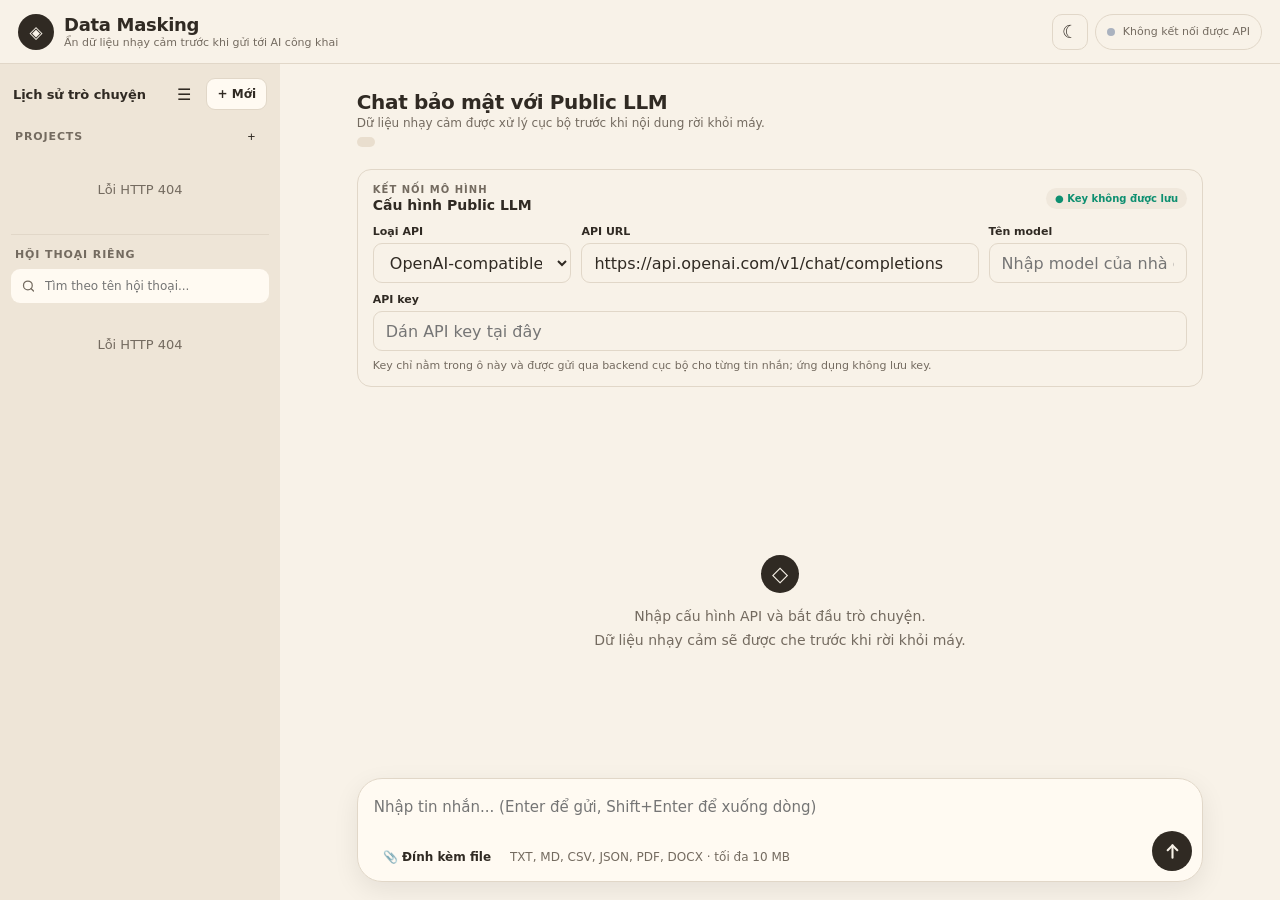
==== commit 9d645e8b: "update interface" ====
--- a/app/web.html
+++ b/app/web.html
@@ -756,6 +756,47 @@
       opacity: .85;
     }
 
+    .bubble-sources {
+      margin-top: 12px;
+      padding-top: 10px;
+      border-top: 1px solid var(--line);
+    }
+
+    .bubble-sources-label {
+      display: block;
+      margin-bottom: 6px;
+      color: var(--muted);
+      font-size: 11px;
+      font-weight: 800;
+      letter-spacing: .04em;
+      text-transform: uppercase;
+    }
+
+    .bubble-source {
+      margin-top: 5px;
+      border: 1px solid var(--line);
+      border-radius: 9px;
+      background: var(--soft);
+    }
+
+    .bubble-source summary {
+      padding: 7px 9px;
+      color: var(--brand);
+      font-size: 11px;
+      font-weight: 700;
+      cursor: pointer;
+      overflow-wrap: anywhere;
+    }
+
+    .bubble-source p {
+      margin: 0;
+      padding: 0 9px 9px;
+      color: var(--muted);
+      font-size: 11px;
+      line-height: 1.55;
+      white-space: pre-wrap;
+    }
+
     .chat-compose {
       display: grid;
       grid-template-columns: minmax(0, 1fr) auto;
@@ -1716,6 +1757,339 @@
       .header-actions {
         gap: 6px;
       }
+    }
+
+    /* Chat-focused visual layer: keeps the existing structure and behavior. */
+    :root {
+      --ink: #302a23;
+      --muted: #746b60;
+      --line: #e1d7c8;
+      --paper: #fffaf2;
+      --soft: #f0e8dc;
+      --brand: #10a37f;
+      --brand-dark: #0d8f70;
+      --good: #0d8f70;
+      --bad: #d00e17;
+      --page-start: #f8f2e8;
+      --page-end: #f8f2e8;
+      --glow: transparent;
+      --card: #f8f2e8;
+      --glass: #f8f2e8;
+      --input: #f2eadf;
+      --chip-bg: #e9dece;
+      --chip-ink: #51483d;
+      --sidebar: #eee5d7;
+      --panel: #f8f2e8;
+      --hover: #e4d9ca;
+      --shadow: none;
+    }
+
+    :root[data-theme="dark"] {
+      --ink: #ececec;
+      --muted: #a6a6a6;
+      --line: #3d3d3d;
+      --paper: #2f2f2f;
+      --soft: #262626;
+      --brand: #19c39a;
+      --brand-dark: #23d4aa;
+      --good: #35c89f;
+      --bad: #ff6b72;
+      --page-start: #212121;
+      --page-end: #212121;
+      --glow: transparent;
+      --card: #212121;
+      --glass: #212121;
+      --input: #2f2f2f;
+      --chip-bg: #3a3a3a;
+      --chip-ink: #dedede;
+      --sidebar: #171717;
+      --panel: #212121;
+      --hover: #2a2a2a;
+      --shadow: none;
+    }
+
+    body {
+      overflow: hidden;
+      background: var(--panel);
+    }
+
+    .shell {
+      width: 100%;
+      height: 100vh;
+      margin: 0;
+      padding: 0;
+    }
+
+    header {
+      min-height: 64px;
+      height: 64px;
+      margin: 0;
+      padding: 0 18px;
+      border-bottom: 1px solid var(--line);
+      background: var(--panel);
+    }
+
+    .brand { gap: 10px; }
+    .logo {
+      width: 36px;
+      height: 36px;
+      border-radius: 50%;
+      background: var(--ink);
+      color: var(--panel);
+      font-size: 17px;
+      box-shadow: none;
+    }
+    h1 { font-size: 18px; letter-spacing: -.3px; }
+    .subtitle { margin-top: 1px; font-size: 11px; }
+    .header-actions { gap: 7px; }
+    .theme-toggle,
+    .status {
+      border-color: var(--line);
+      background: transparent;
+      box-shadow: none;
+    }
+    .theme-toggle { width: 36px; height: 36px; border-radius: 10px; }
+    .status { min-height: 36px; padding: 7px 11px; font-size: 11px; }
+
+    .card {
+      min-height: 0;
+      height: calc(100vh - 64px);
+      border: 0;
+      border-radius: 0;
+      background: var(--panel);
+      box-shadow: none;
+    }
+
+    .app-layout {
+      grid-template-columns: 280px minmax(0, 1fr);
+      min-height: 0;
+      height: 100%;
+    }
+    .card.sidebar-collapsed .app-layout { grid-template-columns: 56px minmax(0, 1fr); }
+
+    .conversation-sidebar {
+      height: 100%;
+      padding: 14px 11px;
+      border-right: 0;
+      background: var(--sidebar);
+    }
+    .sidebar-head { margin-bottom: 13px; padding: 0 2px; }
+    .sidebar-head h2 { font-size: 13px; }
+    .sidebar-toggle,
+    .collapsed-projects-btn,
+    .project-add {
+      border-color: transparent;
+      background: transparent;
+    }
+    .sidebar-toggle:hover,
+    .collapsed-projects-btn:hover,
+    .project-add:hover { border-color: transparent; background: var(--hover); }
+    .new-chat-btn {
+      border: 1px solid var(--line);
+      background: var(--paper);
+      color: var(--ink);
+      box-shadow: none;
+    }
+    .new-chat-btn:hover { background: var(--hover); }
+    .project-section { margin-bottom: 13px; padding-bottom: 12px; }
+    .project-item,
+    .conversation-item {
+      border: 0;
+      border-radius: 9px;
+      padding: 3px;
+    }
+    .project-item:hover,
+    .conversation-item:hover {
+      border-color: transparent;
+      background: var(--hover);
+      transform: none;
+    }
+    .project-item.active,
+    .conversation-item.active {
+      border-color: transparent;
+      background: var(--hover);
+    }
+    .project-open,
+    .conversation-open { padding: 7px; }
+    .project-name,
+    .conversation-title { font-size: 12px; font-weight: 650; }
+    .project-count,
+    .conversation-meta { font-size: 10px; }
+    .conversation-search input {
+      height: 34px;
+      border-color: transparent;
+      border-radius: 9px;
+      background: var(--paper);
+    }
+
+    .panel {
+      height: 100%;
+      overflow-y: auto;
+      padding: 26px clamp(24px, 6vw, 96px) 18px;
+      background: var(--panel);
+    }
+    #chat-panel > * {
+      width: min(100%, 960px);
+      margin-right: auto;
+      margin-left: auto;
+    }
+    .panel.active { animation: none; }
+    .chat-heading { margin-bottom: 18px; }
+    .chat-heading h2 { margin: 0 0 2px; font-size: 20px; letter-spacing: -.35px; }
+    .chat-heading p { font-size: 12px; }
+    .project-context-badge {
+      margin-top: 7px;
+      border: 0;
+      background: var(--chip-bg);
+      color: var(--chip-ink);
+    }
+
+    .api-config {
+      margin-bottom: 14px;
+      padding: 14px 15px;
+      border: 1px solid var(--line);
+      border-radius: 14px;
+      background: transparent;
+      box-shadow: none;
+    }
+    .api-config-head { margin-bottom: 12px; }
+    .api-config-head strong { font-size: 14px; }
+    .secure-chip { border: 0; background: var(--soft); }
+    .settings-grid { gap: 10px; }
+    label { margin-bottom: 5px; font-size: 11px; }
+    input,
+    select {
+      height: 40px;
+      border-color: var(--line);
+      border-radius: 9px;
+      background: transparent;
+    }
+    input:hover,
+    select:hover,
+    textarea:hover { border-color: var(--muted); }
+    input:focus,
+    select:focus,
+    textarea:focus { border-color: var(--ink); box-shadow: none; }
+
+    .chat-box {
+      height: clamp(330px, 45vh, 580px);
+      padding: 20px 0;
+      border: 0;
+      border-radius: 0;
+      background: transparent;
+      box-shadow: none;
+    }
+    .chat-empty::before {
+      width: 38px;
+      height: 38px;
+      border: 0;
+      border-radius: 50%;
+      background: var(--ink);
+      color: var(--panel);
+      box-shadow: none;
+    }
+    .bubble {
+      max-width: min(82%, 760px);
+      margin-bottom: 18px;
+      padding: 10px 14px;
+      border-radius: 18px;
+      line-height: 1.65;
+      box-shadow: none;
+    }
+    .bubble.user {
+      border: 0;
+      border-bottom-right-radius: 5px;
+      background: var(--soft);
+      color: var(--ink);
+    }
+    .bubble.assistant {
+      max-width: 100%;
+      padding-right: 4px;
+      padding-left: 4px;
+      border: 0;
+      background: transparent;
+    }
+    .bubble-source { background: transparent; }
+
+    .chat-compose {
+      position: sticky;
+      bottom: 0;
+      z-index: 5;
+      display: block;
+      margin-top: 8px;
+      padding: 10px 62px 9px 14px;
+      border: 1px solid var(--line);
+      border-radius: 25px;
+      background: var(--paper);
+      box-shadow: 0 8px 26px rgba(0, 0, 0, .08);
+    }
+    .compose-main { padding: 0; }
+    .chat-compose textarea {
+      width: 100%;
+      min-height: 48px;
+      height: 48px;
+      padding: 7px 2px;
+      border: 0;
+      border-radius: 0;
+      background: transparent;
+      line-height: 1.5;
+      resize: none;
+    }
+    .chat-compose textarea:focus { border: 0; box-shadow: none; }
+    .file-controls { min-height: 30px; margin-top: 1px; }
+    .attach-button { border: 0; background: transparent; }
+    .attach-button:hover { border-color: transparent; background: var(--soft); }
+    .chat-compose .send-action {
+      position: absolute;
+      right: 10px;
+      bottom: 10px;
+      width: 40px;
+      min-width: 40px;
+      height: 40px;
+      margin: 0;
+      border-radius: 50%;
+      background: var(--ink);
+      color: var(--panel);
+      box-shadow: none;
+    }
+    .chat-compose .send-action:hover { background: var(--ink); transform: none; opacity: .86; }
+    .privacy { margin-top: 7px; color: var(--muted); text-align: center; justify-content: center; }
+    .message { text-align: center; }
+    .chat-progress { border: 0; background: var(--soft); }
+
+    dialog {
+      border-color: var(--line);
+      border-radius: 16px;
+      background: var(--paper);
+      box-shadow: 0 18px 60px rgba(0, 0, 0, .22);
+    }
+    dialog::backdrop { background: rgba(0, 0, 0, .55); backdrop-filter: blur(1px); }
+
+    @media (max-width: 760px) {
+      body { overflow: hidden; }
+      .shell { width: 100%; height: 100vh; padding: 0; }
+      header { min-height: 56px; height: 56px; margin: 0; padding: 0 12px; }
+      .logo { width: 32px; height: 32px; border-radius: 50%; }
+      h1 { font-size: 17px; }
+      .card { min-height: 0; height: calc(100vh - 56px); border-radius: 0; }
+      .conversation-sidebar,
+      .card.sidebar-collapsed .conversation-sidebar {
+        width: min(88vw, 320px);
+        padding: 14px 11px;
+        background: var(--sidebar);
+      }
+      .panel { min-height: 0; height: 100%; padding: 18px 14px 12px; }
+      .chat-heading h2 { font-size: 18px; }
+      .api-config { padding: 12px; }
+      .api-config-head { align-items: center; }
+      .secure-chip { max-width: 118px; }
+      .chat-box { height: max(300px, 43vh); padding: 15px 0; }
+      .bubble { max-width: 88%; }
+      .bubble.assistant { max-width: 100%; }
+      .chat-compose { display: block; padding-right: 58px; }
+      .chat-compose textarea { min-height: 48px; height: 48px; }
+      .chat-compose .primary { width: 40px; }
+      .status { padding: 0 9px; }
     }
   </style>
 </head>
@@ -2428,7 +2802,12 @@
         if (!conversation.messages.length) {
           $('chat-box').innerHTML = '<div id="chat-empty" class="chat-empty">Cuộc trò chuyện chưa có tin nhắn.</div>';
         } else {
-          conversation.messages.forEach((item) => addBubble(item.role, item.content, item.attachment_name));
+          conversation.messages.forEach((item) => addBubble(
+            item.role,
+            item.content,
+            item.attachment_name,
+            item.sources || [],
+          ));
         }
         document.querySelectorAll('.conversation-item').forEach((item) => item.classList.toggle('active', item.dataset.id === id));
         updateProjectIndicators();
@@ -2522,7 +2901,7 @@
       }
     });
 
-    function addBubble(role, content, attachmentName = null) {
+    function addBubble(role, content, attachmentName = null, sources = []) {
       $('chat-empty')?.remove();
       const bubble = document.createElement('div');
       bubble.className = `bubble ${role}`;
@@ -2535,6 +2914,25 @@
       const body = document.createElement('div');
       body.textContent = content;
       bubble.appendChild(body);
+      if (role === 'assistant' && sources.length) {
+        const sourceBox = document.createElement('div');
+        sourceBox.className = 'bubble-sources';
+        const sourceLabel = document.createElement('span');
+        sourceLabel.className = 'bubble-sources-label';
+        sourceLabel.textContent = `Nguồn tham khảo · ${sources.length}`;
+        sourceBox.appendChild(sourceLabel);
+        sources.forEach((source) => {
+          const details = document.createElement('details');
+          details.className = 'bubble-source';
+          const summary = document.createElement('summary');
+          summary.textContent = source.name;
+          const excerpt = document.createElement('p');
+          excerpt.textContent = source.excerpt || 'Không có đoạn trích.';
+          details.append(summary, excerpt);
+          sourceBox.appendChild(details);
+        });
+        bubble.appendChild(sourceBox);
+      }
       $('chat-box').appendChild(bubble);
       $('chat-box').scrollTop = $('chat-box').scrollHeight;
     }
@@ -2626,7 +3024,7 @@
         if (!result) throw new Error('Kết nối kết thúc trước khi nhận được câu trả lời.');
         conversationId = result.conversation_id;
         currentProjectId = result.project_id || currentProjectId;
-        addBubble('assistant', result.final_text);
+        addBubble('assistant', result.final_text, null, result.sources || []);
         clearAttachment();
         await loadProjects();
         await loadConversations();
